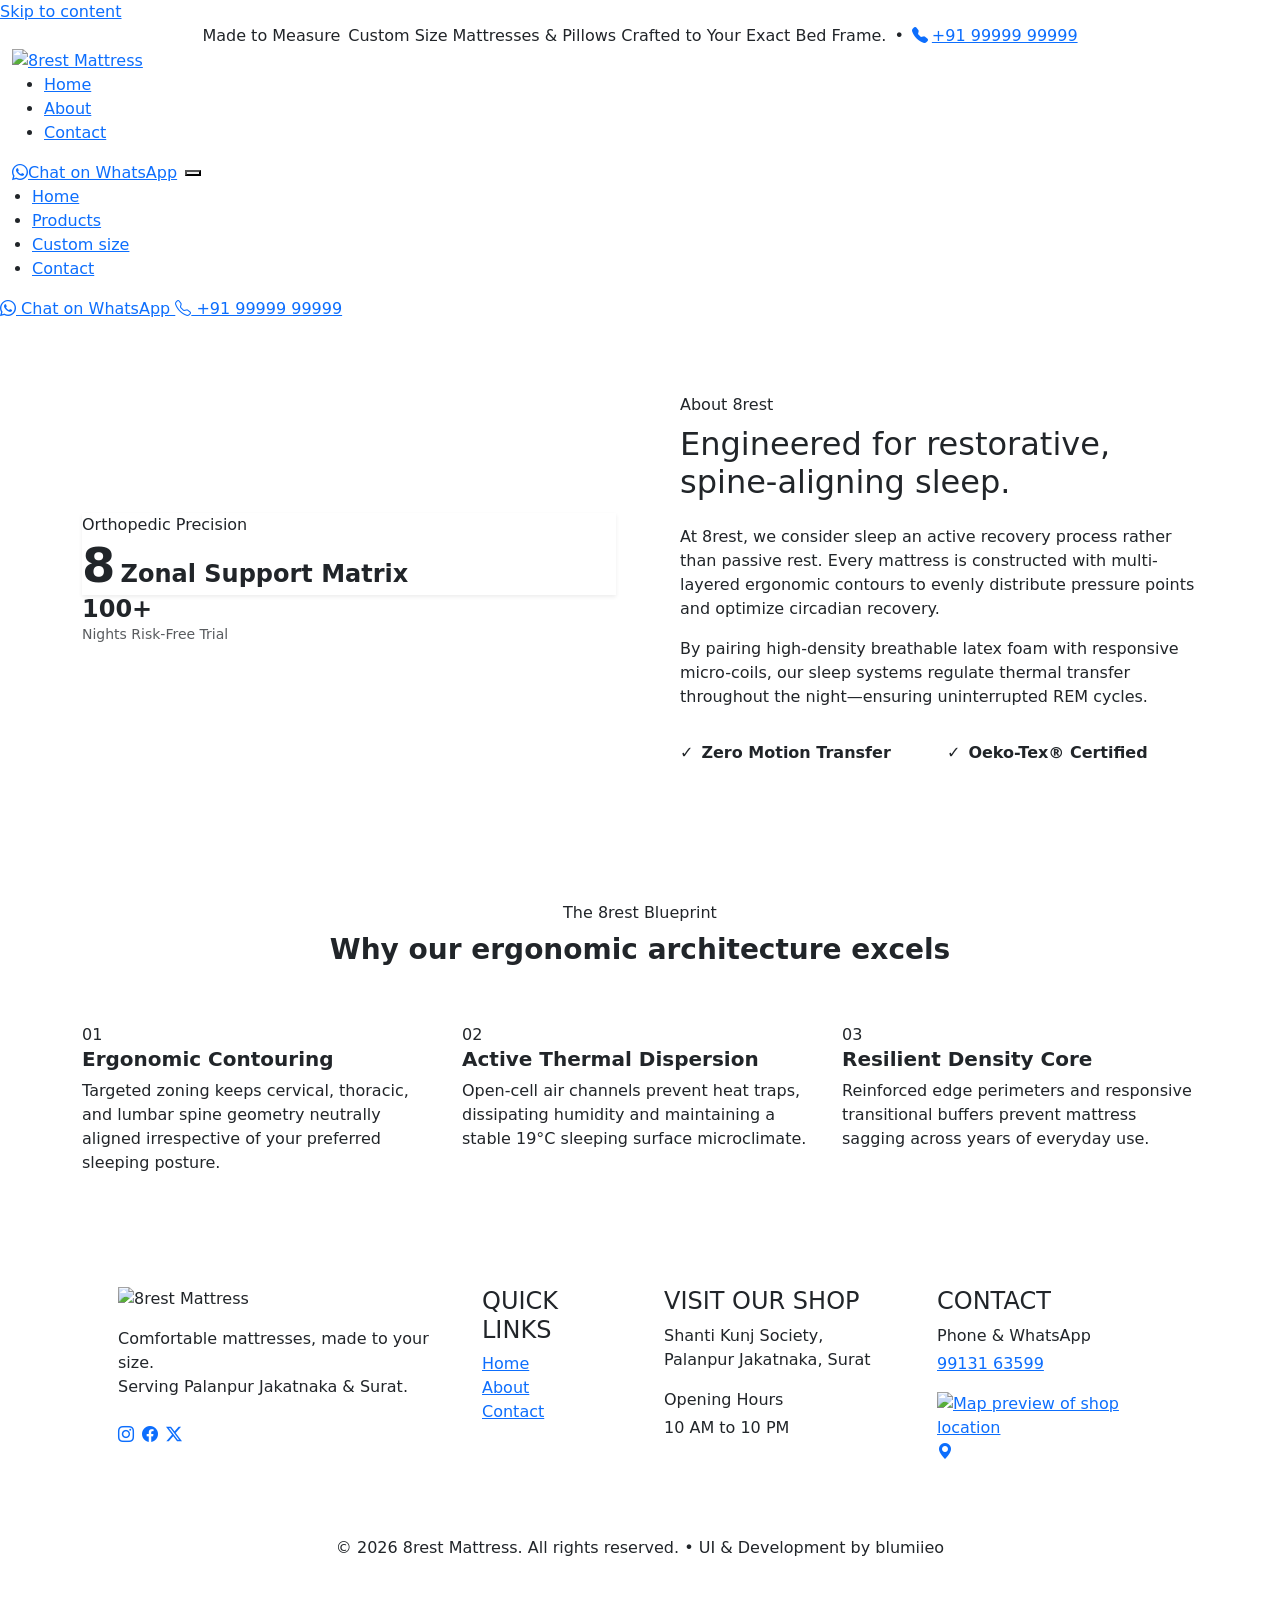
==== about.html @ 83050253 "Add files via upload" ====
<!DOCTYPE html>
<html lang="en">

<head>
    <meta charset="utf-8">
    <meta name="viewport" content="width=device-width, initial-scale=1.0">

    <!-- ========== SEO ========== -->
    <title>8rest Mattress | About &amp; Pillows, Made to Order</title>
    <meta name="description"
        content="8rest makes mattresses and pillows in the exact size your bed needs. Share your measurements, get a free quote on WhatsApp, and we deliver to your home. Mattresses from ₹999.">
    <meta name="theme-color" content="#1E3A2E">

    <!-- ========== FAVICONS ========== -->
    <link rel="icon" href="./assets/images/favicon.svg" type="image/svg+xml">
    <link rel="alternate icon" href="./assets/images/favicon.ico" type="image/x-icon">
    <link rel="apple-touch-icon" href="./assets/images/apple-touch-icon.png">

    <!-- ========== FONTS (Inter) ========== -->
    <link rel="preconnect" href="https://fonts.googleapis.com">
    <link rel="preconnect" href="https://fonts.gstatic.com" crossorigin>
    <link href="https://fonts.googleapis.com/css2?family=Inter:wght@400;500;600;700;800&display=swap" rel="stylesheet">

    <!-- ========== VENDOR CSS ========== -->
    <!-- Bootstrap 5.3 -->
    <link href="https://cdn.jsdelivr.net/npm/bootstrap@5.3.3/dist/css/bootstrap.min.css" rel="stylesheet">
    <!-- Bootstrap Icons -->
    <link href="https://cdn.jsdelivr.net/npm/bootstrap-icons@1.11.3/font/bootstrap-icons.min.css" rel="stylesheet">
    <!-- Animate.css for WOW.js -->
    <link rel="stylesheet" href="https://cdnjs.cloudflare.com/ajax/libs/animate.css/4.1.1/animate.min.css" />

    <!-- ========== OUR CSS (loaded last so it can override vendors) ========== -->
    <link href="./assets/css/main.style.css" rel="stylesheet">

    <!-- ========== Animate.css (Required for WOW.js animations) ========== -->
    <link rel="stylesheet" href="https://cdnjs.cloudflare.com/ajax/libs/animate.css/4.1.1/animate.min.css" />
</head>

<body>
    <!-- Accessible Skip Link -->
    <a class="skip-link" href="#hero">Skip to content</a>

    <!-- MASTER FULL-VIEWPORT WRAPPER -->
    <section class="">

        <!-- =====================================================
         TOP PROMOTION BAR (Preserved untouched)
         ===================================================== -->
        <div class="top-promo-bar text-center">
            <div class="container d-flex align-items-center justify-content-center flex-wrap gap-2">
                <span class="top-promo-bar__tag">Made to Measure</span>
                <span>Custom Size Mattresses &amp; Pillows Crafted to Your Exact Bed Frame.</span>
                <span class="d-none d-sm-inline">•</span>
                <a href="tel:+919999999999"
                    class="top-promo-bar__phone d-none d-sm-inline-flex align-items-center gap-1">
                    <i class="bi bi-telephone-fill"></i> +91 99999 99999
                </a>
            </div>
        </div>

        <!-- =====================================================
         FLOATING NAVIGATION PILL (Untouched logic)
         ===================================================== -->
        <header class="site-header" id="siteHeader">
            <div class="container-fluid">
                <nav class="nav-pill" aria-label="Main navigation">

                    <!-- Brand Mark -->
                    <a class="brand" href="index.html" aria-label="8rest Mattress, home">
                        <img src="./assets/images/logo/8rest-logo.svg" alt="8rest Mattress" class="brand__mark"
                            loading="eager">
                    </a>

                    <!-- Desktop Navigation Links -->
                    <ul class="nav-links">
                        <li><a href="#hero" class="nav-links__a is-active">Home</a></li>
                        <li><a href="#products" class="nav-links__a">About</a></li>
                        <li><a href="#contact" class="nav-links__a">Contact</a></li>
                    </ul>

                    <div class="d-flex align-items-center gap-2">
                        <!-- Desktop Direct WhatsApp Button -->
                        <a class="btn-rest d-none d-lg-inline-flex" href="https://wa.me/919999999999" target="_blank"
                            rel="noopener">
                            <i class="bi bi-whatsapp"></i> Chat on WhatsApp
                        </a>

                        <!-- Mobile Hamburger Toggle -->
                        <button class="nav-toggle" type="button" aria-expanded="false" aria-controls="mobileMenu"
                            aria-label="Toggle navigation" id="navToggle">
                            <span class="nav-toggle__bar nav-toggle__bar--1"></span>
                            <span class="nav-toggle__bar nav-toggle__bar--2"></span>
                            <span class="nav-toggle__bar nav-toggle__bar--3"></span>
                        </button>
                    </div>

                </nav>
            </div>

            <!-- Full-screen Mobile Menu Overlay -->
            <div class="mobile-menu" id="mobileMenu" aria-hidden="true">
                <ul class="mobile-menu__list">
                    <li><a href="#hero" class="mobile-nav-link">Home</a></li>
                    <li><a href="#products" class="mobile-nav-link">Products</a></li>
                    <li><a href="#custom-size" class="mobile-nav-link">Custom size</a></li>
                    <li><a href="#contact" class="mobile-nav-link">Contact</a></li>
                </ul>
                <div class="mobile-menu__foot">
                    <a class="btn-rest w-100 justify-content-center" href="https://wa.me/919999999999" target="_blank"
                        rel="noopener">
                        <i class="bi bi-whatsapp"></i> Chat on WhatsApp
                    </a>
                    <a class="mobile-menu__phone" href="tel:+919999999999">
                        <i class="bi bi-telephone"></i> +91 99999 99999
                    </a>
                </div>
            </div>
        </header>
    </section>

    <section class="section-1 about-story-section py-5 position-relative overflow-hidden" id="about">
        <div class="container py-lg-4">
            <div class="row align-items-center g-5">

                <!-- Visual Composition (Left) -->
                <div class="col-lg-6">
                    <div class="about-visual-wrap wow animate__fadeInLeft" data-wow-duration="0.9s">
                        <div class="about-main-card shadow-sm">
                            <div class="about-card-badge">
                                <span class="badge-dot"></span>
                                Orthopedic Precision
                            </div>
                            <div class="about-graphic-body">
                                <div class="graphic-circle-accent"></div>
                                <div class="graphic-content">
                                    <span class="display-5 fw-bold text-gradient">8</span>
                                    <span class="h4 fw-bold mb-0">Zonal Support Matrix</span>
                                </div>
                            </div>
                        </div>

                        <!-- Floating Stat Badge -->
                        <div class="about-floating-badge wow animate__zoomIn" data-wow-delay="0.3s"
                            data-wow-duration="0.7s">
                            <h4 class="mb-0 fw-bold">100+</h4>
                            <p class="mb-0 text-muted small">Nights Risk-Free Trial</p>
                        </div>
                    </div>
                </div>

                <!-- Narrative Text (Right) -->
                <div class="col-lg-6">
                    <div class="ps-lg-3">
                        <div class="section-tag mb-2 wow animate__fadeInDown" data-wow-delay="0.1s">
                            About 8rest
                        </div>
                        <h2 class="about-title mb-4 wow animate__fadeInUp" data-wow-delay="0.2s">
                            Engineered for restorative, spine-aligning sleep.
                        </h2>
                        <p class="about-lead mb-3 wow animate__fadeInUp" data-wow-delay="0.3s">
                            At 8rest, we consider sleep an active recovery process rather than passive rest. Every
                            mattress is constructed with multi-layered ergonomic contours to evenly distribute pressure
                            points and optimize circadian recovery.
                        </p>
                        <p class="about-desc mb-4 wow animate__fadeInUp" data-wow-delay="0.4s">
                            By pairing high-density breathable latex foam with responsive micro-coils, our sleep systems
                            regulate thermal transfer throughout the night—ensuring uninterrupted REM cycles.
                        </p>

                        <!-- Core Value Bullets -->
                        <div class="row g-3 pt-2">
                            <div class="col-sm-6 wow animate__fadeInUp" data-wow-delay="0.5s">
                                <div class="about-pill d-flex align-items-center">
                                    <div class="pill-check me-2">&#10003;</div>
                                    <span class="fw-semibold">Zero Motion Transfer</span>
                                </div>
                            </div>
                            <div class="col-sm-6 wow animate__fadeInUp" data-wow-delay="0.6s">
                                <div class="about-pill d-flex align-items-center">
                                    <div class="pill-check me-2">&#10003;</div>
                                    <span class="fw-semibold">Oeko-Tex® Certified</span>
                                </div>
                            </div>
                        </div>
                    </div>
                </div>

            </div>
        </div>
    </section>

    <section class="section-2 about-pillars-section py-5">
        <div class="container py-lg-3">
            <div class="row justify-content-center text-center mb-5">
                <div class="col-lg-7">
                    <div class="section-tag mb-2 wow animate__fadeIn" data-wow-duration="0.8s">
                        The 8rest Blueprint
                    </div>
                    <h3 class="pillar-main-heading fw-bold wow animate__fadeInUp" data-wow-delay="0.1s">
                        Why our ergonomic architecture excels
                    </h3>
                </div>
            </div>

            <!-- 3-Pillar Cards -->
            <div class="row g-4">
                <div class="col-md-4 wow animate__fadeInUp" data-wow-delay="0.2s">
                    <div class="pillar-card h-100">
                        <div class="pillar-step-number">01</div>
                        <h5 class="fw-bold mb-2">Ergonomic Contouring</h5>
                        <p class="pillar-desc mb-0">
                            Targeted zoning keeps cervical, thoracic, and lumbar spine geometry neutrally aligned
                            irrespective of your preferred sleeping posture.
                        </p>
                    </div>
                </div>

                <div class="col-md-4 wow animate__fadeInUp" data-wow-delay="0.3s">
                    <div class="pillar-card h-100 pillar-card--featured">
                        <div class="pillar-step-number">02</div>
                        <h5 class="fw-bold mb-2">Active Thermal Dispersion</h5>
                        <p class="pillar-desc mb-0">
                            Open-cell air channels prevent heat traps, dissipating humidity and maintaining a stable
                            19°C sleeping surface microclimate.
                        </p>
                    </div>
                </div>

                <div class="col-md-4 wow animate__fadeInUp" data-wow-delay="0.4s">
                    <div class="pillar-card h-100">
                        <div class="pillar-step-number">03</div>
                        <h5 class="fw-bold mb-2">Resilient Density Core</h5>
                        <p class="pillar-desc mb-0">
                            Reinforced edge perimeters and responsive transitional buffers prevent mattress sagging
                            across years of everyday use.
                        </p>
                    </div>
                </div>
            </div>
        </div>
    </section>

    <!--==== FOOTER ====-->
    <footer class="site-footer w-100" id="footer">
        <div class="container py-5 px-3 px-lg-4 px-xl-5">
            <div class="row g-4 g-lg-5">

                <!-- Col 1: Brand & Bio + Socials -->
                <div class="col-lg-4 col-md-6">
                    <div class="footer-brand mb-3">
                        <img src="./assets/images/logo/8rest-logo.svg" alt="8rest Mattress"
                            class="footer-brand__mark me-2" loading="lazy">
                    </div>
                    <p class="footer-bio mb-4">
                        Comfortable mattresses, made to your size. <br>
                        Serving Palanpur Jakatnaka &amp; Surat.
                    </p>

                    <!-- Social Media Buttons -->
                    <div class="footer-socials d-flex align-items-center gap-2">
                        <a href="https://instagram.com" target="_blank" rel="noopener" class="social-btn"
                            aria-label="Follow us on Instagram">
                            <i class="bi bi-instagram"></i>
                        </a>
                        <a href="https://facebook.com" target="_blank" rel="noopener" class="social-btn"
                            aria-label="Follow us on Facebook">
                            <i class="bi bi-facebook"></i>
                        </a>
                        <a href="https://x.com" target="_blank" rel="noopener" class="social-btn"
                            aria-label="Follow us on X">
                            <i class="bi bi-twitter-x"></i>
                        </a>
                    </div>
                </div>

                <!-- Col 2: Quick Links -->
                <div class="col-lg-2 col-md-6 col-6">
                    <h4 class="footer-heading">QUICK LINKS</h4>
                    <ul class="footer-nav-list list-unstyled m-0">
                        <li><a href="#products">Home</a></li>
                        <li><a href="#custom-size">About</a></li>
                        <li><a href="#collection">Contact</a></li>
                    </ul>
                </div>

                <!-- Col 3: Visit Our Shop -->
                <div class="col-lg-3 col-md-6 col-6">
                    <h4 class="footer-heading">VISIT OUR SHOP</h4>
                    <p class="footer-info-text mb-3">
                        Shanti Kunj Society,<br>
                        Palanpur Jakatnaka, Surat
                    </p>
                    <span class="footer-subheading d-block mb-1">Opening Hours</span>
                    <p class="footer-info-text">
                        10 AM to 10 PM
                    </p>
                </div>

                <!-- Col 4: Contact & Mini Map Thumbnail -->
                <div class="col-lg-3 col-md-6">
                    <h4 class="footer-heading">CONTACT</h4>
                    <p class="footer-info-text mb-1">Phone &amp; WhatsApp</p>
                    <a href="tel:+919913163599" class="footer-phone-link d-inline-block mb-3">99131 63599</a>

                    <!-- Mini Map Card -->
                    <a href="https://maps.google.com" target="_blank" rel="noopener" class="footer-mini-map d-block"
                        aria-label="Open in Google Maps">
                        <img src="https://static.vecteezy.com/system/resources/previews/022/967/352/large_2x/city-map-gps-navigation-with-location-pin-markers-urban-downtown-roads-parks-river-red-pointers-on-roadmap-navigator-illustration-vector.jpg"
                            alt="Map preview of shop location" class="footer-mini-map__img" loading="lazy">
                        <span class="footer-mini-map__pin">
                            <i class="bi bi-geo-alt-fill"></i>
                        </span>
                    </a>
                </div>

            </div>

            <!-- Horizontal Divider & Copyright -->
            <div class="footer-bottom-bar mt-5 pt-4 text-center">
                <p class="footer-copy m-0">
                    &copy; 2026 8rest Mattress. All rights reserved. • UI & Development by blumiieo
                </p>
            </div>

        </div>
    </footer>

    <!-- ========== SCRIPTS ========== -->
    <!-- 1. Bootstrap 5 -->
    <script src="https://cdn.jsdelivr.net/npm/bootstrap@5.3.3/dist/js/bootstrap.bundle.min.js"></script>

    <!-- 2. WOW.js Engine -->
    <script src="./assets/js/wow.js"></script>

    <!-- 3. Your Custom Site Scripts -->
    <script src="./assets/js/main.script.js"></script>

    <!-- 4. WOW.js Script -->
    <script src="https://cdnjs.cloudflare.com/ajax/libs/wow/1.1.2/wow.min.js"></script>

    <!-- 5. Initialization Script -->
    <script>
        document.addEventListener("DOMContentLoaded", function () {
            var wow = new WOW({
                boxClass: 'wow', // class name that reveals the element (default: 'wow')
                animateClass: 'animate__animated', // use 'animate__animated' for Animate.css v4, or 'animated' for Animate.css v3
                offset: 100, // distance to the element when triggering the animation (in pixels)
                mobile: true, // trigger animations on mobile devices (default is true)
                live: true // act on asynchronously loaded content (default is true)
            });
            wow.init();
        });
    </script>
</body>
</html>
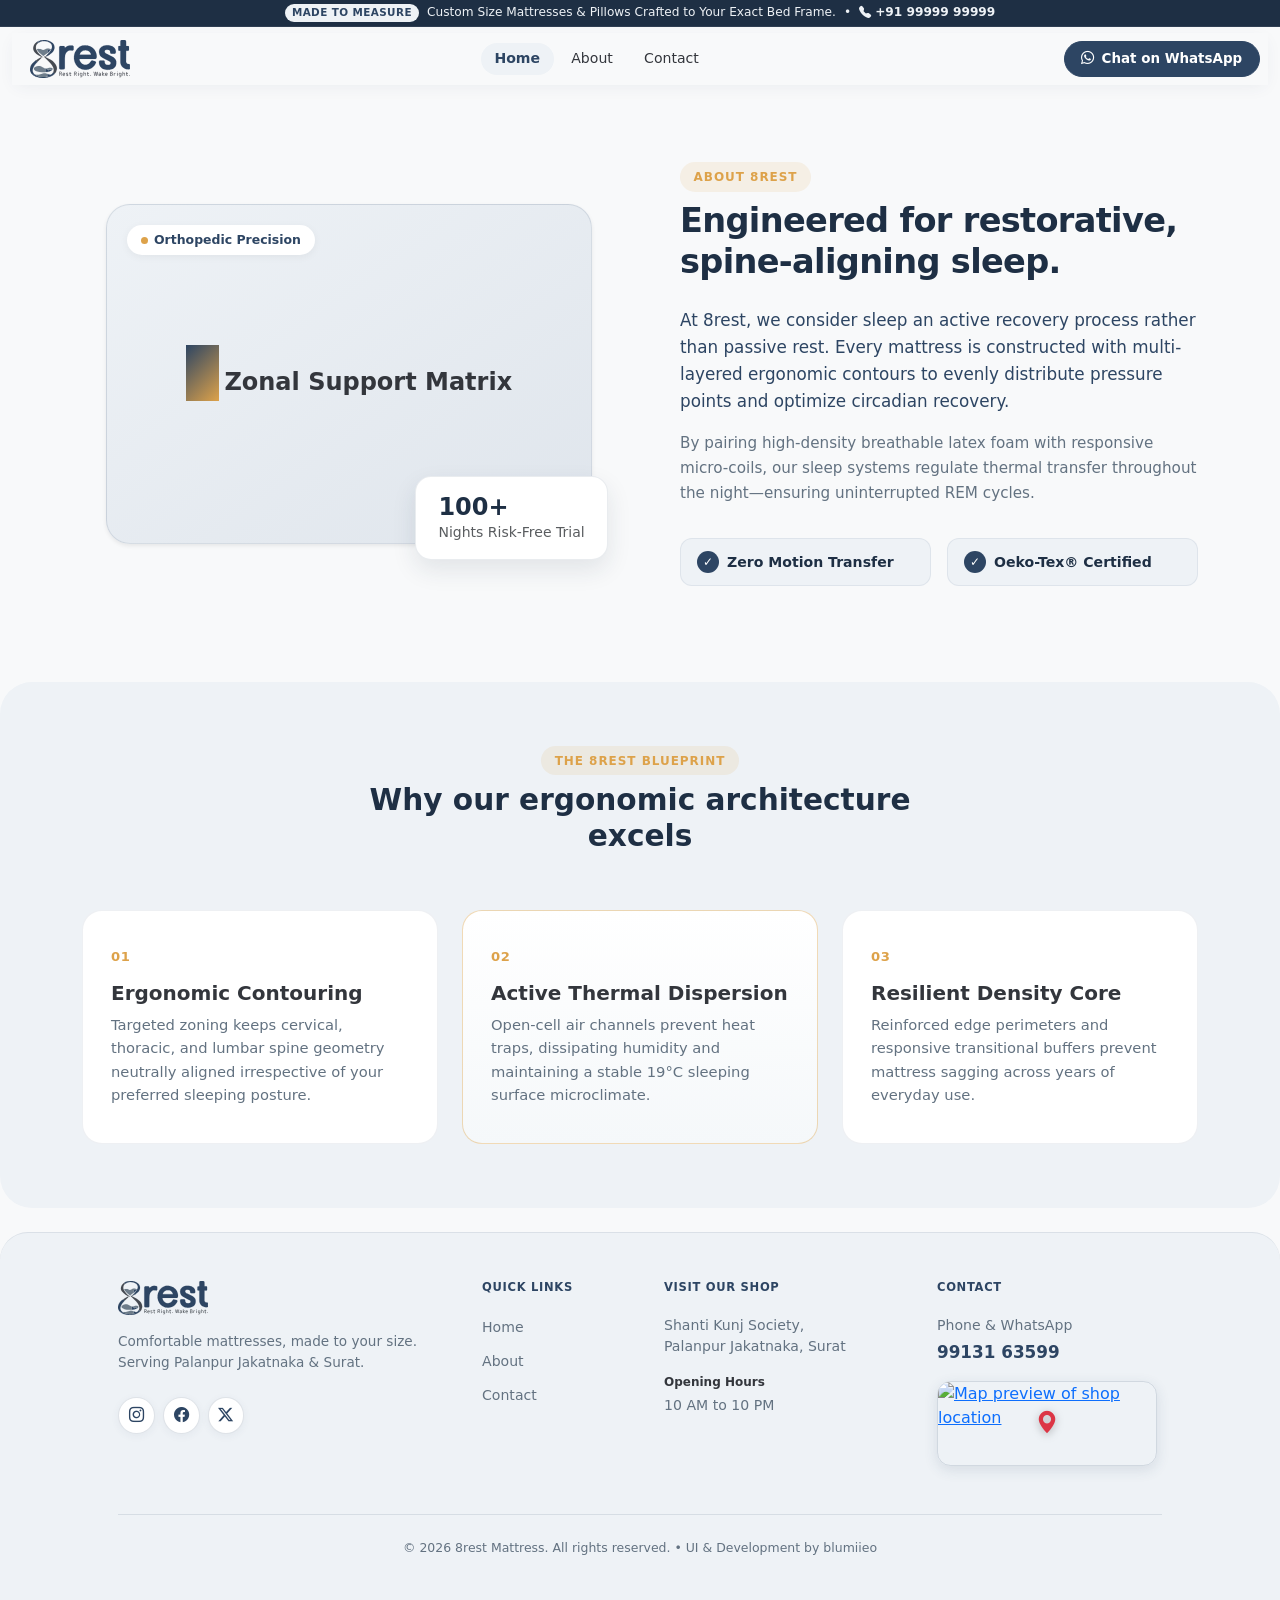
==== commit dc9246ca: "Update about.html" ====
--- a/about.html
+++ b/about.html
@@ -61,61 +61,59 @@
         <!-- =====================================================
          FLOATING NAVIGATION PILL (Untouched logic)
          ===================================================== -->
-        <header class="site-header" id="siteHeader">
-            <div class="container-fluid">
-                <nav class="nav-pill" aria-label="Main navigation">
-
-                    <!-- Brand Mark -->
-                    <a class="brand" href="index.html" aria-label="8rest Mattress, home">
-                        <img src="./assets/images/logo/8rest-logo.svg" alt="8rest Mattress" class="brand__mark"
-                            loading="eager">
-                    </a>
-
-                    <!-- Desktop Navigation Links -->
-                    <ul class="nav-links">
-                        <li><a href="#hero" class="nav-links__a is-active">Home</a></li>
-                        <li><a href="#products" class="nav-links__a">About</a></li>
-                        <li><a href="#contact" class="nav-links__a">Contact</a></li>
-                    </ul>
-
-                    <div class="d-flex align-items-center gap-2">
-                        <!-- Desktop Direct WhatsApp Button -->
-                        <a class="btn-rest d-none d-lg-inline-flex" href="https://wa.me/919999999999" target="_blank"
-                            rel="noopener">
-                            <i class="bi bi-whatsapp"></i> Chat on WhatsApp
-                        </a>
-
-                        <!-- Mobile Hamburger Toggle -->
-                        <button class="nav-toggle" type="button" aria-expanded="false" aria-controls="mobileMenu"
-                            aria-label="Toggle navigation" id="navToggle">
-                            <span class="nav-toggle__bar nav-toggle__bar--1"></span>
-                            <span class="nav-toggle__bar nav-toggle__bar--2"></span>
-                            <span class="nav-toggle__bar nav-toggle__bar--3"></span>
-                        </button>
-                    </div>
-
-                </nav>
-            </div>
-
-            <!-- Full-screen Mobile Menu Overlay -->
-            <div class="mobile-menu" id="mobileMenu" aria-hidden="true">
-                <ul class="mobile-menu__list">
-                    <li><a href="#hero" class="mobile-nav-link">Home</a></li>
-                    <li><a href="#products" class="mobile-nav-link">Products</a></li>
-                    <li><a href="#custom-size" class="mobile-nav-link">Custom size</a></li>
-                    <li><a href="#contact" class="mobile-nav-link">Contact</a></li>
-                </ul>
-                <div class="mobile-menu__foot">
-                    <a class="btn-rest w-100 justify-content-center" href="https://wa.me/919999999999" target="_blank"
-                        rel="noopener">
-                        <i class="bi bi-whatsapp"></i> Chat on WhatsApp
-                    </a>
-                    <a class="mobile-menu__phone" href="tel:+919999999999">
-                        <i class="bi bi-telephone"></i> +91 99999 99999
-                    </a>
-                </div>
-            </div>
-        </header>
+   <header class="site-header" id="siteHeader">
+      <div class="container-fluid">
+        <nav class="nav-pill" aria-label="Main navigation">
+
+          <!-- Brand Mark -->
+          <a class="brand" href="index.html" aria-label="8rest Mattress, home">
+            <img src="./assets/images/logo/8rest-logo.svg" alt="8rest Mattress" class="brand__mark" loading="eager">
+          </a>
+
+          <!-- Desktop Navigation Links -->
+          <ul class="nav-links">
+            <li><a href="index.html" class="nav-links__a is-active">Home</a></li>
+            <li><a href="about.html" class="nav-links__a">About</a></li>
+            <li><a href="contact.html" class="nav-links__a">Contact</a></li>
+          </ul>
+
+          <div class="d-flex align-items-center gap-2">
+            <!-- Desktop Direct WhatsApp Button -->
+            <a class="btn-rest d-none d-lg-inline-flex" href="https://wa.me/919999999999" target="_blank"
+              rel="noopener">
+              <i class="bi bi-whatsapp"></i> Chat on WhatsApp
+            </a>
+
+            <!-- Mobile Hamburger Toggle -->
+            <button class="nav-toggle" type="button" aria-expanded="false" aria-controls="mobileMenu"
+              aria-label="Toggle navigation" id="navToggle">
+              <span class="nav-toggle__bar nav-toggle__bar--1"></span>
+              <span class="nav-toggle__bar nav-toggle__bar--2"></span>
+              <span class="nav-toggle__bar nav-toggle__bar--3"></span>
+            </button>
+          </div>
+
+        </nav>
+      </div>
+
+      <!-- Full-screen Mobile Menu Overlay -->
+      <div class="mobile-menu" id="mobileMenu" aria-hidden="true">
+        <ul class="mobile-menu__list">
+          <li><a href="index.html" class="mobile-nav-link">Home</a></li>
+          <li><a href="about.html" class="mobile-nav-link">About</a></li>
+          <li><a href="contact.html" class="mobile-nav-link">Contact</a></li>
+        </ul>
+        <div class="mobile-menu__foot">
+          <a class="btn-rest w-100 justify-content-center" href="https://wa.me/919999999999" target="_blank"
+            rel="noopener">
+            <i class="bi bi-whatsapp"></i> Chat on WhatsApp
+          </a>
+          <a class="mobile-menu__phone" href="tel:+919999999999">
+            <i class="bi bi-telephone"></i> +91 99999 99999
+          </a>
+        </div>
+      </div>
+    </header>
     </section>
 
     <section class="section-1 about-story-section py-5 position-relative overflow-hidden" id="about">
@@ -352,4 +350,4 @@
         });
     </script>
 </body>
-</html>+</html>
--- a/assets/css/main.style.css
+++ b/assets/css/main.style.css
@@ -0,0 +1,2865 @@
+/* =========================================================
+   1. STYLE SHEET TOKENS & BASE
+   ========================================================= */
+
+/* BODY BASE START  */
+:root {
+  /* Brand Color Palette */
+  --c-primary:     #2D4563; /* primary slate blue */
+  --c-primary-deep:#1E2F44; /* dark hover / pressed */
+  --c-secondary:   #33363C; /* dark charcoal body / headings */
+  --c-third:       #637281; /* muted / secondary text & subtle borders */
+  --c-fourth:      #8D97A1; /* light slate accent / chips */
+
+  /* Harmonized Background & Neutral Accents */
+  --c-paper:       #F8F9FA; /* clean master background */
+  --c-surface:     #EEF2F6; /* light card / chip tint */
+  --c-tint:        #E2E7ED; /* soft contrast card surface */
+  --c-white:       #FFFFFF;
+
+  --font-base: "Inter", system-ui, -apple-system, sans-serif;
+
+  --radius-lg: 1.75rem;
+  --radius-md: 1.15rem;
+  --radius-pill: 999px;
+  --shadow-soft: 0 12px 30px -10px rgba(45, 69, 99, 0.18);
+  --ease: cubic-bezier(0.22, 1, 0.36, 1);
+}
+
+* {
+  box-sizing: border-box;
+}
+
+html,
+body {
+  margin: 0;
+  padding: 0;
+  font-family: var(--font-base);
+  color: var(--c-secondary);
+  background-color: var(--c-paper);
+  -webkit-font-smoothing: antialiased;
+  overflow-x: clip !important; /* Replaces overflow-x: hidden without breaking scroll listeners */
+  overflow-y: visible !important;
+  height: auto !important;
+  min-height: 100%;
+  scroll-behavior: smooth;
+}
+/* BODY BASE END */
+
+/* =========================================================
+   2. TOP PROMO BAR (Untouched content)
+   ========================================================= */
+.top-promo-bar {
+  position: relative;
+  z-index: 1035;
+  background-color: var(--c-primary-deep);
+  color: var(--c-surface);
+  font-size: 0.76rem;
+  padding: 0.28rem 1rem;
+  line-height: 1.3;
+  border-bottom: 1px solid rgba(255, 255, 255, 0.08);
+  flex-shrink: 0;
+}
+.top-promo-bar__tag {
+  background-color: var(--c-surface);
+  color: var(--c-primary);
+  font-weight: 700;
+  font-size: 0.65rem;
+  border-radius: var(--radius-pill);
+  padding: 0.12rem 0.45rem;
+  display: inline-block;
+  text-transform: uppercase;
+  letter-spacing: 0.04em;
+}
+.top-promo-bar__phone {
+  color: var(--c-surface);
+  font-weight: 600;
+  text-decoration: none;
+  transition: color 0.2s;
+}
+.top-promo-bar__phone:hover {
+  color: var(--c-white);
+}
+/* MOB RESPONSIVE */
+@media (max-width: 991.98px) {
+  .top-promo-bar__tag {
+    font-size: 0.2rem;
+    padding: 0.20rem 0.45rem;
+    line-height: 0;
+  }
+  .top-promo-bar {
+    font-size: 0.5rem;
+  }
+}
+/* =========================================================
+   3. NAVIGATION START (Floating Pill Header - Untouched logic)
+   ========================================================= */
+.site-header {
+  position: relative;
+  z-index: 1040;
+  padding: 0.35rem 0;
+  background: transparent;
+  flex-shrink: 0;
+}
+
+.nav-pill {
+  display: flex;
+  align-items: center;
+  justify-content: space-between;
+  gap: 1rem;
+  padding: 0.45rem 0.5rem 0.45rem 1.1rem;
+  background: rgba(248, 249, 250, 0.94);
+  -webkit-backdrop-filter: blur(14px) saturate(1.4);
+  backdrop-filter: blur(14px) saturate(1.4);
+  /* border: 1px solid rgba(45, 69, 99, 0.12); */
+  /* border-radius: var(--radius-pill); */
+  box-shadow: 0 4px 18px -4px rgba(45, 69, 99, 0.08);
+  max-width: 100%;
+  margin: 0 auto;
+  position: relative;
+  z-index: 1060;
+}
+
+.brand {
+  display: inline-flex;
+  align-items: center;
+  gap: 0.45rem;
+  color: var(--c-primary);
+  text-decoration: none;
+  font-weight: 700;
+  font-size: 1.25rem;
+  letter-spacing: -0.04em;
+}
+
+.brand__mark {
+  width: 100px;      /* Adjust the logo width as needed */
+  height: auto;     /* Maintains the 1123:421 proportions automatically */
+  display: block;
+  min-width: 100px;
+}
+
+.nav-links {
+  display: none;
+  align-items: center;
+  gap: 0.25rem;
+  margin: 0;
+  padding: 0;
+  list-style: none;
+}
+.nav-links__a {
+  display: block;
+  padding: 0.35rem 0.85rem;
+  border-radius: var(--radius-pill);
+  color: var(--c-secondary);
+  font-weight: 500;
+  font-size: 0.88rem;
+  text-decoration: none;
+  transition:
+    background-color 0.25s,
+    color 0.25s;
+}
+.nav-links__a:hover,
+.nav-links__a.is-active {
+  background: var(--c-surface);
+  color: var(--c-primary);
+  font-weight: 600;
+}
+
+.btn-rest {
+  background-color: var(--c-primary);
+  color: var(--c-white);
+  border: 1px solid var(--c-primary);
+  border-radius: var(--radius-pill);
+  padding: 0.42rem 1.05rem;
+  font-weight: 600;
+  font-size: 0.84rem;
+  display: inline-flex;
+  align-items: center;
+  gap: 0.45rem;
+  text-decoration: none;
+  transition: all 0.25s var(--ease);
+  white-space: nowrap;
+}
+.btn-rest:hover {
+  background-color: var(--c-primary-deep);
+  color: var(--c-white);
+  transform: translateY(-1px);
+  box-shadow: 0 4px 12px rgba(45, 69, 99, 0.2);
+}
+
+.nav-toggle {
+  display: flex;
+  flex-direction: column;
+  justify-content: center;
+  align-items: center;
+  width: 2.35rem;
+  height: 2.35rem;
+  border-radius: 50%;
+  background: var(--c-primary);
+  border: none;
+  cursor: pointer;
+  position: relative;
+  padding: 0;
+  z-index: 1070;
+  flex-shrink: 0;
+}
+.nav-toggle__bar {
+  width: 1.1rem;
+  height: 2px;
+  background: var(--c-white);
+  border-radius: 2px;
+  position: absolute;
+  transition:
+    transform 0.35s var(--ease),
+    opacity 0.2s;
+  pointer-events: none;
+}
+.nav-toggle__bar--1 {
+  transform: translateY(-5px);
+}
+.nav-toggle__bar--2 {
+  transform: translateY(0);
+      width: .9rem !important;
+}
+.nav-toggle__bar--3 {
+  transform: translateY(5px);
+}
+
+.nav-toggle[aria-expanded="true"] .nav-toggle__bar--1 {
+  transform: rotate(45deg);
+}
+.nav-toggle[aria-expanded="true"] .nav-toggle__bar--2 {
+  opacity: 0;
+}
+.nav-toggle[aria-expanded="true"] .nav-toggle__bar--3 {
+  transform: rotate(-45deg);
+}
+
+.mobile-menu {
+  position: fixed;
+  top: 0;
+  left: 0;
+  right: 0;
+  bottom: 0;
+  width: 100vw;
+  height: 100vh;
+  height: 100dvh;
+  z-index: 1050;
+  background: var(--c-primary);
+  display: flex;
+  flex-direction: column;
+  justify-content: space-between;
+  padding: 8.5rem 1.75rem 2.25rem;
+  visibility: hidden;
+  opacity: 0;
+  pointer-events: none;
+  clip-path: circle(0 at calc(100% - 2.5rem) 2.5rem);
+  transition:
+    clip-path 0.5s var(--ease),
+    opacity 0.3s ease,
+    visibility 0.5s;
+}
+.mobile-menu.is-open {
+  visibility: visible;
+  opacity: 1;
+  pointer-events: auto;
+  clip-path: circle(150% at calc(100% - 2.5rem) 2.5rem);
+}
+.mobile-menu__list {
+  list-style: none;
+  padding: 0;
+  margin: 0;
+}
+.mobile-menu__list li {
+  margin-bottom: 0.6rem;
+}
+.mobile-menu__list a {
+  color: var(--c-surface);
+  font-size: clamp(1.75rem, 6.5vw, 2.4rem);
+  font-weight: 700;
+  text-decoration: none;
+  letter-spacing: -0.03em;
+  display: inline-block;
+}
+.mobile-menu__list a:hover {
+  color: var(--c-white);
+}
+.mobile-menu__foot {
+  display: flex;
+  flex-direction: column;
+  gap: 0.85rem;
+}
+.mobile-menu__phone {
+  color: var(--c-surface);
+  text-align: center;
+  text-decoration: none;
+  font-size: 1.05rem;
+  font-weight: 500;
+}
+
+@media (min-width: 992px) {
+  .nav-links {
+    display: flex;
+  }
+  .nav-toggle,
+  .mobile-menu {
+    display: none !important;
+  }
+}
+
+@media only screen and (max-width: 991.98px) {
+.nav-pill {
+    border-radius: var(--radius-pill);
+    border: 1px solid rgba(45, 69, 99, 0.12);
+}
+.brand__mark {
+    width: 60px;
+    min-width: 60px;
+}
+}
+
+/* HOME HERO SECTION START */
+/* DESKTOP 100DVH FIT (Laptops, MacBooks & Monitors) */
+@media (min-width: 992px) {
+  html,
+  body {
+    height: 100vh;
+    height: 100dvh;
+    overflow-y: hidden; /* Zero vertical scroll on desktop screens */
+  }
+
+  .app-wrapper {
+    height: 100vh;
+    height: 100dvh;
+    display: flex;
+    flex-direction: column;
+    justify-content: space-between;
+  }
+
+  .hero-content-area {
+    flex: 1 1 auto;
+    min-height: 0; /* Critical flex trick to prevent vertical child overflow */
+    display: flex;
+    flex-direction: column;
+    justify-content: center;
+    padding-top: 3rem;
+    padding-bottom: 5rem;
+    background: radial-gradient(60rem 30rem at 85% 0%, rgba(37, 99, 235, 0.14) 0%, transparent 70%), #f8fafc;
+  }
+}
+
+/* MOBILE / TABLET NATURAL SCROLL */
+@media (max-width: 991.98px) {
+  .app-wrapper {
+    min-height: 100vh;
+        display: flex;
+        flex-direction: column;
+        justify-content: space-between;
+  }
+  .hero-content-area {
+    flex: 1 0 auto;
+    padding: 1.25rem 0 1.5rem;
+  }
+}
+
+body.menu-open {
+  overflow: hidden;
+  touch-action: none;
+}
+
+/* Accessibility Skip Link */
+.skip-link {
+  position: fixed;
+  top: 0.5rem;
+  left: 0.5rem;
+  z-index: 2100;
+  padding: 0.5rem 1rem;
+  background: var(--c-primary);
+  color: var(--c-white);
+  border-radius: var(--radius-pill);
+  transform: translateY(-200%);
+  transition: transform 0.25s var(--ease);
+  text-decoration: none;
+  font-weight: 600;
+}
+.skip-link:focus {
+  transform: translateY(0);
+  color: var(--c-white);
+}
+
+/* =========================================================
+   4. HERO TITLE & ANIMATED ICON BADGE RIGHT
+   ========================================================= */
+.hero-title-container {
+  max-width: 900px;
+  margin: 0 auto 3rem;
+  flex-shrink: 0;
+}
+
+.hero-main-title {
+  font-size: clamp(2rem, 4vw + 1rem, 3.4rem);
+  font-weight: 800;
+  line-height: 1.15;
+  letter-spacing: -0.035em;
+  color: #000;
+  margin: 0;
+}
+
+.highlight-text {
+    color: #1e3a5f;
+    background: linear-gradient(135deg, var(--c-primary-deep, #1E2F44) 0%, var(--c-primary, #2D4563) 100%);
+    -webkit-background-clip: text;
+    -webkit-text-fill-color: transparent;
+}
+
+.hero-title-icon-badge {
+  display: inline-flex;
+  align-items: center;
+  justify-content: center;
+  position: relative;
+  width: clamp(2rem, 2.6vw, 2.75rem);
+  height: clamp(2rem, 2.6vw, 2.75rem);
+  border-radius: 50%;
+  border: 1.5px solid rgba(45, 69, 99, 0.15);
+  color: var(--c-primary);
+  font-size: clamp(1rem, 1.4vw, 1.3rem);
+  box-shadow: 0 6px 18px -4px rgba(45, 69, 99, 0.22);
+  vertical-align: middle;
+  cursor: pointer;
+  animation: gentleFloatRotate 4.5s ease-in-out infinite;
+  transition: transform 0.3s;
+  flex-shrink: 0;
+}
+.hero-title-icon-badge:hover {
+  transform: scale(1.1);
+}
+
+.badge-beacon {
+  position: absolute;
+  top: 2px;
+  right: 2px;
+  width: 8px;
+  height: 8px;
+  border-radius: 50%;
+  background: #E58235;
+  box-shadow: 0 0 0 0 rgba(229, 130, 53, 0.6);
+  animation: beaconPulse 2s infinite;
+}
+
+@keyframes gentleFloatRotate {
+  0%,
+  100% {
+    transform: translateY(0) rotate(0deg);
+  }
+  50% {
+    transform: translateY(-5px) rotate(5deg);
+  }
+}
+
+@keyframes beaconPulse {
+  0% {
+    box-shadow: 0 0 0 0 rgba(229, 130, 53, 0.7);
+  }
+  70% {
+    box-shadow: 0 0 0 6px rgba(229, 130, 53, 0);
+  }
+  100% {
+    box-shadow: 0 0 0 0 rgba(229, 130, 53, 0);
+  }
+}
+
+@media only screen and (min-width: 992px) {
+  .hero-title-icon-badge {
+left:29%;
+top: 35px;
+  }
+}
+/* Floating Badges on Left Sides */
+.floating-badge {
+  position: absolute;
+  top: 11rem;
+  transform: translateY(-50%);
+  background: rgba(255, 255, 255, 0.85);
+  backdrop-filter: blur(12px);
+  -webkit-backdrop-filter: blur(12px);
+  border: 1px solid rgba(226, 232, 240, 0.9);
+  box-shadow: 0 10px 25px -5px rgba(0, 0, 0, 0.07), 0 8px 10px -6px rgba(0, 0, 0, 0.04);
+  padding: 0.65rem 1rem;
+  border-radius: 14px;
+  align-items: center;
+  gap: 0.75rem;
+  z-index: 2;
+  transition: transform 0.3s ease;
+}
+
+.floating-badge:hover {
+  transform: translateY(calc(-50% - 4px));
+}
+
+.badge-left {
+  left: 0;
+  animation: float-gentle 4s ease-in-out infinite;
+}
+
+.badge-right {
+  left: 6%;
+  animation: float-gentle 4s ease-in-out infinite 2s; /* offset phase */
+}
+
+.badge-icon {
+  width: 36px;
+  height: 36px;
+  border-radius: 10px;
+  background: #f1f5f9;
+  display: flex;
+  align-items: center;
+  justify-content: center;
+  font-size: 1.1rem;
+}
+
+.badge-text {
+  text-align: left;
+  display: flex;
+  flex-direction: column;
+}
+
+.badge-text strong {
+  font-size: 0.85rem;
+  color: #0f172a;
+}
+
+.badge-text span {
+  font-size: 0.72rem;
+  color: #64748b;
+}
+
+/* Floating Keyframes */
+@keyframes float-gentle {
+  0%, 100% {
+    transform: translateY(-50%);
+  }
+  50% {
+    transform: translateY(calc(-50% - 8px));
+  }
+}
+
+@media (max-width: 991.98px) {
+  .floating-badge  {
+    display: none !important;
+  }
+}
+
+/* =========================================================
+   5. HERO IMAGE GRID & INVERTED CURVED NOTCH CUTOUTS
+   ========================================================= */
+.hero-grid {
+  width: 100%;
+  max-width: 100%;
+  margin: 0 auto;
+}
+
+@media (min-width: 992px) {
+  .hero-grid {
+    flex: 1 1 auto;
+    min-height: 0;
+    display: flex;
+    flex-direction: column;
+  }
+  .hero-grid > .row {
+    flex: 1 1 auto;
+    min-height: 0;
+  }
+  .hero-col-main,
+  .hero-col-sub {
+    height: 100%;
+    display: flex;
+    flex-direction: column;
+  }
+  .grid-box--main {
+    flex: 1 1 auto;
+    height: 100%;
+    min-height: 240px;
+  }
+  .grid-box--sub {
+    flex: 1 1 0;
+    min-height: 110px;
+  }
+}
+
+.grid-box {
+  position: relative;
+  overflow: hidden;
+  border-radius: var(--radius-lg);
+  background-color: var(--c-surface);
+  box-shadow: var(--shadow-soft);
+}
+
+.grid-box__img {
+  width: 100%;
+  height: 100%;
+  object-fit: cover;
+  display: block;
+  transition: transform 0.6s var(--ease);
+}
+.grid-box:hover .grid-box__img {
+  transform: scale(1.025);
+}
+
+/* INVERTED NOTCH CORNERS (Exact concave cutouts) */
+.corner-notch--top-left {
+  position: absolute;
+  top: 0;
+  left: 0;
+  background: var(--c-paper);
+  padding: 0 0.55rem 0.55rem 0;
+  border-bottom-right-radius: 1.25rem;
+  z-index: 10;
+}
+.corner-notch--top-left::before {
+  content: "";
+  position: absolute;
+  top: 0;
+  right: -16px;
+  width: 16px;
+  height: 16px;
+  background: transparent;
+  border-top-left-radius: 16px;
+  box-shadow: -4px -5px 0 2px var(--c-paper);
+  pointer-events: none;
+}
+.corner-notch--top-left::after {
+  content: "";
+  position: absolute;
+  bottom: -16px;
+  left: 0;
+  width: 16px;
+  height: 16px;
+  background: transparent;
+  border-top-left-radius: 16px;
+  box-shadow: -4px -5px 0 2px var(--c-paper);
+  pointer-events: none;
+}
+
+.corner-notch--bottom-right {
+  position: absolute;
+  bottom: 0;
+  right: 0;
+  background: var(--c-paper);
+  padding: 0.55rem 0 0 0.55rem;
+  border-top-left-radius: 1.25rem;
+  z-index: 10;
+}
+.corner-notch--bottom-right::before {
+  content: "";
+  position: absolute;
+  top: -16px;
+  right: 0;
+  width: 16px;
+  height: 16px;
+  background: transparent;
+  border-bottom-right-radius: 16px;
+  box-shadow: 5px 3px 0 2px var(--c-paper);
+  pointer-events: none;
+}
+.corner-notch--bottom-right::after {
+  content: "";
+  position: absolute;
+  bottom: 0;
+  left: -16px;
+  width: 16px;
+  height: 16px;
+  background: transparent;
+  border-bottom-right-radius: 16px;
+  box-shadow: 5px 3px 0 2px var(--c-paper);
+  pointer-events: none;
+}
+
+.price-pill-card {
+  background: var(--c-surface);
+  padding: 0.4rem 0.85rem;
+  border-radius: 0.85rem;
+  line-height: 1.15;
+  display: inline-block;
+  border: 1px solid rgba(45, 69, 99, 0.08);
+}
+.price-pill-card__label {
+  display: block;
+  font-size: 0.65rem;
+  font-weight: 500;
+  color: var(--c-third);
+}
+.price-pill-card__value {
+  display: block;
+  font-size: 1.15rem;
+  font-weight: 800;
+  color: var(--c-primary);
+  letter-spacing: -0.02em;
+}
+
+.btn-notch-wa {
+  background-color: var(--c-primary);
+  color: var(--c-white);
+  padding: 0.5rem 1.05rem;
+  font-size: 0.8rem;
+  font-weight: 600;
+  border-radius: var(--radius-pill);
+  display: inline-flex;
+  align-items: center;
+  gap: 0.45rem;
+  text-decoration: none;
+  transition:
+    background-color 0.25s,
+    transform 0.25s;
+  white-space: nowrap;
+}
+.btn-notch-wa:hover {
+  background-color: var(--c-primary-deep);
+  color: var(--c-white);
+  transform: translateY(-1px);
+}
+
+.btn-notch-product {
+  background-color: var(--c-primary);
+  color: var(--c-white);
+  padding: 0.4rem 0.85rem;
+  font-size: 0.75rem;
+  font-weight: 600;
+  border-radius: var(--radius-pill);
+  display: inline-flex;
+  align-items: center;
+  gap: 0.35rem;
+  text-decoration: none;
+  transition:
+    background-color 0.25s,
+    transform 0.25s;
+  white-space: nowrap;
+}
+.btn-notch-product:hover {
+  background-color: var(--c-primary-deep);
+  color: var(--c-white);
+  transform: translateY(-1px);
+}
+
+/* =========================================================
+   6. TRUST STRIP (Bottom Pinning)
+   ========================================================= */
+.trust-strip {
+  background: var(--c-primary);
+  color: var(--c-surface);
+  border-radius: var(--radius-lg) var(--radius-lg) 0 0;
+  flex-shrink: 0;
+  position: relative;
+  z-index: 20;
+}
+.trust-strip__list {
+  display: grid;
+  grid-template-columns: repeat(2, 1fr);
+  gap: 0.5rem 0.5rem;
+  margin: 0;
+  padding: 0.75rem 0;
+  list-style: none;
+}
+.trust-strip__item {
+  display: flex;
+  flex-direction: column;
+  align-items: center;
+  gap: 0.25rem;
+  font-size: 0.75rem;
+  line-height: 1.15;
+  text-align: center;
+}
+.trust-strip__icon {
+  display: grid;
+  place-items: center;
+  width: 1.85rem;
+  height: 1.85rem;
+  border-radius: 50%;
+  background: var(--c-surface);
+  color: var(--c-primary);
+  font-size: 0.9rem;
+}
+
+@media (min-width: 768px) {
+  .trust-strip__list {
+    grid-template-columns: repeat(4, 1fr);
+    padding: 2rem 0;
+  }
+  .trust-strip__item {
+    flex-direction: row;
+    justify-content: center;
+    gap: 0.55rem;
+    font-size: 0.85rem;
+  }
+  .trust-strip__icon {
+    width: 2.1rem;
+    height: 2.1rem;
+  }
+  .trust-strip__item + .trust-strip__item {
+    border-left: 1px solid rgba(238, 242, 246, 0.22);
+  }
+}
+
+/* Mobile screens (<992px) */
+@media (max-width: 991.98px) {
+  .grid-box--main {
+    height: 20rem;
+  }
+  .grid-box--sub {
+    height: 11.5rem;
+  }
+  .trust-strip {
+    margin-top: 1.5rem;
+  }
+}
+
+@media (max-width: 575.98px) {
+  .site-header {
+    padding: 0.25rem 0;
+  }
+  .nav-pill {
+    padding: 0.3rem 0.5rem 0.3rem 0.85rem;
+  }
+  .brand {
+    font-size: 1.15rem;
+  }
+  .hero-title-container {
+    margin-bottom: 0.9rem;
+  }
+  .hero-main-title {
+    font-size: clamp(1.4rem, 5.8vw, 1.85rem);
+  }
+  .grid-box--main {
+    height: 17rem;
+  }
+  .grid-box--sub {
+    height: 10.5rem;
+  }
+  .corner-notch--top-left,
+  .corner-notch--bottom-right {
+    padding: 0.4rem;
+  }
+  .price-pill-card {
+    padding: 0.35rem 0.65rem;
+  }
+  .price-pill-card__value {
+    font-size: 1.05rem;
+  }
+  .btn-notch-wa {
+    padding: 0.4rem 0.8rem;
+    font-size: 0.74rem;
+  }
+  .btn-notch-product {
+    padding: 0.35rem 0.75rem;
+    font-size: 0.72rem;
+  }
+  .trust-strip {
+    margin-top: 1.25rem;
+  }
+}
+
+/* Motion reduction */
+@media (prefers-reduced-motion: reduce) {
+  *,
+  *::before,
+  *::after {
+    animation: none !important;
+    transition-duration: 0.01ms !important;
+  }
+}
+/* HOME HERO SECTION END */
+
+/* HOME SECTION 1 START */
+.about-section {
+  background-color: var(--c-paper, #F8F9FA);
+  position: relative;
+  overflow: hidden;
+}
+
+/* Eyebrow Kicker */
+.about-kicker {
+  display: inline-flex;
+  align-items: center;
+  gap: 0.45rem;
+  padding: 0.4rem 1rem;
+  background-color: var(--c-surface, #EEF2F6);
+  color: var(--c-primary, #2D4563);
+  font-size: 0.82rem;
+  font-weight: 600;
+  border-radius: var(--radius-pill, 999px);
+  margin-bottom: 1.25rem;
+  letter-spacing: 0.01em;
+  border: 1px solid rgba(45, 69, 99, 0.08);
+}
+
+/* Main Heading with Serif Contrast */
+.about-heading {
+  color: var(--c-primary, #2D4563);
+  font-size: clamp(2.1rem, 1.2rem + 2.8vw, 3.4rem);
+  font-weight: 800;
+  line-height: 1.15;
+  letter-spacing: -0.04em;
+  margin-bottom: 1.25rem;
+}
+
+.about-heading__serif {
+  font-family: Georgia, "Times New Roman", serif;
+  font-style: italic;
+  font-weight: 400;
+  color: var(--c-secondary, #33363C);
+}
+
+/* Bio Text */
+.about-lede {
+  font-size: clamp(1rem, 0.95rem + 0.3vw, 1.15rem);
+  line-height: 1.65;
+  color: var(--c-secondary, #33363C);
+  margin-bottom: 0.75rem;
+}
+
+.about-detail {
+  font-size: 0.95rem;
+  line-height: 1.65;
+  color: var(--c-third, #637281);
+  margin-bottom: 1.25rem;
+}
+
+/* 3 Mini Bento Metric Cards */
+.about-metric-card {
+  background: rgba(238, 242, 246, 0.6);
+  border: 1px solid rgba(45, 69, 99, 0.08);
+  border-radius: var(--radius-md, 1.25rem);
+  padding: 0.85rem 0.6rem;
+  text-align: center;
+  transition: transform 0.3s ease, background 0.3s ease;
+}
+
+.about-metric-card:hover {
+  transform: translateY(-2px);
+  background: var(--c-surface, #EEF2F6);
+}
+
+.about-metric-card__val {
+  display: block;
+  font-size: 1.2rem;
+  font-weight: 800;
+  color: var(--c-primary, #2D4563);
+  letter-spacing: -0.02em;
+}
+
+.about-metric-card__lbl {
+  display: block;
+  font-size: 0.72rem;
+  font-weight: 600;
+  color: var(--c-third, #637281);
+  text-transform: uppercase;
+  letter-spacing: 0.03em;
+  margin-top: 0.15rem;
+}
+
+/* =========================================================
+   IMAGE FRAME & BOTTOM-LEFT INVERTED NOTCH
+   ========================================================= */
+.about-media-box {
+  position: relative;
+  width: 100%;
+}
+
+.about-media-frame {
+  position: relative;
+  height: clamp(22rem, 54vh, 34rem);
+  border-radius: var(--radius-lg, 2rem);
+  overflow: hidden;
+  background-color: var(--c-surface, #EEF2F6);
+  box-shadow: 0 18px 40px -16px rgba(45, 69, 99, 0.18);
+}
+
+.about-media-frame__img {
+  width: 100%;
+  height: 100%;
+  object-fit: cover;
+  display: block;
+  transition: transform 0.6s cubic-bezier(0.22, 1, 0.36, 1);
+}
+
+.about-media-frame:hover .about-media-frame__img {
+  transform: scale(1.025);
+}
+
+/* Top-Right Floating Pill */
+.about-floating-pill {
+  position: absolute;
+  top: 1.25rem;
+  right: 1.25rem;
+  background: rgba(248, 249, 250, 0.94);
+  -webkit-backdrop-filter: blur(8px);
+  backdrop-filter: blur(8px);
+  color: var(--c-primary, #2D4563);
+  padding: 0.45rem 0.95rem;
+  border-radius: var(--radius-pill, 999px);
+  font-size: 0.78rem;
+  font-weight: 600;
+  display: inline-flex;
+  align-items: center;
+  gap: 0.45rem;
+  box-shadow: 0 4px 16px rgba(45, 69, 99, 0.08);
+  border: 1px solid rgba(45, 69, 99, 0.08);
+}
+
+.pill-dot {
+  width: 7px;
+  height: 7px;
+  border-radius: 50%;
+  background: #28a745;
+}
+
+/* Inverted Notch on the Bottom-Left */
+.notch--bottom-left {
+  position: absolute;
+  bottom: 0;
+  left: 0;
+  background: var(--c-paper, #F8F9FA);
+  padding: 0.75rem 0.75rem 0 0;
+  border-top-right-radius: 1.5rem;
+  z-index: 5;
+}
+
+/* Concave Curves on Bottom-Left */
+.notch--bottom-left::before {
+  content: "";
+  position: absolute;
+  top: -20px;
+  left: 0;
+  width: 20px;
+  height: 20px;
+  background: transparent;
+  border-bottom-left-radius: 20px;
+  box-shadow: -4px 6px 0 2px var(--c-paper, #F8F9FA);
+}
+
+.notch--bottom-left::after {
+  content: "";
+  position: absolute;
+  bottom: 0;
+  right: -20px;
+  width: 20px;
+  height: 20px;
+  background: transparent;
+  border-bottom-left-radius: 20px;
+  box-shadow: -4px 6px 0 3px var(--c-paper, #F8F9FA);
+}
+
+/* Tag Inside Bottom-Left Notch */
+.about-stat-tag {
+  background: var(--c-primary, #2D4563);
+  color: var(--c-white, #FFFFFF);
+  padding: 0.65rem 1.15rem;
+  border-radius: var(--radius-pill, 999px);
+  display: inline-flex;
+  align-items: center;
+  gap: 0.75rem;
+  box-shadow: 0 6px 18px rgba(45, 69, 99, 0.2);
+}
+
+.stat-tag__icon {
+  font-size: 1.25rem;
+  color: var(--c-surface, #EEF2F6);
+  display: flex;
+  align-items: center;
+}
+
+.stat-tag__title {
+  display: block;
+  font-size: 0.85rem;
+  font-weight: 700;
+  line-height: 1.15;
+}
+
+.stat-tag__desc {
+  display: block;
+  font-size: 0.7rem;
+  color: var(--c-fourth, #8D97A1);
+  line-height: 1.15;
+}
+
+/* Responsive adjustments */
+@media (max-width: 767.98px) {
+  .about-media-frame {
+    height: 19rem;
+  }
+  .about-stat-tag {
+    padding: 0.5rem 0.9rem;
+  }
+  .stat-tag__title {
+    font-size: 0.78rem;
+  }
+  .stat-tag__desc {
+    font-size: 0.65rem;
+  }
+}
+/* HOME SECTION 1 END */
+
+/* HOME SECTION 2 START */
+.pricing-section {
+  background-color: var(--c-surface, #EEF2F6); /* Soft cool grey-blue theme background */
+  overflow-x: hidden;
+}
+
+/* Kickers & Typography */
+.price-kicker {
+  display: inline-flex;
+  align-items: center;
+  justify-content: center;
+  padding: 0.35rem 1rem;
+  background-color: var(--c-white, #FFFFFF);
+  color: var(--c-third, #637281);
+  font-size: 0.65rem;
+  font-weight: 600;
+  border-radius: var(--radius-pill, 999px);
+  letter-spacing: 0.05em;
+  box-shadow: 0 4px 12px rgba(45, 69, 99, 0.05);
+}
+
+.pricing-title {
+  color: var(--c-primary, #2D4563);
+  font-size: clamp(2rem, 1.2rem + 2.5vw, 3.25rem);
+  font-weight: 700;
+  letter-spacing: -0.04em;
+  line-height: 1.15;
+}
+
+.pricing-subtitle {
+  font-size: clamp(0.9rem, 0.85rem + 0.25vw, 1.1rem);
+  color: var(--c-third, #637281);
+  max-width: 540px;
+  line-height: 1.5;
+}
+
+/* Cards Wrapper Grid */
+.pricing-grid {
+  width: 100%;
+}
+
+/* Base White Pricing Cards */
+.pricing-card {
+  background-color: var(--c-white, #FFFFFF);
+  border-radius: var(--radius-lg, 2rem);
+  padding: 1rem;
+  height: 100%;
+  display: flex;
+  flex-direction: column;
+  justify-content: space-between;
+  box-shadow: 0 16px 32px -20px rgba(45, 69, 99, 0.12);
+  transition: transform 0.4s var(--ease), box-shadow 0.4s var(--ease);
+}
+
+.pricing-card:hover {
+  transform: translateY(-4px);
+  box-shadow: 0 24px 44px -16px rgba(45, 69, 99, 0.2);
+}
+
+.pricing-card__img-wrapper {
+  width: 100%;
+  height: clamp(12rem, 25vh, 16.5rem);
+  border-radius: 1.25rem;
+  overflow: hidden;
+  background-color: var(--c-surface);
+  position: relative;
+}
+
+.pricing-card__img {
+  width: 100%;
+  height: 100%;
+  object-fit: cover;
+  display: block;
+  transition: transform 0.6s var(--ease);
+}
+
+.pricing-card:hover .pricing-card__img {
+  transform: scale(1.03);
+}
+
+/* Card Meta (Left side name & price) */
+.pricing-card__meta {
+  display: flex;
+  align-items: center;
+  justify-content: space-between;
+  padding-top: 1.15rem;
+  padding-bottom: 0.25rem;
+  gap: 0.5rem;
+}
+
+.meta-left {
+  display: flex;
+  flex-direction: column;
+  line-height: 1.25;
+}
+
+.meta-label {
+  font-size: 0.88rem;
+  color: var(--c-third, #637281);
+  font-weight: 500;
+}
+
+.meta-price {
+  font-size: clamp(1.35rem, 1.15rem + 0.5vw, 1.75rem);
+  font-weight: 800;
+  color: var(--c-primary, #2D4563);
+  letter-spacing: -0.02em;
+}
+
+/* Card CTA Pill Buttons */
+.btn-pricing {
+  background-color: var(--c-primary, #2D4563);
+  color: var(--c-white, #FFFFFF);
+  padding: 0.55rem 1.15rem;
+  font-size: 0.82rem;
+  font-weight: 600;
+  border-radius: var(--radius-pill, 999px);
+  display: inline-flex;
+  align-items: center;
+  gap: 0.45rem;
+  text-decoration: none;
+  white-space: nowrap;
+  transition: background-color 0.25s, transform 0.25s;
+}
+
+.btn-pricing:hover {
+  background-color: var(--c-primary-deep, #1E2F44);
+  color: var(--c-white, #FFFFFF);
+  transform: translateY(-2px);
+}
+
+/* Primary Dark Blue Custom CTA Card */
+.cta-card {
+  background-color: var(--c-primary, #2D4563);
+  color: var(--c-white, #FFFFFF);
+  border-radius: var(--radius-lg, 2rem);
+  padding: 2.25rem 2rem 2rem 2rem;
+  height: 100%;
+  display: flex;
+  flex-direction: column;
+  justify-content: space-between;
+  min-height: 20rem; /* Consistency with brother cards */
+  box-shadow: 0 16px 32px -20px rgba(45, 69, 99, 0.22);
+  transition: transform 0.4s var(--ease), box-shadow 0.4s var(--ease);
+}
+
+.cta-card:hover {
+  transform: translateY(-4px);
+  box-shadow: 0 24px 44px -16px rgba(45, 69, 99, 0.35);
+}
+
+.cta-card__content {
+  display: flex;
+  flex-direction: column;
+  gap: 0.85rem;
+}
+
+.cta-card__title {
+  font-size: clamp(1.8rem, 1.5rem + 1vw, 2.3rem);
+  font-weight: 700;
+  line-height: 1.15;
+  letter-spacing: -0.035em;
+  margin: 0;
+}
+
+.cta-card__desc {
+  font-size: 0.95rem;
+  line-height: 1.5;
+  color: var(--c-surface, #EEF2F6);
+  opacity: 0.92;
+  margin: 0;
+}
+
+.btn-cta-white {
+  background-color: var(--c-white, #FFFFFF);
+  color: var(--c-primary, #2D4563);
+  padding: 0.75rem 1.4rem;
+  font-size: 0.85rem;
+  font-weight: 600;
+  border-radius: var(--radius-pill, 999px);
+  display: inline-flex;
+  align-items: center;
+  justify-content: center;
+  gap: 0.55rem;
+  text-decoration: none;
+  align-self: flex-start;
+  transition: background-color 0.25s, transform 0.25s;
+  box-shadow: 0 6px 16px rgba(0, 0, 0, 0.1);
+}
+
+.btn-cta-white:hover {
+  background-color: var(--c-surface, #EEF2F6);
+  color: var(--c-primary, #2D4563);
+  transform: translateY(-2px);
+}
+
+/* =========================================================
+   RESPONSIVE DESIGN CORRECTIONS
+   ========================================================= */
+@media (max-width: 991.98px) {
+  .pricing-card__img-wrapper {
+    height: 14rem;
+  }
+  .cta-card {
+    min-height: auto;
+    padding: 2.25rem 2rem;
+    gap: 1.5rem;
+  }
+}
+
+@media (max-width: 575.98px) {
+  .pricing-card {
+    border-radius: 1.5rem;
+  }
+  .pricing-card__img-wrapper {
+    height: 11rem;
+    border-radius: 1rem;
+  }
+  .meta-price {
+    font-size: 1.25rem;
+  }
+  .btn-pricing {
+    padding: 0.45rem 0.95rem;
+    font-size: 0.75rem;
+  }
+  .cta-card {
+    border-radius: 1.5rem;
+    padding: 1.75rem 1.5rem;
+  }
+  .btn-cta-white {
+    width: 100%;
+  }
+}
+/* HOME SECTION 2 END */
+
+/* HOME SECTION 3 START */
+/* =========================================================
+   PRODUCT CATALOG SECTION STYLES
+   ========================================================= */
+.catalog-section {
+  background-color: var(--c-paper, #F8F9FA);
+  position: relative;
+  overflow: hidden;
+}
+
+/* Header Area */
+.catalog-kicker {
+  display: inline-flex;
+  align-items: center;
+  padding: 0.35rem 0.9rem;
+  background-color: var(--c-surface, #EEF2F6);
+  color: var(--c-primary, #2D4563);
+  font-size: 0.72rem;
+  font-weight: 700;
+  border-radius: var(--radius-pill, 999px);
+  letter-spacing: 0.05em;
+  border: 1px solid rgba(45, 69, 99, 0.08);
+}
+
+.catalog-title {
+  color: var(--c-primary, #2D4563);
+  font-size: clamp(2rem, 1.4rem + 2.2vw, 3rem);
+  font-weight: 800;
+  letter-spacing: -0.04em;
+  line-height: 1.15;
+  margin: 0;
+}
+
+.catalog-header-desc {
+  max-width: 440px;
+  font-size: 0.95rem;
+  color: var(--c-third, #637281);
+  line-height: 1.55;
+}
+
+@media only screen and (min-width: 992px) {
+.section-3 .px-lg-5{
+  padding-left: 6rem !important;
+  padding-right: 6rem !important;
+}
+}
+
+/* Base Catalog Card */
+.catalog-card {
+  background-color: var(--c-paper);
+  border-radius: var(--radius-lg, 1.75rem);
+  padding: 0.85rem;
+  height: 100%;
+  display: flex;
+  flex-direction: column;
+  justify-content: space-between;
+  /* border: 1px solid rgba(45, 69, 99, 0.06); */
+  /* box-shadow: 0 10px 24px -12px rgba(45, 69, 99, 0.08); */
+  transition: transform 0.35s var(--ease, ease), box-shadow 0.35s var(--ease, ease);
+}
+
+.catalog-card:hover {
+  transform: translateY(-4px);
+  box-shadow: 0 20px 36px -12px rgba(45, 69, 99, 0.16);
+}
+
+/* Card Media Frame */
+.catalog-card__media {
+  position: relative;
+  width: 100%;
+  height: clamp(13rem, 26vh, 18rem);
+  border-radius: var(--radius-md, 1.15rem);
+  overflow: hidden;
+  background-color: var(--c-surface, #EEF2F6);
+}
+
+/* Feature item extra height */
+.catalog-card--feature .catalog-card__media {
+  height: clamp(16rem, 36vh, 24rem);
+}
+
+.catalog-card__img {
+  width: 100%;
+  height: 100%;
+  object-fit: cover;
+  display: block;
+  transition: transform 0.6s var(--ease, ease);
+}
+
+.catalog-card:hover .catalog-card__img {
+  transform: scale(1.03);
+}
+
+/* Notch Button inside the image card */
+.btn-card-notch {
+  position: absolute;
+  top: 0.85rem;
+  right: 0.85rem;
+  background-color: rgba(255, 255, 255, 0.92);
+  -webkit-backdrop-filter: blur(8px);
+  backdrop-filter: blur(8px);
+  color: var(--c-primary, #2D4563);
+  padding: 0.4rem 0.9rem;
+  border-radius: var(--radius-pill, 999px);
+  font-size: 0.76rem;
+  font-weight: 700;
+  display: inline-flex;
+  align-items: center;
+  gap: 0.35rem;
+  text-decoration: none;
+  box-shadow: 0 4px 12px rgba(45, 69, 99, 0.12);
+  transition: background-color 0.25s, color 0.25s, transform 0.25s;
+}
+
+.btn-card-notch:hover {
+  background-color: var(--c-primary, #2D4563);
+  color: var(--c-white, #FFFFFF);
+  transform: translateY(-2px);
+}
+
+/* Card Information Body */
+.catalog-card__body {
+  display: flex;
+  align-items: flex-start;
+  justify-content: space-between;
+  gap: 1rem;
+  padding: 1.1rem 0.5rem 0.35rem;
+}
+
+.body-info {
+  flex: 1;
+}
+
+.product-name {
+  font-size: 1.15rem;
+  font-weight: 700;
+  color: var(--c-secondary, #33363C);
+  letter-spacing: -0.02em;
+  margin: 0 0 0.3rem;
+}
+
+.product-desc {
+  font-size: 0.85rem;
+  color: var(--c-third, #637281);
+  line-height: 1.45;
+  margin: 0;
+  max-width: 480px;
+}
+
+/* Pricing Tag */
+.body-pricing {
+  text-align: right;
+  flex-shrink: 0;
+}
+
+.price-prefix {
+  display: block;
+  font-size: 0.72rem;
+  color: var(--c-third, #637281);
+  font-weight: 500;
+}
+
+.price-val {
+  font-size: 1.25rem;
+  font-weight: 800;
+  color: var(--c-primary, #2D4563);
+  letter-spacing: -0.02em;
+}
+
+/* Responsive Rules */
+@media (max-width: 767.98px) {
+  .catalog-card {
+    border-radius: 1.4rem;
+    padding: 0.75rem;
+  }
+  .catalog-card__media {
+    height: 13rem;
+  }
+  .catalog-card--feature .catalog-card__media {
+    height: 14rem;
+  }
+  .catalog-card__body {
+    flex-direction: column;
+    gap: 0.5rem;
+  }
+  .body-pricing {
+    text-align: left;
+    display: flex;
+    align-items: baseline;
+    gap: 0.35rem;
+  }
+}
+/* HOME SECTION 3 END */
+
+/* HOME SECTION 4 START */
+.custom-process-section {
+  background-color: var(--c-primary, #2D4563);
+  color: var(--c-white, #FFFFFF);
+  overflow-x: hidden;
+}
+
+.custom-kicker {
+  display: inline-flex;
+  align-items: center;
+  padding: 0.3rem 0.95rem;
+  background-color: rgba(255, 255, 255, 0.12);
+  color: var(--c-surface, #EEF2F6);
+  font-size: 0.65rem;
+  font-weight: 700;
+  border-radius: var(--radius-pill, 999px);
+  letter-spacing: 0.05em;
+  text-transform: uppercase;
+}
+
+.custom-title {
+  color: var(--c-white, #FFFFFF);
+  font-size: clamp(1.85rem, 1.3rem + 2vw, 2.9rem);
+  font-weight: 700;
+  letter-spacing: -0.035em;
+  line-height: 1.2;
+  max-width: 820px;
+}
+
+/* Overlapping Visual Media Layout */
+.steps-visual-wrapper {
+  position: relative;
+  width: 100%;
+  padding-bottom: 3.5rem;
+  padding-right: 2rem;
+}
+
+.steps-frame-primary {
+  width: 90%;
+  height: clamp(19rem, 42vh, 26rem);
+  border-radius: var(--radius-lg, 1.75rem);
+  overflow: hidden;
+  box-shadow: 0 16px 36px -12px rgba(10, 20, 32, 0.4);
+}
+
+.steps-frame-secondary {
+  position: absolute;
+  bottom: 0;
+  right: 0;
+  width: 46%;
+  height: clamp(9rem, 20vh, 13rem);
+  border-radius: var(--radius-md, 1.15rem);
+  overflow: hidden;
+  border: 8px solid var(--c-primary, #2D4563);
+  box-shadow: 0 16px 32px -8px rgba(10, 20, 32, 0.45);
+}
+
+.steps-frame__img {
+  width: 100%;
+  height: 100%;
+  object-fit: cover;
+  display: block;
+}
+
+/* Glassy Step Cards */
+.step-card {
+  background-color: rgba(255, 255, 255, 0.06);
+  border: 1px solid rgba(255, 255, 255, 0.09);
+  border-radius: var(--radius-md, 1.15rem);
+  padding: 1.15rem 1.4rem;
+  transition: transform 0.3s var(--ease, ease), background-color 0.3s;
+}
+
+.step-card:hover {
+  transform: translateX(4px);
+  background-color: rgba(255, 255, 255, 0.1);
+}
+
+.step-badge {
+  display: inline-block;
+  background-color: var(--c-white, #FFFFFF);
+  color: var(--c-primary, #2D4563);
+  font-size: 0.62rem;
+  font-weight: 800;
+  border-radius: var(--radius-pill, 999px);
+  padding: 0.15rem 0.55rem;
+  letter-spacing: 0.04em;
+  margin-bottom: 0.5rem;
+}
+
+.step-card__title {
+  color: var(--c-white, #FFFFFF);
+  font-size: 1.1rem;
+  font-weight: 700;
+  margin: 0 0 0.25rem;
+  letter-spacing: -0.02em;
+}
+
+.step-card__desc {
+  color: var(--c-surface, #EEF2F6);
+  font-size: 0.86rem;
+  margin: 0;
+  opacity: 0.88;
+}
+
+/* WhatsApp CTA Button */
+.btn-step-wa {
+  background-color: var(--c-white, #FFFFFF);
+  color: var(--c-primary, #2D4563);
+  padding: 0.65rem 1.3rem;
+  border-radius: var(--radius-pill, 999px);
+  font-size: 0.82rem;
+  font-weight: 700;
+  display: inline-flex;
+  align-items: center;
+  gap: 0.5rem;
+  text-decoration: none;
+  box-shadow: 0 6px 18px rgba(0, 0, 0, 0.15);
+  transition: transform 0.25s, background-color 0.25s;
+}
+
+.btn-step-wa:hover {
+  background-color: var(--c-surface, #EEF2F6);
+  color: var(--c-primary, #2D4563);
+  transform: translateY(-2px);
+}
+/* HOME SECTION 4 END */
+
+/* HOME SECTION 5 START */
+.material-guide-section {
+  background-color: var(--c-paper, #F8F9FA);
+  overflow-x: hidden;
+}
+
+.material-kicker {
+  display: inline-flex;
+  align-items: center;
+  padding: 0.3rem 0.95rem;
+  background-color: var(--c-surface, #EEF2F6);
+  color: var(--c-third, #637281);
+  font-size: 0.65rem;
+  font-weight: 700;
+  border-radius: var(--radius-pill, 999px);
+  letter-spacing: 0.05em;
+  border: 1px solid rgba(45, 69, 99, 0.08);
+}
+
+.material-title {
+  color: var(--c-secondary, #33363C);
+  font-size: clamp(1.85rem, 1.3rem + 2vw, 2.75rem);
+  font-weight: 800;
+  letter-spacing: -0.035em;
+  line-height: 1.18;
+  margin: 0.35rem 0 1rem;
+}
+
+/* Mini Thumbnail */
+.material-thumb-frame {
+  width: 100%;
+  height: clamp(8rem, 18vh, 10.5rem);
+  border-radius: var(--radius-md, 1.15rem);
+  overflow: hidden;
+  box-shadow: 0 8px 24px -6px rgba(45, 69, 99, 0.12);
+}
+
+.material-thumb__img {
+  width: 100%;
+  height: 100%;
+  object-fit: cover;
+  display: block;
+}
+
+/* Text Specs */
+.spec-label {
+  font-size: 1.05rem;
+  font-weight: 700;
+  color: var(--c-secondary, #33363C);
+  margin: 0 0 0.2rem;
+  letter-spacing: -0.02em;
+}
+
+.spec-text {
+  font-size: 0.86rem;
+  color: var(--c-third, #637281);
+  line-height: 1.45;
+  margin: 0;
+}
+
+.guide-note {
+  font-size: 0.88rem;
+  color: var(--c-third, #637281);
+  margin: 1.25rem 0 1.25rem;
+}
+
+/* Dark Green / Slate CTA Button */
+.btn-guide-wa {
+  background-color: var(--c-primary, #2D4563);
+  color: var(--c-white, #FFFFFF);
+  padding: 0.65rem 1.3rem;
+  border-radius: var(--radius-pill, 999px);
+  font-size: 0.82rem;
+  font-weight: 600;
+  display: inline-flex;
+  align-items: center;
+  gap: 0.5rem;
+  text-decoration: none;
+  box-shadow: 0 6px 18px rgba(45, 69, 99, 0.2);
+  transition: transform 0.25s, background-color 0.25s;
+}
+
+.btn-guide-wa:hover {
+  background-color: var(--c-primary-deep, #1E2F44);
+  color: var(--c-white, #FFFFFF);
+  transform: translateY(-2px);
+}
+
+/* Right Feature Display Frame */
+.material-hero-frame {
+  width: 100%;
+  height: clamp(20rem, 50vh, 32rem);
+  border-radius: var(--radius-lg, 1.75rem);
+  overflow: hidden;
+  box-shadow: 0 16px 36px -12px rgba(45, 69, 99, 0.16);
+}
+
+.material-hero__img {
+  width: 100%;
+  height: 100%;
+  object-fit: cover;
+  display: block;
+}
+
+/* Moob Responsive */
+@media (max-width: 991.98px) {
+  .steps-visual-wrapper {
+    padding-bottom: 2.5rem;
+    padding-right: 1.5rem;
+  }
+  .steps-frame-primary {
+    height: 17rem;
+  }
+  .steps-frame-secondary {
+    height: 9rem;
+  }
+  .material-hero-frame {
+    height: 19rem;
+  }
+}
+
+@media (max-width: 575.98px) {
+  .btn-step-wa,
+  .btn-guide-wa {
+    width: 100%;
+    justify-content: center;
+  }
+}
+/* HOME SECTION 5 END */
+
+/* HOME SECTION 6 START */
+/* =========================================================
+   SECTION 6: DELIVERY AREAS
+   ========================================================= */
+.delivery-section {
+  background-color: var(--c-paper, #F8F9FA);
+  overflow-x: hidden;
+}
+
+.delivery-kicker {
+  display: inline-flex;
+  align-items: center;
+  padding: 0.32rem 0.95rem;
+  background-color: var(--c-surface, #EEF2F6);
+  color: var(--c-third, #637281);
+  font-size: 0.65rem;
+  font-weight: 700;
+  border-radius: var(--radius-pill, 999px);
+  letter-spacing: 0.05em;
+  border: 1px solid rgba(45, 69, 99, 0.08);
+}
+
+.delivery-title {
+  color: var(--c-primary, #2D4563);
+  font-size: clamp(2rem, 1.3rem + 2.2vw, 3.2rem);
+  font-weight: 800;
+  letter-spacing: -0.04em;
+  line-height: 1.15;
+  margin: 0;
+}
+
+/* Location Pill Chips */
+.location-chips-grid {
+  display: flex;
+  flex-wrap: wrap;
+  gap: 0.55rem;
+  max-width: 480px;
+}
+
+.loc-chip {
+  display: inline-flex;
+  align-items: center;
+  gap: 0.4rem;
+  background-color: var(--c-white, #FFFFFF);
+  color: var(--c-secondary, #33363C);
+  border: 1px solid rgba(45, 69, 99, 0.12);
+  padding: 0.4rem 0.85rem;
+  border-radius: var(--radius-pill, 999px);
+  font-size: 0.78rem;
+  font-weight: 600;
+  box-shadow: 0 4px 10px rgba(45, 69, 99, 0.04);
+  transition: transform 0.25s, border-color 0.25s, background-color 0.25s;
+}
+
+.loc-chip:hover {
+  transform: translateY(-2px);
+  border-color: var(--c-primary, #2D4563);
+  background-color: var(--c-surface, #EEF2F6);
+}
+
+.loc-chip i {
+  color: var(--c-primary, #2D4563);
+  font-size: 0.8rem;
+}
+
+.delivery-note {
+  font-size: 0.88rem;
+  color: var(--c-third, #637281);
+  line-height: 1.5;
+  margin-bottom: 1.25rem;
+  max-width: 420px;
+}
+
+.btn-delivery-wa {
+  background-color: var(--c-primary, #2D4563);
+  color: var(--c-white, #FFFFFF);
+  padding: 0.65rem 1.35rem;
+  border-radius: var(--radius-pill, 999px);
+  font-size: 0.84rem;
+  font-weight: 600;
+  display: inline-flex;
+  align-items: center;
+  gap: 0.5rem;
+  text-decoration: none;
+  box-shadow: 0 6px 18px rgba(45, 69, 99, 0.2);
+  transition: background-color 0.25s, transform 0.25s;
+}
+
+.btn-delivery-wa:hover {
+  background-color: var(--c-primary-deep, #1E2F44);
+  color: var(--c-white, #FFFFFF);
+  transform: translateY(-2px);
+}
+
+/* Map Graphics Canvas */
+.map-card-wrapper {
+  position: relative;
+  width: 100%;
+}
+
+.map-artboard {
+  position: relative;
+  width: 100%;
+  height: clamp(19rem, 45vh, 28rem);
+  border-radius: var(--radius-lg, 1.75rem);
+  overflow: hidden;
+  box-shadow: 0 16px 36px -12px rgba(45, 69, 99, 0.15);
+  background-color: #E6EEE8;
+}
+
+.map-artboard__bg {
+  width: 100%;
+  height: 100%;
+  object-fit: cover;
+  filter: saturate(0.65) brightness(1.02);
+  display: block;
+}
+
+/* Pulsing Main Hub Pin */
+.map-hub-pin {
+  position: absolute;
+  transform: translate(-50%, -50%);
+  display: flex;
+  flex-direction: column;
+  align-items: center;
+  z-index: 5;
+}
+
+.hub-pill {
+  background-color: var(--c-white, #FFFFFF);
+  color: var(--c-secondary, #33363C);
+  font-size: 0.72rem;
+  font-weight: 700;
+  padding: 0.2rem 0.65rem;
+  border-radius: 0.5rem;
+  box-shadow: 0 4px 12px rgba(0, 0, 0, 0.15);
+  margin-bottom: 0.35rem;
+  white-space: nowrap;
+}
+
+.hub-icon-marker {
+  width: 2.2rem;
+  height: 2.2rem;
+  border-radius: 50%;
+  background-color: var(--c-primary, #2D4563);
+  color: var(--c-white, #FFFFFF);
+  display: grid;
+  place-items: center;
+  font-size: 1rem;
+  position: relative;
+  box-shadow: 0 4px 14px rgba(45, 69, 99, 0.35);
+}
+
+.hub-pulse {
+  position: absolute;
+  inset: -6px;
+  border-radius: 50%;
+  border: 2px solid var(--c-primary, #2D4563);
+  opacity: 0.8;
+  animation: mapPulse 2.2s infinite;
+}
+
+/* Radar Location Dots */
+.map-dot-pin {
+  position: absolute;
+  width: 14px;
+  height: 14px;
+  border-radius: 50%;
+  background-color: var(--c-secondary, #33363C);
+  border: 2.5px solid var(--c-white, #FFFFFF);
+  box-shadow: 0 2px 8px rgba(0, 0, 0, 0.25);
+  transform: translate(-50%, -50%);
+  transition: transform 0.25s ease, background-color 0.25s;
+  cursor: pointer;
+}
+
+.map-dot-pin:hover {
+  transform: translate(-50%, -50%) scale(1.35);
+  background-color: var(--c-primary, #2D4563);
+}
+
+@keyframes mapPulse {
+  0% { transform: scale(0.85); opacity: 0.9; }
+  100% { transform: scale(1.6); opacity: 0; }
+}
+/* HOME SECTION 6 END */
+
+/* HOME SECTION 7 START */
+.reviews-section {
+  background-color: var(--c-surface, #EEF2F6);
+  overflow-x: hidden;
+  position: relative;
+}
+
+.reviews-kicker {
+  display: inline-flex;
+  align-items: center;
+  padding: 0.32rem 0.95rem;
+  background-color: var(--c-white, #FFFFFF);
+  color: var(--c-third, #637281);
+  font-size: 0.65rem;
+  font-weight: 700;
+  border-radius: var(--radius-pill, 999px);
+  letter-spacing: 0.05em;
+  box-shadow: 0 4px 12px rgba(45, 69, 99, 0.04);
+}
+
+.reviews-title {
+  color: var(--c-primary, #2D4563);
+  font-size: clamp(2rem, 1.3rem + 2.2vw, 3.2rem);
+  font-weight: 800;
+  letter-spacing: -0.04em;
+  line-height: 1.15;
+  margin: 0;
+}
+
+/* Slider Track & Container */
+.reviews-slider-wrapper {
+  width: 100%;
+  position: relative;
+}
+
+.reviews-track {
+  display: flex;
+  gap: 1.25rem;
+  overflow-x: auto;
+  scroll-behavior: smooth;
+  -webkit-overflow-scrolling: touch;
+  scroll-snap-type: x mandatory;
+  padding: 0.5rem 0 1rem;
+  scrollbar-width: none;        /* Firefox */
+  -ms-overflow-style: none;     /* IE/Edge */
+}
+
+.reviews-track::-webkit-scrollbar {
+  display: none;                /* Chrome/Safari */
+}
+
+.review-slide-item {
+  flex: 0 0 clamp(280px, 32vw, 360px);
+  min-width: 280px;
+  scroll-snap-align: start;
+}
+
+.review-slide-item--brand {
+  flex: 0 0 clamp(260px, 28vw, 320px);
+  min-width: 260px;
+}
+
+/* Brand Card */
+.brand-review-card {
+  background-color: var(--c-primary, #2D4563);
+  color: var(--c-white, #FFFFFF);
+  border-radius: var(--radius-lg, 1.75rem);
+  padding: 2.25rem 1.85rem 1.85rem;
+  height: 100%;
+  display: flex;
+  flex-direction: column;
+  justify-content: space-between;
+  min-height: 22rem;
+  box-shadow: 0 16px 36px -12px rgba(45, 69, 99, 0.25);
+}
+
+.brand-review-title {
+  font-size: clamp(1.8rem, 1.4rem + 1vw, 2.3rem);
+  font-weight: 800;
+  line-height: 1.15;
+  letter-spacing: -0.035em;
+  margin: 0 0 0.6rem;
+}
+
+.brand-review-sub {
+  font-size: 0.88rem;
+  color: var(--c-surface, #EEF2F6);
+  opacity: 0.9;
+  margin: 0;
+  line-height: 1.45;
+}
+
+.quote-mark {
+  font-size: 3.5rem;
+  line-height: 1;
+  color: var(--c-white, #FFFFFF);
+  opacity: 0.18;
+  margin: 1.25rem 0;
+}
+
+.btn-check-wa {
+  background-color: var(--c-white, #FFFFFF);
+  color: var(--c-primary, #2D4563);
+  padding: 0.65rem 1.15rem;
+  border-radius: var(--radius-pill, 999px);
+  font-size: 0.78rem;
+  font-weight: 700;
+  display: inline-flex;
+  align-items: center;
+  justify-content: center;
+  gap: 0.45rem;
+  text-decoration: none;
+  box-shadow: 0 6px 14px rgba(0, 0, 0, 0.1);
+  transition: transform 0.25s, background-color 0.25s;
+}
+
+.btn-check-wa:hover {
+  background-color: var(--c-surface, #EEF2F6);
+  color: var(--c-primary, #2D4563);
+  transform: translateY(-2px);
+}
+
+/* White Customer Review Cards */
+.review-card {
+  background-color: var(--c-white, #FFFFFF);
+  border-radius: var(--radius-lg, 1.75rem);
+  padding: 2.25rem 1.85rem 1.85rem;
+  height: 100%;
+  display: flex;
+  flex-direction: column;
+  justify-content: space-between;
+  min-height: 22rem;
+  box-shadow: 0 12px 30px -12px rgba(45, 69, 99, 0.1);
+  border: 1px solid rgba(45, 69, 99, 0.06);
+}
+
+.review-card__stars {
+  display: flex;
+  gap: 0.25rem;
+  color: #DDA24A;
+  font-size: 0.95rem;
+  margin-bottom: 1.25rem;
+}
+
+.review-card__quote {
+  font-size: 0.95rem;
+  line-height: 1.6;
+  color: var(--c-secondary, #33363C);
+  margin-bottom: 1.5rem;
+  flex-grow: 1;
+}
+
+.review-card__author {
+  display: flex;
+  flex-direction: column;
+  line-height: 1.3;
+}
+
+.author-name {
+  font-size: 0.9rem;
+  font-weight: 700;
+  color: var(--c-secondary, #33363C);
+}
+
+.author-loc {
+  font-size: 0.78rem;
+  color: var(--c-third, #637281);
+}
+
+/* Moving Indicator Line */
+.reviews-progressbar {
+  width: 140px;
+  height: 4px;
+  background-color: rgba(45, 69, 99, 0.15);
+  border-radius: 999px;
+  position: relative;
+  overflow: hidden;
+}
+
+.reviews-progressbar__thumb {
+  position: absolute;
+  top: 0;
+  left: 0;
+  height: 100%;
+  width: 45px;
+  background-color: var(--c-primary, #2D4563);
+  border-radius: 999px;
+  will-change: transform;
+  transition: transform 0.15s ease-out;
+}
+
+/* Arrow Navigation Buttons */
+.btn-slider-arrow {
+  width: 2.5rem;
+  height: 2.5rem;
+  border-radius: 50%;
+  background-color: var(--c-primary, #2D4563);
+  color: var(--c-white, #FFFFFF);
+  border: none;
+  display: grid;
+  place-items: center;
+  font-size: 0.85rem;
+  cursor: pointer;
+  transition: background-color 0.25s, transform 0.25s, opacity 0.25s;
+}
+
+.btn-slider-arrow:hover:not(:disabled) {
+  background-color: var(--c-primary-deep, #1E2F44);
+  transform: translateY(-2px);
+}
+
+.btn-slider-arrow:disabled {
+  opacity: 0.35;
+  cursor: not-allowed;
+  transform: none;
+}
+
+/* Mobile responsive styles */
+@media (max-width: 767.98px) {
+  .review-slide-item,
+  .review-slide-item--brand {
+    flex: 0 0 85vw;
+    min-height: 19rem;
+  }
+  .brand-review-card,
+  .review-card {
+    min-height: 19rem;
+    padding: 1.6rem 1.4rem;
+  }
+}
+/* HOME SECTION 7 END */
+
+/* HOME SECTION 8 START */
+.faq-section {
+  background-color: var(--c-paper, #F8F9FA);
+  overflow-x: hidden;
+}
+
+.faq-kicker {
+  display: inline-flex;
+  align-items: center;
+  padding: 0.32rem 0.95rem;
+  background-color: var(--c-surface, #EEF2F6);
+  color: var(--c-third, #637281);
+  font-size: 0.65rem;
+  font-weight: 700;
+  border-radius: var(--radius-pill, 999px);
+  letter-spacing: 0.05em;
+  border: 1px solid rgba(45, 69, 99, 0.08);
+}
+
+.faq-title {
+  color: var(--c-primary, #2D4563);
+  font-size: clamp(2rem, 1.3rem + 2.2vw, 3.2rem);
+  font-weight: 800;
+  letter-spacing: -0.04em;
+  line-height: 1.15;
+  margin: 0;
+}
+
+.faq-accordion-wrapper {
+  max-width: 820px;
+  display: flex;
+  flex-direction: column;
+  gap: 0.65rem;
+}
+
+/* Individual FAQ Card */
+.faq-item {
+  background-color: var(--c-surface, #EEF2F6);
+  border-radius: 1.1rem;
+  border: 1px solid rgba(45, 69, 99, 0.07);
+  overflow: hidden;
+  transition: background-color 0.3s ease, border-color 0.3s ease;
+}
+
+.faq-item.is-open {
+  background-color: #E6ECF2; /* subtle darker tint when expanded */
+  border-color: rgba(45, 69, 99, 0.15);
+}
+
+.faq-header {
+  width: 100%;
+  display: flex;
+  align-items: center;
+  justify-content: space-between;
+  gap: 1rem;
+  padding: 1.15rem 1.4rem;
+  background: transparent;
+  border: none;
+  cursor: pointer;
+  text-align: left;
+  user-select: none;
+}
+
+.faq-question {
+  color: var(--c-secondary, #33363C);
+  font-size: 0.98rem;
+  font-weight: 600;
+  letter-spacing: -0.015em;
+  line-height: 1.4;
+  margin: 0;
+}
+
+.faq-icon {
+  font-size: 1.35rem;
+  line-height: 1;
+  color: var(--c-third, #637281);
+  font-weight: 400;
+  transition: transform 0.25s ease, color 0.25s ease;
+  flex-shrink: 0;
+}
+
+.faq-item.is-open .faq-icon {
+  color: var(--c-primary, #2D4563);
+}
+
+/* Accordion Expand/Collapse Animation Container */
+.faq-body {
+  max-height: 0;
+  overflow: hidden;
+  transition: max-height 0.35s cubic-bezier(0.22, 1, 0.36, 1);
+}
+
+.faq-content {
+  padding: 0 1.4rem 1.15rem 1.4rem;
+  font-size: 0.88rem;
+  line-height: 1.6;
+  color: var(--c-third, #637281);
+}
+
+/* Ask on WhatsApp Pill */
+.btn-faq-wa {
+  background-color: var(--c-primary, #2D4563);
+  color: var(--c-white, #FFFFFF);
+  padding: 0.65rem 1.35rem;
+  border-radius: var(--radius-pill, 999px);
+  font-size: 0.84rem;
+  font-weight: 600;
+  display: inline-flex;
+  align-items: center;
+  gap: 0.5rem;
+  text-decoration: none;
+  box-shadow: 0 6px 18px rgba(45, 69, 99, 0.2);
+  transition: background-color 0.25s, transform 0.25s;
+}
+
+.btn-faq-wa:hover {
+  background-color: var(--c-primary-deep, #1E2F44);
+  color: var(--c-white, #FFFFFF);
+  transform: translateY(-2px);
+}
+/* HOME SECTION 8 END */
+
+/* HOME SECTION 9 START */
+.ready-banner-section {
+  background-color: var(--c-paper, #F8F9FA);
+  overflow-x: hidden;
+}
+
+.ready-banner-box {
+  background-color: #011a38; /* Soft sage/slate container */
+  border-radius: var(--radius-lg, 1.75rem);
+  padding: 3.5rem 2rem;
+  max-width: 820px;
+  box-shadow: 0 12px 30px -12px rgba(45, 69, 99, 0.1);
+}
+
+.ready-kicker {
+  display: inline-flex;
+  align-items: center;
+  padding: 0.32rem 0.95rem;
+  background-color: var(--c-white, #FFFFFF);
+  color: var(--c-third, #637281);
+  font-size: 0.65rem;
+  font-weight: 700;
+  border-radius: var(--radius-pill, 999px);
+  letter-spacing: 0.05em;
+  box-shadow: 0 4px 10px rgba(0, 0, 0, 0.04);
+}
+
+.ready-title {
+  color: var(--c-white, #FFFFFF);
+  font-size: clamp(2rem, 1.4rem + 2.2vw, 3rem);
+  font-weight: 800;
+  letter-spacing: -0.04em;
+  line-height: 1.15;
+}
+
+.ready-sub {
+  font-size: 0.95rem;
+  color: var(--c-third, #637281);
+  line-height: 1.5;
+}
+
+.btn-ready-wa {
+  background-color: var(--c-primary, #2D4563);
+  color: var(--c-white, #FFFFFF);
+  padding: 0.7rem 1.4rem;
+  border-radius: var(--radius-pill, 999px);
+  font-size: 0.85rem;
+  font-weight: 600;
+  display: inline-flex;
+  align-items: center;
+  gap: 0.5rem;
+  text-decoration: none;
+  box-shadow: 0 6px 18px rgba(45, 69, 99, 0.2);
+  transition: background-color 0.25s, transform 0.25s;
+}
+
+.btn-ready-wa:hover {
+  background-color: var(--c-primary-deep, #1E2F44);
+  color: var(--c-white, #FFFFFF);
+  transform: translateY(-2px);
+}
+
+.btn-ready-call {
+  background-color: var(--c-secondary, #33363C);
+  color: var(--c-white, #FFFFFF);
+  padding: 0.7rem 1.4rem;
+  border-radius: var(--radius-pill, 999px);
+  font-size: 0.85rem;
+  font-weight: 600;
+  display: inline-flex;
+  align-items: center;
+  gap: 0.5rem;
+  text-decoration: none;
+  box-shadow: 0 6px 18px rgba(0, 0, 0, 0.15);
+  transition: background-color 0.25s, transform 0.25s;
+}
+
+.btn-ready-call:hover {
+  background-color: #212327;
+  color: var(--c-white, #FFFFFF);
+  transform: translateY(-2px);
+}
+/* HOME SECTION 9 END */
+
+/* ABOUT SECTION 1 START */
+/* Section Tags & Headings */
+.section-tag {
+  display: inline-block;
+  font-size: 0.75rem;
+  font-weight: 700;
+  text-transform: uppercase;
+  letter-spacing: 0.08em;
+  color: var(--c-accent, #DDA24A);
+  background: rgba(221, 162, 74, 0.12);
+  padding: 0.35rem 0.85rem;
+  border-radius: 2rem;
+}
+
+.about-title {
+  color: var(--c-primary-deep, #1E2F44);
+  font-size: 2.1rem;
+  font-weight: 800;
+  line-height: 1.25;
+  letter-spacing: -0.02em;
+}
+
+.about-lead {
+  font-size: 1.05rem;
+  color: var(--c-primary, #2D4563);
+  font-weight: 500;
+  line-height: 1.6;
+}
+
+.about-desc {
+  font-size: 0.95rem;
+  color: #637281;
+  line-height: 1.65;
+}
+
+/* Feature Check Pills */
+.about-pill {
+  background-color: var(--c-surface, #EEF2F6);
+  padding: 0.75rem 1rem;
+  border-radius: 0.75rem;
+  font-size: 0.88rem;
+  color: var(--c-primary-deep, #1E2F44);
+  border: 1px solid rgba(45, 69, 99, 0.08);
+}
+
+.pill-check {
+  width: 22px;
+  height: 22px;
+  background-color: var(--c-primary, #2D4563);
+  color: #FFFFFF;
+  border-radius: 50%;
+  display: grid;
+  place-items: center;
+  font-size: 0.75rem;
+}
+
+/* Section 1 Visual Graphics Card */
+.about-visual-wrap {
+  position: relative;
+  padding: 1.5rem;
+}
+
+.about-main-card {
+  background: linear-gradient(145deg, var(--c-surface, #EEF2F6) 0%, #DFE5EC 100%);
+  border: 1px solid rgba(45, 69, 99, 0.12);
+  border-radius: 1.5rem;
+  padding: 3.5rem 2rem;
+  position: relative;
+  min-height: 340px;
+  display: flex;
+  flex-direction: column;
+  justify-content: center;
+  align-items: center;
+  text-align: center;
+}
+
+.about-card-badge {
+  position: absolute;
+  top: 1.25rem;
+  left: 1.25rem;
+  background-color: #FFFFFF;
+  color: var(--c-primary, #2D4563);
+  font-size: 0.78rem;
+  font-weight: 700;
+  padding: 0.35rem 0.85rem;
+  border-radius: 2rem;
+  display: inline-flex;
+  align-items: center;
+  gap: 0.4rem;
+  box-shadow: 0 2px 8px rgba(0, 0, 0, 0.05);
+}
+
+.badge-dot {
+  width: 7px;
+  height: 7px;
+  border-radius: 50%;
+  background-color: var(--c-accent, #DDA24A);
+}
+
+.text-gradient {
+  background: linear-gradient(135deg, var(--c-primary, #2D4563), var(--c-accent, #DDA24A));
+  /* -webkit-background-clip: text; */
+  -webkit-text-fill-color: transparent;
+}
+
+/* Floating Statistics Pill */
+.about-floating-badge {
+  position: absolute;
+  bottom: 0.5rem;
+  right: 0.5rem;
+  background: #FFFFFF;
+  padding: 1rem 1.4rem;
+  border-radius: 1rem;
+  border: 1px solid rgba(45, 69, 99, 0.1);
+  box-shadow: 0 10px 24px rgba(30, 47, 68, 0.1);
+  color: var(--c-primary-deep, #1E2F44);
+}
+
+/* ABOUT SECTION 1 END */
+
+/* ABOUT SECTION 2 START */
+.about-pillars-section {
+  background-color: var(--c-surface, #EEF2F6);
+  border-radius: 2rem;
+  margin: 1.5rem 0;
+}
+
+.pillar-main-heading {
+  color: var(--c-primary-deep, #1E2F44);
+  font-size: 1.85rem;
+}
+
+.pillar-card {
+  background-color: #FFFFFF;
+  border-radius: 1.25rem;
+  padding: 2.25rem 1.75rem;
+  border: 1px solid rgba(45, 69, 99, 0.08);
+  position: relative;
+  transition: transform 0.3s ease, box-shadow 0.3s ease;
+}
+
+.pillar-card:hover {
+  transform: translateY(-5px);
+  box-shadow: 0 12px 30px rgba(30, 47, 68, 0.08);
+}
+
+.pillar-card--featured {
+  background: linear-gradient(180deg, #FFFFFF 0%, #F5F8FA 100%);
+  border-color: rgba(221, 162, 74, 0.4);
+}
+
+.pillar-step-number {
+  font-size: 0.82rem;
+  font-weight: 800;
+  letter-spacing: 0.05em;
+  color: var(--c-accent, #DDA24A);
+  margin-bottom: 0.85rem;
+}
+
+.pillar-desc {
+  font-size: 0.92rem;
+  color: #637281;
+  line-height: 1.6;
+}
+
+/* Responsive adjustment */
+@media (max-width: 767.98px) {
+  .about-title {
+    font-size: 1.7rem;
+  }
+  .about-floating-badge {
+    position: static;
+    margin-top: 1rem;
+    display: inline-block;
+  }
+}
+/* ABOUT SECTION 2 END */
+
+/* CONTACT SECTION 1 START */
+.contact-section {
+  background-color: #FFFFFF;
+}
+
+.contact-main-heading {
+  color: var(--c-primary-deep, #1E2F44);
+  font-size: 2.1rem;
+  letter-spacing: -0.02em;
+}
+
+/* Left Column Card (Deep Navy Slate) */
+.contact-info-card {
+  background: linear-gradient(145deg, var(--c-primary-deep, #1E2F44) 0%, var(--c-primary, #2D4563) 100%);
+  border-radius: var(--radius-lg, 1.5rem);
+  box-shadow: 0 14px 34px rgba(30, 47, 68, 0.12);
+  display: flex;
+  flex-direction: column;
+}
+
+.contact-info-subtitle {
+  color: rgba(238, 242, 246, 0.8);
+  font-size: 0.92rem;
+  line-height: 1.55;
+}
+
+.contact-icon-box {
+  width: 40px;
+  height: 40px;
+  min-width: 40px;
+  border-radius: 50%;
+  background-color: rgba(255, 255, 255, 0.12);
+  color: var(--c-accent, #DDA24A);
+  display: grid;
+  place-items: center;
+  border: 1px solid rgba(255, 255, 255, 0.18);
+}
+
+.detail-label {
+  font-size: 0.74rem;
+  text-transform: uppercase;
+  letter-spacing: 0.05em;
+  color: var(--c-accent, #DDA24A);
+  font-weight: 700;
+  margin-bottom: 2px;
+}
+
+.detail-val {
+  color: #FFFFFF;
+  font-size: 0.92rem;
+  line-height: 1.5;
+}
+
+.contact-support-badge {
+  background: rgba(0, 0, 0, 0.2);
+  border: 1px solid rgba(255, 255, 255, 0.1);
+}
+
+/* Right Column Card (Light Surface) */
+.contact-form-card {
+  background-color: var(--c-surface, #EEF2F6);
+  border-radius: var(--radius-lg, 1.5rem);
+  border: 1px solid rgba(45, 69, 99, 0.1);
+  box-shadow: 0 8px 24px rgba(45, 69, 99, 0.04);
+}
+
+.custom-form-label {
+  font-size: 0.82rem;
+  font-weight: 700;
+  color: var(--c-primary-deep, #1E2F44);
+  margin-bottom: 0.35rem;
+}
+
+.custom-input {
+  background-color: #FFFFFF;
+  border: 1px solid rgba(45, 69, 99, 0.16);
+  border-radius: 0.75rem;
+  padding: 0.75rem 1rem;
+  font-size: 0.92rem;
+  color: #2D4563;
+  transition: border-color 0.2s ease, box-shadow 0.2s ease;
+}
+
+.custom-input:focus {
+  background-color: #FFFFFF;
+  border-color: var(--c-primary, #2D4563);
+  box-shadow: 0 0 0 3px rgba(45, 69, 99, 0.12);
+  outline: none;
+}
+
+/* Primary Button */
+.btn-brand-primary {
+  background-color: var(--c-primary, #2D4563);
+  border: none;
+  color: #FFFFFF;
+  font-weight: 700;
+  border-radius: 0.75rem;
+  letter-spacing: 0.02em;
+  transition: background-color 0.25s ease, transform 0.2s ease, box-shadow 0.2s ease;
+}
+
+.btn-brand-primary:hover {
+  background-color: var(--c-primary-deep, #1E2F44);
+  color: #FFFFFF;
+  transform: translateY(-2px);
+  box-shadow: 0 6px 18px rgba(30, 47, 68, 0.25);
+}
+
+.btn-brand-primary:disabled {
+  opacity: 0.7;
+  cursor: not-allowed;
+}
+/* CONTACT SECTION 1 END *
+
+/* FOOTER STYLES START */
+.site-footer {
+  background-color: var(--c-surface, #EEF2F6);
+  color: var(--c-secondary, #33363C);
+  border-top: 1px solid rgba(45, 69, 99, 0.1);
+  border-radius: var(--radius-lg, 1.75rem) var(--radius-lg, 1.75rem) 0 0;
+  position: relative;
+  overflow: hidden;
+}
+.footer-brand__mark {
+  width: 90px;
+  height: auto;
+  display: block;
+  min-width: 90px;
+}
+
+.footer-bio {
+  font-size: 0.85rem;
+  color: var(--c-third, #637281);
+  line-height: 1.55;
+  margin: 0;
+}
+
+/* Social media buttons */
+.social-btn {
+  width: 2.3rem;
+  height: 2.3rem;
+  border-radius: 50%;
+  background-color: var(--c-white, #FFFFFF);
+  border: 1px solid rgba(45, 69, 99, 0.15);
+  color: var(--c-primary, #2D4563);
+  display: grid;
+  place-items: center;
+  font-size: 0.95rem;
+  text-decoration: none;
+  box-shadow: 0 2px 8px rgba(45, 69, 99, 0.06);
+  transition: background-color 0.25s, transform 0.25s, color 0.25s;
+}
+
+.social-btn:hover {
+  background-color: var(--c-primary, #2D4563);
+  color: var(--c-white, #FFFFFF);
+  transform: translateY(-3px);
+}
+
+/* Footer Navigation & Headings */
+.footer-heading {
+  font-size: 0.72rem;
+  font-weight: 700;
+  letter-spacing: 0.06em;
+  color: var(--c-primary, #2D4563);
+  margin-bottom: 1.25rem;
+  text-transform: uppercase;
+}
+
+.footer-nav-list li {
+  margin-bottom: 0.65rem;
+}
+
+.footer-nav-list a {
+  color: var(--c-third, #637281);
+  text-decoration: none;
+  font-size: 0.88rem;
+  transition: color 0.2s, padding-left 0.2s;
+  display: inline-block;
+}
+
+.footer-nav-list a:hover {
+  color: var(--c-primary, #2D4563);
+  padding-left: 3px;
+}
+
+.footer-info-text {
+  font-size: 0.88rem;
+  color: var(--c-third, #637281);
+  line-height: 1.5;
+  margin: 0;
+}
+
+.footer-subheading {
+  font-size: 0.75rem;
+  color: var(--c-secondary, #33363C);
+  font-weight: 600;
+}
+
+.footer-phone-link {
+  color: var(--c-primary, #2D4563);
+  text-decoration: none;
+  font-size: 1.05rem;
+  font-weight: 700;
+  transition: color 0.2s;
+}
+
+.footer-phone-link:hover {
+  color: var(--c-primary-deep, #1E2F44);
+}
+
+/* Mini Map Preview */
+.footer-mini-map {
+  position: relative;
+  width: 100%;
+  max-width: 220px;
+  height: 85px;
+  border-radius: 0.85rem;
+  overflow: hidden;
+  box-shadow: 0 4px 14px rgba(45, 69, 99, 0.12);
+  border: 1.5px solid rgba(45, 69, 99, 0.15);
+  transition: transform 0.3s ease;
+}
+
+.footer-mini-map:hover {
+  transform: scale(1.03);
+}
+
+.footer-mini-map__img {
+  width: 100%;
+  height: 100%;
+  object-fit: cover;
+  display: block;
+}
+
+.footer-mini-map__pin {
+  position: absolute;
+  top: 50%;
+  left: 50%;
+  transform: translate(-50%, -50%);
+  color: #DC3545;
+  font-size: 1.4rem;
+  filter: drop-shadow(0 2px 4px rgba(0, 0, 0, 0.25));
+}
+
+/* Bottom Bar */
+.footer-bottom-bar {
+  border-top: 1px solid rgba(45, 69, 99, 0.12);
+}
+
+.footer-copy {
+  font-size: 0.78rem;
+  color: var(--c-third, #637281);
+}
+
+/* Responsive tweaks */
+@media (max-width: 575.98px) {
+  .ready-banner-box {
+    padding: 2.25rem 1.25rem;
+  }
+  .btn-ready-wa,
+  .btn-ready-call {
+    width: 100%;
+    justify-content: center;
+  }
+}
+/* FOOTER STYLES END */
+
+/* Ensure content stays visible if WOW.js fails to initialize Start */
+.no-js .wow,
+body:not(.wow-initialized) .wow {
+  visibility: visible !important;
+  opacity: 1 !important;
+}
+/* Ensure content stays visible if WOW.js fails to initialize End */
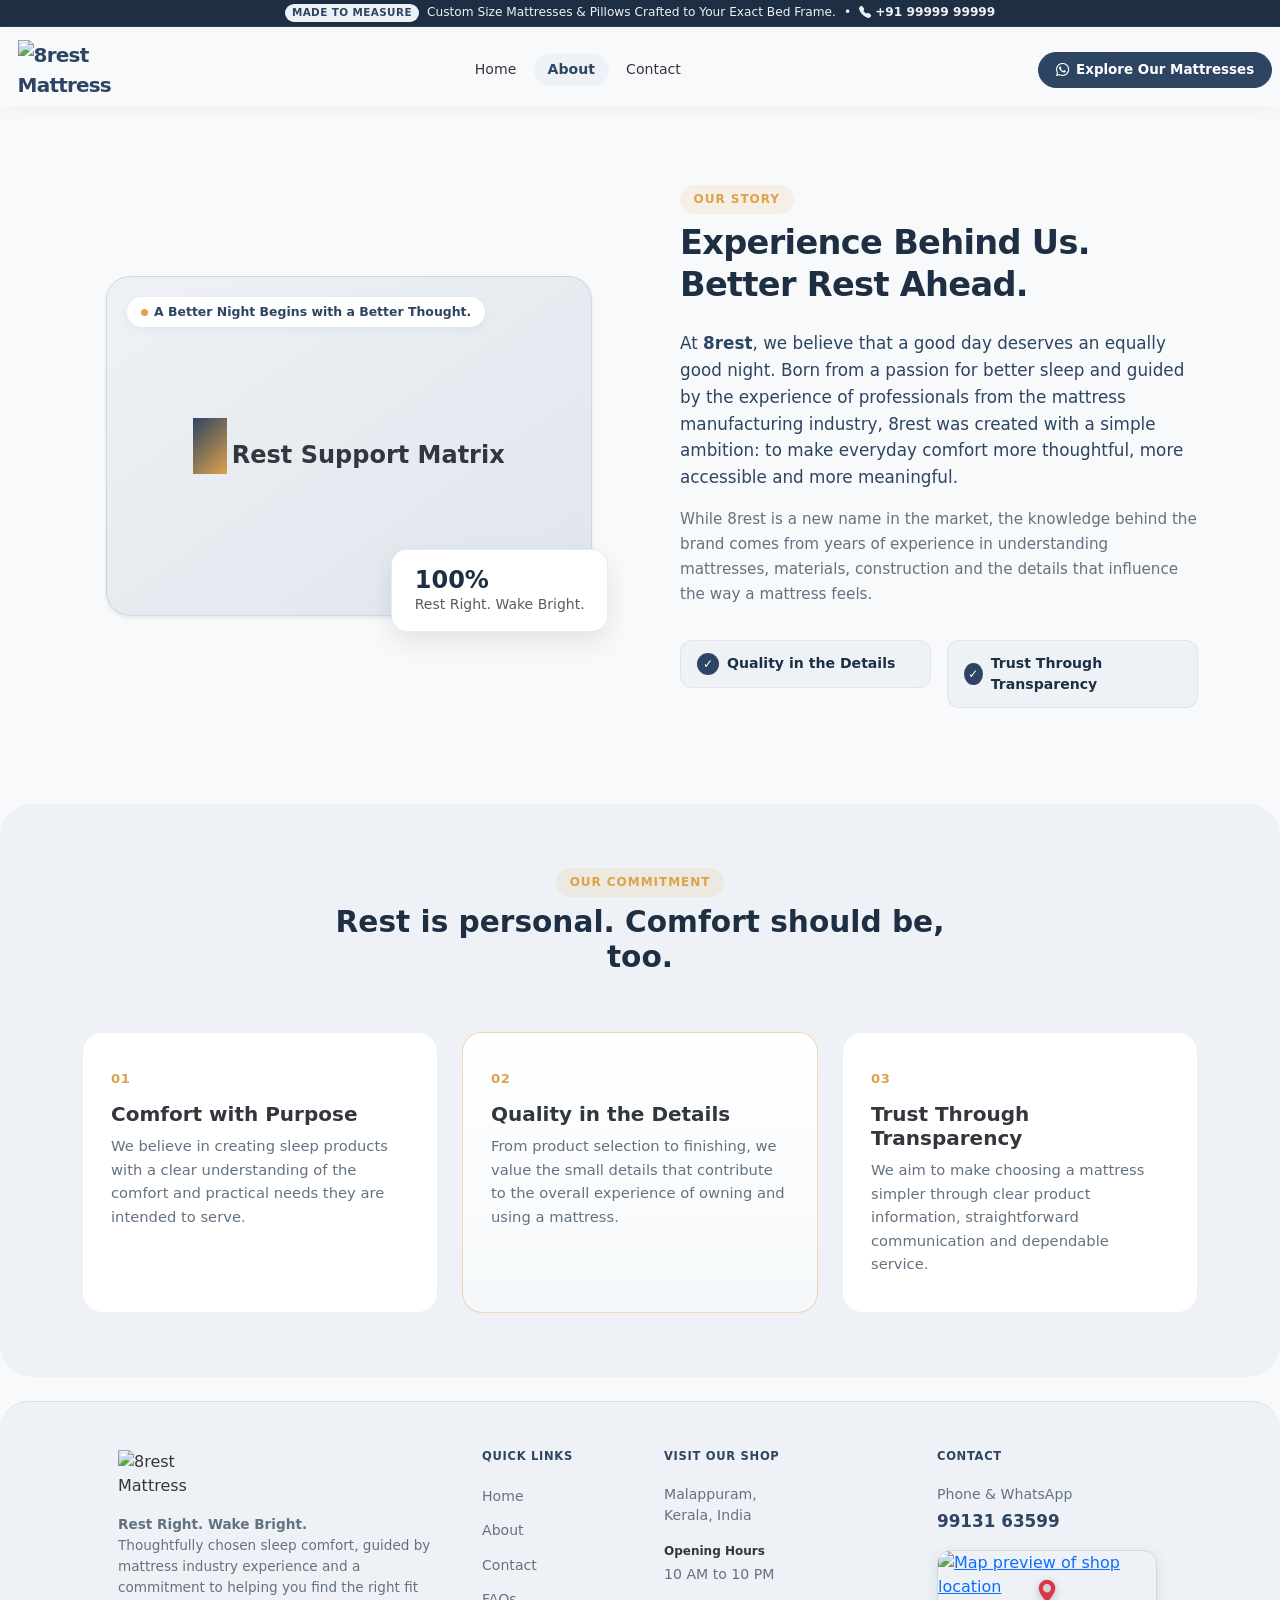
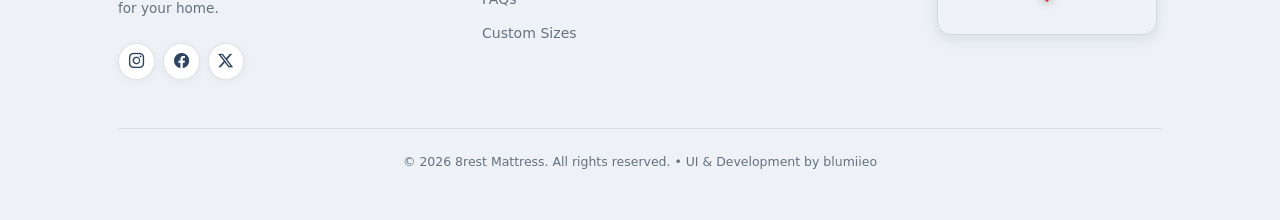
==== commit b7464b8f: "Add files via upload" ====
--- a/about.html
+++ b/about.html
@@ -12,9 +12,9 @@
     <meta name="theme-color" content="#1E3A2E">
 
     <!-- ========== FAVICONS ========== -->
-    <link rel="icon" href="./assets/images/favicon.svg" type="image/svg+xml">
-    <link rel="alternate icon" href="./assets/images/favicon.ico" type="image/x-icon">
-    <link rel="apple-touch-icon" href="./assets/images/apple-touch-icon.png">
+    <link rel="icon" href="./assets/img/fav/fav-icon.png" type="image/svg+xml">
+    <link rel="alternate icon" href="./assets/img/fav/favicon.ico" type="image/x-icon">
+    <link rel="apple-touch-icon" href="./assets/img/fav/fav-icon.png">
 
     <!-- ========== FONTS (Inter) ========== -->
     <link rel="preconnect" href="https://fonts.googleapis.com">
@@ -61,62 +61,63 @@
         <!-- =====================================================
          FLOATING NAVIGATION PILL (Untouched logic)
          ===================================================== -->
-   <header class="site-header" id="siteHeader">
-      <div class="container-fluid">
-        <nav class="nav-pill" aria-label="Main navigation">
-
-          <!-- Brand Mark -->
-          <a class="brand" href="index.html" aria-label="8rest Mattress, home">
-            <img src="./assets/images/logo/8rest-logo.svg" alt="8rest Mattress" class="brand__mark" loading="eager">
-          </a>
-
-          <!-- Desktop Navigation Links -->
-          <ul class="nav-links">
-            <li><a href="index.html" class="nav-links__a is-active">Home</a></li>
-            <li><a href="about.html" class="nav-links__a">About</a></li>
-            <li><a href="contact.html" class="nav-links__a">Contact</a></li>
-          </ul>
-
-          <div class="d-flex align-items-center gap-2">
-            <!-- Desktop Direct WhatsApp Button -->
-            <a class="btn-rest d-none d-lg-inline-flex" href="https://wa.me/919999999999" target="_blank"
-              rel="noopener">
-              <i class="bi bi-whatsapp"></i> Chat on WhatsApp
-            </a>
-
-            <!-- Mobile Hamburger Toggle -->
-            <button class="nav-toggle" type="button" aria-expanded="false" aria-controls="mobileMenu"
-              aria-label="Toggle navigation" id="navToggle">
-              <span class="nav-toggle__bar nav-toggle__bar--1"></span>
-              <span class="nav-toggle__bar nav-toggle__bar--2"></span>
-              <span class="nav-toggle__bar nav-toggle__bar--3"></span>
-            </button>
-          </div>
-
-        </nav>
-      </div>
-
-      <!-- Full-screen Mobile Menu Overlay -->
-      <div class="mobile-menu" id="mobileMenu" aria-hidden="true">
-        <ul class="mobile-menu__list">
-          <li><a href="index.html" class="mobile-nav-link">Home</a></li>
-          <li><a href="about.html" class="mobile-nav-link">About</a></li>
-          <li><a href="contact.html" class="mobile-nav-link">Contact</a></li>
-        </ul>
-        <div class="mobile-menu__foot">
-          <a class="btn-rest w-100 justify-content-center" href="https://wa.me/919999999999" target="_blank"
-            rel="noopener">
-            <i class="bi bi-whatsapp"></i> Chat on WhatsApp
-          </a>
-          <a class="mobile-menu__phone" href="tel:+919999999999">
-            <i class="bi bi-telephone"></i> +91 99999 99999
-          </a>
-        </div>
-      </div>
-    </header>
+        <header class="site-header" id="siteHeader">
+            <div class="container-fluid p-0">
+                <nav class="nav-pill" aria-label="Main navigation">
+
+                    <!-- Brand Mark -->
+                    <a class="brand" href="index.html" aria-label="8rest Mattress, home">
+                        <img src="./assets/img/logo/8rest-logo.svg" alt="8rest Mattress" class="brand__mark"
+                            loading="eager">
+                    </a>
+
+                    <!-- Desktop Navigation Links -->
+                    <ul class="nav-links">
+                        <li><a href="index.html" class="nav-links__a">Home</a></li>
+                        <li><a href="about.html" class="nav-links__a is-active">About</a></li>
+                        <li><a href="contact.html" class="nav-links__a">Contact</a></li>
+                    </ul>
+
+                    <div class="d-flex align-items-center gap-2">
+                        <!-- Desktop Direct WhatsApp Button -->
+                        <a class="btn-rest d-none d-lg-inline-flex" href="https://wa.me/919999999999" target="_blank"
+                            rel="noopener">
+                            <i class="bi bi-whatsapp"></i>Explore Our Mattresses
+                        </a>
+
+                        <!-- Mobile Hamburger Toggle -->
+                        <button class="nav-toggle" type="button" aria-expanded="false" aria-controls="mobileMenu"
+                            aria-label="Toggle navigation" id="navToggle">
+                            <span class="nav-toggle__bar nav-toggle__bar--1"></span>
+                            <span class="nav-toggle__bar nav-toggle__bar--2"></span>
+                            <span class="nav-toggle__bar nav-toggle__bar--3"></span>
+                        </button>
+                    </div>
+
+                </nav>
+            </div>
+
+            <!-- Full-screen Mobile Menu Overlay -->
+            <div class="mobile-menu" id="mobileMenu" aria-hidden="true">
+                <ul class="mobile-menu__list">
+                    <li><a href="index.html" class="mobile-nav-link">Home</a></li>
+                    <li><a href="about.html" class="mobile-nav-link">About</a></li>
+                    <li><a href="contact.html" class="mobile-nav-link">Contact</a></li>
+                </ul>
+                <div class="mobile-menu__foot">
+                    <a class="btn-rest w-100 justify-content-center" href="https://wa.me/919999999999" target="_blank"
+                        rel="noopener">
+                        <i class="bi bi-whatsapp"></i> Chat on WhatsApp
+                    </a>
+                    <a class="mobile-menu__phone" href="tel:+919999999999">
+                        <i class="bi bi-telephone"></i> +91 99999 99999
+                    </a>
+                </div>
+            </div>
+        </header>
     </section>
 
-    <section class="section-1 about-story-section py-5 position-relative overflow-hidden" id="about">
+    <section class="about-section-1 about-story-section py-5 position-relative overflow-hidden" id="about">
         <div class="container py-lg-4">
             <div class="row align-items-center g-5">
 
@@ -126,13 +127,13 @@
                         <div class="about-main-card shadow-sm">
                             <div class="about-card-badge">
                                 <span class="badge-dot"></span>
-                                Orthopedic Precision
+                                A Better Night Begins with a Better Thought.
                             </div>
                             <div class="about-graphic-body">
                                 <div class="graphic-circle-accent"></div>
                                 <div class="graphic-content">
                                     <span class="display-5 fw-bold text-gradient">8</span>
-                                    <span class="h4 fw-bold mb-0">Zonal Support Matrix</span>
+                                    <span class="h4 rsm-bg fw-bold mb-0">Rest Support Matrix</span>
                                 </div>
                             </div>
                         </div>
@@ -140,8 +141,8 @@
                         <!-- Floating Stat Badge -->
                         <div class="about-floating-badge wow animate__zoomIn" data-wow-delay="0.3s"
                             data-wow-duration="0.7s">
-                            <h4 class="mb-0 fw-bold">100+</h4>
-                            <p class="mb-0 text-muted small">Nights Risk-Free Trial</p>
+                            <h4 class="mb-0 fw-bold">100%</h4>
+                            <p class="mb-0 text-muted small">Rest Right. Wake Bright.</p>
                         </div>
                     </div>
                 </div>
@@ -150,19 +151,16 @@
                 <div class="col-lg-6">
                     <div class="ps-lg-3">
                         <div class="section-tag mb-2 wow animate__fadeInDown" data-wow-delay="0.1s">
-                            About 8rest
+                            Our Story
                         </div>
                         <h2 class="about-title mb-4 wow animate__fadeInUp" data-wow-delay="0.2s">
-                            Engineered for restorative, spine-aligning sleep.
+                            Experience Behind Us. Better Rest Ahead.
                         </h2>
                         <p class="about-lead mb-3 wow animate__fadeInUp" data-wow-delay="0.3s">
-                            At 8rest, we consider sleep an active recovery process rather than passive rest. Every
-                            mattress is constructed with multi-layered ergonomic contours to evenly distribute pressure
-                            points and optimize circadian recovery.
+                            At <strong>8rest</strong>, we believe that a good day deserves an equally good night. Born from a passion for better sleep and guided by the experience of professionals from the mattress manufacturing industry, 8rest was created with a simple ambition: to make everyday comfort more thoughtful, more accessible and more meaningful.
                         </p>
                         <p class="about-desc mb-4 wow animate__fadeInUp" data-wow-delay="0.4s">
-                            By pairing high-density breathable latex foam with responsive micro-coils, our sleep systems
-                            regulate thermal transfer throughout the night—ensuring uninterrupted REM cycles.
+                            While 8rest is a new name in the market, the knowledge behind the brand comes from years of experience in understanding mattresses, materials, construction and the details that influence the way a mattress feels.
                         </p>
 
                         <!-- Core Value Bullets -->
@@ -170,13 +168,13 @@
                             <div class="col-sm-6 wow animate__fadeInUp" data-wow-delay="0.5s">
                                 <div class="about-pill d-flex align-items-center">
                                     <div class="pill-check me-2">&#10003;</div>
-                                    <span class="fw-semibold">Zero Motion Transfer</span>
+                                    <span class="fw-semibold">Quality in the Details</span>
                                 </div>
                             </div>
                             <div class="col-sm-6 wow animate__fadeInUp" data-wow-delay="0.6s">
                                 <div class="about-pill d-flex align-items-center">
                                     <div class="pill-check me-2">&#10003;</div>
-                                    <span class="fw-semibold">Oeko-Tex® Certified</span>
+                                    <span class="fw-semibold">Trust Through Transparency</span>
                                 </div>
                             </div>
                         </div>
@@ -187,15 +185,15 @@
         </div>
     </section>
 
-    <section class="section-2 about-pillars-section py-5">
+    <section class="about-section-2 about-pillars-section py-5">
         <div class="container py-lg-3">
             <div class="row justify-content-center text-center mb-5">
                 <div class="col-lg-7">
                     <div class="section-tag mb-2 wow animate__fadeIn" data-wow-duration="0.8s">
-                        The 8rest Blueprint
+                        Our Commitment
                     </div>
                     <h3 class="pillar-main-heading fw-bold wow animate__fadeInUp" data-wow-delay="0.1s">
-                        Why our ergonomic architecture excels
+                        Rest is personal. Comfort should be, too.
                     </h3>
                 </div>
             </div>
@@ -205,10 +203,9 @@
                 <div class="col-md-4 wow animate__fadeInUp" data-wow-delay="0.2s">
                     <div class="pillar-card h-100">
                         <div class="pillar-step-number">01</div>
-                        <h5 class="fw-bold mb-2">Ergonomic Contouring</h5>
+                        <h5 class="fw-bold mb-2">Comfort with Purpose</h5>
                         <p class="pillar-desc mb-0">
-                            Targeted zoning keeps cervical, thoracic, and lumbar spine geometry neutrally aligned
-                            irrespective of your preferred sleeping posture.
+                            We believe in creating sleep products with a clear understanding of the comfort and practical needs they are intended to serve.
                         </p>
                     </div>
                 </div>
@@ -216,10 +213,9 @@
                 <div class="col-md-4 wow animate__fadeInUp" data-wow-delay="0.3s">
                     <div class="pillar-card h-100 pillar-card--featured">
                         <div class="pillar-step-number">02</div>
-                        <h5 class="fw-bold mb-2">Active Thermal Dispersion</h5>
+                        <h5 class="fw-bold mb-2">Quality in the Details</h5>
                         <p class="pillar-desc mb-0">
-                            Open-cell air channels prevent heat traps, dissipating humidity and maintaining a stable
-                            19°C sleeping surface microclimate.
+                            From product selection to finishing, we value the small details that contribute to the overall experience of owning and using a mattress.
                         </p>
                     </div>
                 </div>
@@ -227,10 +223,9 @@
                 <div class="col-md-4 wow animate__fadeInUp" data-wow-delay="0.4s">
                     <div class="pillar-card h-100">
                         <div class="pillar-step-number">03</div>
-                        <h5 class="fw-bold mb-2">Resilient Density Core</h5>
+                        <h5 class="fw-bold mb-2">Trust Through Transparency</h5>
                         <p class="pillar-desc mb-0">
-                            Reinforced edge perimeters and responsive transitional buffers prevent mattress sagging
-                            across years of everyday use.
+                            We aim to make choosing a mattress simpler through clear product information, straightforward communication and dependable service.
                         </p>
                     </div>
                 </div>
@@ -238,90 +233,91 @@
         </div>
     </section>
 
-    <!--==== FOOTER ====-->
-    <footer class="site-footer w-100" id="footer">
-        <div class="container py-5 px-3 px-lg-4 px-xl-5">
-            <div class="row g-4 g-lg-5">
-
-                <!-- Col 1: Brand & Bio + Socials -->
-                <div class="col-lg-4 col-md-6">
-                    <div class="footer-brand mb-3">
-                        <img src="./assets/images/logo/8rest-logo.svg" alt="8rest Mattress"
-                            class="footer-brand__mark me-2" loading="lazy">
-                    </div>
-                    <p class="footer-bio mb-4">
-                        Comfortable mattresses, made to your size. <br>
-                        Serving Palanpur Jakatnaka &amp; Surat.
-                    </p>
-
-                    <!-- Social Media Buttons -->
-                    <div class="footer-socials d-flex align-items-center gap-2">
-                        <a href="https://instagram.com" target="_blank" rel="noopener" class="social-btn"
-                            aria-label="Follow us on Instagram">
-                            <i class="bi bi-instagram"></i>
-                        </a>
-                        <a href="https://facebook.com" target="_blank" rel="noopener" class="social-btn"
-                            aria-label="Follow us on Facebook">
-                            <i class="bi bi-facebook"></i>
-                        </a>
-                        <a href="https://x.com" target="_blank" rel="noopener" class="social-btn"
-                            aria-label="Follow us on X">
-                            <i class="bi bi-twitter-x"></i>
-                        </a>
-                    </div>
-                </div>
-
-                <!-- Col 2: Quick Links -->
-                <div class="col-lg-2 col-md-6 col-6">
-                    <h4 class="footer-heading">QUICK LINKS</h4>
-                    <ul class="footer-nav-list list-unstyled m-0">
-                        <li><a href="#products">Home</a></li>
-                        <li><a href="#custom-size">About</a></li>
-                        <li><a href="#collection">Contact</a></li>
-                    </ul>
-                </div>
-
-                <!-- Col 3: Visit Our Shop -->
-                <div class="col-lg-3 col-md-6 col-6">
-                    <h4 class="footer-heading">VISIT OUR SHOP</h4>
-                    <p class="footer-info-text mb-3">
-                        Shanti Kunj Society,<br>
-                        Palanpur Jakatnaka, Surat
-                    </p>
-                    <span class="footer-subheading d-block mb-1">Opening Hours</span>
-                    <p class="footer-info-text">
-                        10 AM to 10 PM
-                    </p>
-                </div>
-
-                <!-- Col 4: Contact & Mini Map Thumbnail -->
-                <div class="col-lg-3 col-md-6">
-                    <h4 class="footer-heading">CONTACT</h4>
-                    <p class="footer-info-text mb-1">Phone &amp; WhatsApp</p>
-                    <a href="tel:+919913163599" class="footer-phone-link d-inline-block mb-3">99131 63599</a>
-
-                    <!-- Mini Map Card -->
-                    <a href="https://maps.google.com" target="_blank" rel="noopener" class="footer-mini-map d-block"
-                        aria-label="Open in Google Maps">
-                        <img src="https://static.vecteezy.com/system/resources/previews/022/967/352/large_2x/city-map-gps-navigation-with-location-pin-markers-urban-downtown-roads-parks-river-red-pointers-on-roadmap-navigator-illustration-vector.jpg"
-                            alt="Map preview of shop location" class="footer-mini-map__img" loading="lazy">
-                        <span class="footer-mini-map__pin">
-                            <i class="bi bi-geo-alt-fill"></i>
-                        </span>
-                    </a>
-                </div>
-
-            </div>
-
-            <!-- Horizontal Divider & Copyright -->
-            <div class="footer-bottom-bar mt-5 pt-4 text-center">
-                <p class="footer-copy m-0">
-                    &copy; 2026 8rest Mattress. All rights reserved. • UI & Development by blumiieo
-                </p>
-            </div>
-
-        </div>
-    </footer>
+  <!--==== FOOTER ====-->
+  <footer class="site-footer w-100" id="footer">
+    <div class="container py-5 px-3 px-lg-4 px-xl-5">
+      <div class="row g-4 g-lg-5">
+
+        <!-- Col 1: Brand & Bio + Socials -->
+        <div class="col-lg-4 col-md-6">
+          <div class="footer-brand mb-3">
+            <img src="./assets/img/logo/8rest-logo.svg" alt="8rest Mattress" class="footer-brand__mark me-2"
+              loading="lazy">
+          </div>
+          <p class="footer-bio mb-4">
+           <strong>Rest Right. Wake Bright.</strong><br> Thoughtfully chosen sleep comfort, guided by mattress industry experience and a commitment to helping you find the right fit for your home.
+          </p>
+
+          <!-- Social Media Buttons -->
+          <div class="footer-socials d-flex align-items-center gap-2">
+            <a href="https://instagram.com" target="_blank" rel="noopener" class="social-btn"
+              aria-label="Follow us on Instagram">
+              <i class="bi bi-instagram"></i>
+            </a>
+            <a href="https://facebook.com" target="_blank" rel="noopener" class="social-btn"
+              aria-label="Follow us on Facebook">
+              <i class="bi bi-facebook"></i>
+            </a>
+            <a href="https://x.com" target="_blank" rel="noopener" class="social-btn" aria-label="Follow us on X">
+              <i class="bi bi-twitter-x"></i>
+            </a>
+          </div>
+        </div>
+
+        <!-- Col 2: Quick Links -->
+        <div class="col-lg-2 col-md-6 col-6">
+          <h4 class="footer-heading">QUICK LINKS</h4>
+          <ul class="footer-nav-list list-unstyled m-0">
+            <li><a href="index.html">Home</a></li>
+            <li><a href="about.html">About</a></li>
+            <li><a href="contact.html">Contact</a></li>
+            <li><a href="index.html">FAQs</a></li>
+            <li><a href="index.html">Custom Sizes</a></li>
+          </ul>
+        </div>
+
+        <!-- Col 3: Visit Our Shop -->
+        <div class="col-lg-3 col-md-6 col-6">
+          <h4 class="footer-heading">VISIT OUR SHOP</h4>
+          <p class="footer-info-text mb-3">
+            Malappuram,<br>
+            Kerala, India
+          </p>
+          <span class="footer-subheading d-block mb-1">Opening Hours</span>
+          <p class="footer-info-text">
+            10 AM to 10 PM
+          </p>
+        </div>
+
+        <!-- Col 4: Contact & Mini Map Thumbnail -->
+        <div class="col-lg-3 col-md-6">
+          <h4 class="footer-heading">CONTACT</h4>
+          <p class="footer-info-text mb-1">Phone &amp; WhatsApp</p>
+          <a href="tel:+919913163599" class="footer-phone-link d-inline-block mb-3">99131 63599</a>
+
+          <!-- Mini Map Card -->
+          <a href="https://maps.google.com" target="_blank" rel="noopener" class="footer-mini-map d-block"
+            aria-label="Open in Google Maps">
+            <img
+              src="https://static.vecteezy.com/system/resources/previews/022/967/352/large_2x/city-map-gps-navigation-with-location-pin-markers-urban-downtown-roads-parks-river-red-pointers-on-roadmap-navigator-illustration-vector.jpg"
+              alt="Map preview of shop location" class="footer-mini-map__img" loading="lazy">
+            <span class="footer-mini-map__pin">
+              <i class="bi bi-geo-alt-fill"></i>
+            </span>
+          </a>
+        </div>
+
+      </div>
+
+      <!-- Horizontal Divider & Copyright -->
+      <div class="footer-bottom-bar mt-5 pt-4 text-center">
+        <p class="footer-copy m-0">
+          &copy; 2026 8rest Mattress. All rights reserved. • UI & Development by blumiieo
+        </p>
+      </div>
+
+    </div>
+  </footer>
 
     <!-- ========== SCRIPTS ========== -->
     <!-- 1. Bootstrap 5 -->
@@ -350,4 +346,4 @@
         });
     </script>
 </body>
-</html>
+</html>
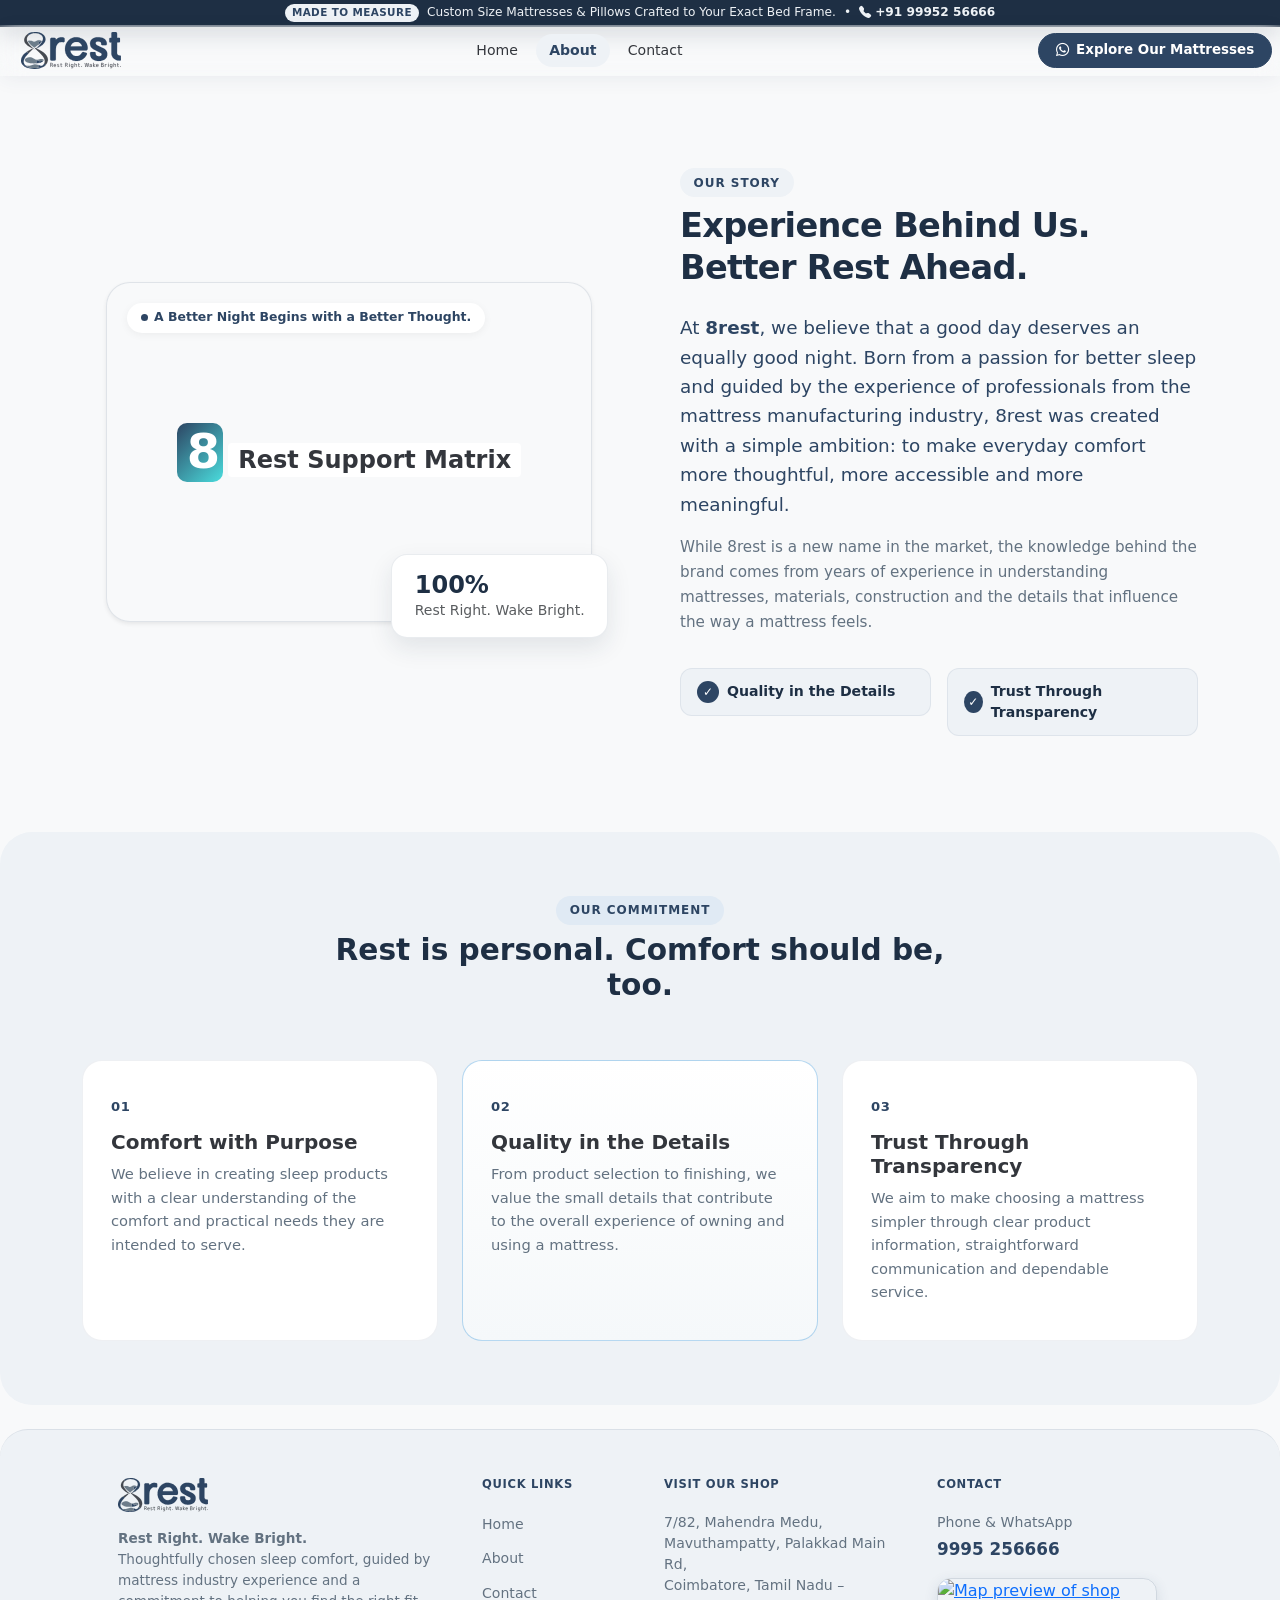
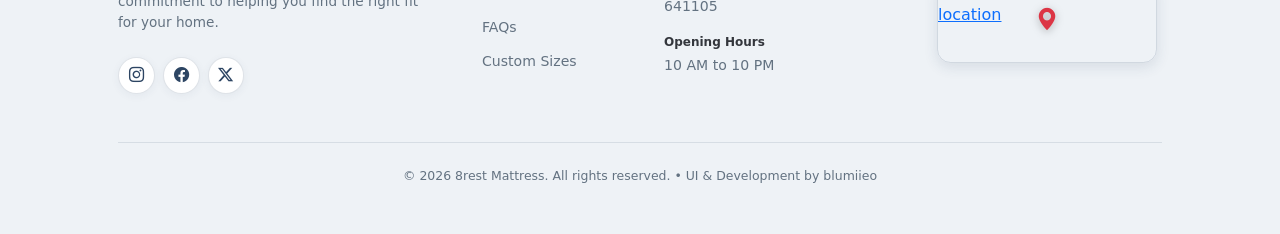
==== commit ff641f88: "Add files via upload" ====
--- a/about.html
+++ b/about.html
@@ -51,9 +51,9 @@
                 <span class="top-promo-bar__tag">Made to Measure</span>
                 <span>Custom Size Mattresses &amp; Pillows Crafted to Your Exact Bed Frame.</span>
                 <span class="d-none d-sm-inline">•</span>
-                <a href="tel:+919999999999"
+                <a href="tel:+919995256666"
                     class="top-promo-bar__phone d-none d-sm-inline-flex align-items-center gap-1">
-                    <i class="bi bi-telephone-fill"></i> +91 99999 99999
+                    <i class="bi bi-telephone-fill"></i> +91 99952 56666
                 </a>
             </div>
         </div>
@@ -233,8 +233,8 @@
         </div>
     </section>
 
-  <!--==== FOOTER ====-->
-  <footer class="site-footer w-100" id="footer">
+   <!--==== FOOTER ====-->
+  <footer class="site-footer w-100 position-relative" id="footer">
     <div class="container py-5 px-3 px-lg-4 px-xl-5">
       <div class="row g-4 g-lg-5">
 
@@ -245,7 +245,8 @@
               loading="lazy">
           </div>
           <p class="footer-bio mb-4">
-           <strong>Rest Right. Wake Bright.</strong><br> Thoughtfully chosen sleep comfort, guided by mattress industry experience and a commitment to helping you find the right fit for your home.
+            <strong>Rest Right. Wake Bright.</strong><br> Thoughtfully chosen sleep comfort, guided by mattress industry
+            experience and a commitment to helping you find the right fit for your home.
           </p>
 
           <!-- Social Media Buttons -->
@@ -271,8 +272,8 @@
             <li><a href="index.html">Home</a></li>
             <li><a href="about.html">About</a></li>
             <li><a href="contact.html">Contact</a></li>
-            <li><a href="index.html">FAQs</a></li>
-            <li><a href="index.html">Custom Sizes</a></li>
+            <li><a href="#faq">FAQs</a></li>
+            <li><a href="#custom-size">Custom Sizes</a></li>
           </ul>
         </div>
 
@@ -280,8 +281,9 @@
         <div class="col-lg-3 col-md-6 col-6">
           <h4 class="footer-heading">VISIT OUR SHOP</h4>
           <p class="footer-info-text mb-3">
-            Malappuram,<br>
-            Kerala, India
+            7/82, Mahendra Medu,<br>
+            Mavuthampatty, Palakkad Main Rd,<br>
+            Coimbatore, Tamil Nadu – 641105
           </p>
           <span class="footer-subheading d-block mb-1">Opening Hours</span>
           <p class="footer-info-text">
@@ -293,7 +295,7 @@
         <div class="col-lg-3 col-md-6">
           <h4 class="footer-heading">CONTACT</h4>
           <p class="footer-info-text mb-1">Phone &amp; WhatsApp</p>
-          <a href="tel:+919913163599" class="footer-phone-link d-inline-block mb-3">99131 63599</a>
+          <a href="tel:+919995256666" class="footer-phone-link d-inline-block mb-3">9995 256666</a>
 
           <!-- Mini Map Card -->
           <a href="https://maps.google.com" target="_blank" rel="noopener" class="footer-mini-map d-block"
@@ -317,6 +319,11 @@
       </div>
 
     </div>
+
+    <!-- Scroll to Top Button -->
+    <button type="button" class="btn-scroll-top" id="btnScrollTop" aria-label="Back to top">
+      <i class="bi bi-arrow-up-short"></i>
+    </button>
   </footer>
 
     <!-- ========== SCRIPTS ========== -->
--- a/assets/css/main.style.css
+++ b/assets/css/main.style.css
@@ -5,17 +5,17 @@
 /* BODY BASE START  */
 :root {
   /* Brand Color Palette */
-  --c-primary:     #2D4563; /* primary slate blue */
-  --c-primary-deep:#1E2F44; /* dark hover / pressed */
-  --c-secondary:   #33363C; /* dark charcoal body / headings */
-  --c-third:       #637281; /* muted / secondary text & subtle borders */
-  --c-fourth:      #8D97A1; /* light slate accent / chips */
+  --c-primary: #2d4563; /* primary slate blue */
+  --c-primary-deep: #1e2f44; /* dark hover / pressed */
+  --c-secondary: #33363c; /* dark charcoal body / headings */
+  --c-third: #637281; /* muted / secondary text & subtle borders */
+  --c-fourth: #8d97a1; /* light slate accent / chips */
 
   /* Harmonized Background & Neutral Accents */
-  --c-paper:       #F8F9FA; /* clean master background */
-  --c-surface:     #EEF2F6; /* light card / chip tint */
-  --c-tint:        #E2E7ED; /* soft contrast card surface */
-  --c-white:       #FFFFFF;
+  --c-paper: #f8f9fa; /* clean master background */
+  --c-surface: #eef2f6; /* light card / chip tint */
+  --c-tint: #e2e7ed; /* soft contrast card surface */
+  --c-white: #ffffff;
 
   --font-base: "Inter", system-ui, -apple-system, sans-serif;
 
@@ -50,7 +50,10 @@
    2. TOP PROMO BAR (Untouched content)
    ========================================================= */
 .top-promo-bar {
-  position: relative;
+  position: fixed;
+  top: 0;
+  left: 0;
+  right: 0;
   z-index: 1035;
   background-color: var(--c-primary-deep);
   color: var(--c-surface);
@@ -59,6 +62,7 @@
   line-height: 1.3;
   border-bottom: 1px solid rgba(255, 255, 255, 0.08);
   flex-shrink: 0;
+  width: 100%;
 }
 .top-promo-bar__tag {
   background-color: var(--c-surface);
@@ -80,23 +84,29 @@
 .top-promo-bar__phone:hover {
   color: var(--c-white);
 }
+
 /* MOB RESPONSIVE */
 @media (max-width: 991.98px) {
   .top-promo-bar__tag {
     font-size: 0.2rem;
-    padding: 0.20rem 0.45rem;
+    padding: 0.2rem 0.45rem;
     line-height: 0;
   }
   .top-promo-bar {
     font-size: 0.5rem;
   }
 }
+
 /* =========================================================
    3. NAVIGATION START (Floating Pill Header - Untouched logic)
    ========================================================= */
 .site-header {
-  position: relative;
-  z-index: 1040;
+  position: fixed;
+  top: 19px;
+  left: 0;
+  right: 0;
+  width: 100%;
+  z-index: 1080;
   padding: 0.35rem 0;
   background: transparent;
   flex-shrink: 0;
@@ -107,13 +117,13 @@
   align-items: center;
   justify-content: space-between;
   gap: 1rem;
-  padding: 0.45rem 0.5rem 0.45rem 1.1rem;
-  background: rgba(248, 249, 250, 0.94);
-  -webkit-backdrop-filter: blur(14px) saturate(1.4);
-  backdrop-filter: blur(14px) saturate(1.4);
+  padding: 0.45rem 0.5rem 0.45rem 1.3rem;
+  background: transparent;
+  -webkit-backdrop-filter: blur(12px);
+  backdrop-filter: blur(12px);
   /* border: 1px solid rgba(45, 69, 99, 0.12); */
   /* border-radius: var(--radius-pill); */
-  box-shadow: 0 4px 18px -4px rgba(45, 69, 99, 0.08);
+  box-shadow: 0 4px 20px -2px rgba(45, 69, 99, 0.08);
   max-width: 100%;
   margin: 0 auto;
   position: relative;
@@ -132,8 +142,8 @@
 }
 
 .brand__mark {
-  width: 100px;      /* Adjust the logo width as needed */
-  height: auto;     /* Maintains the 1123:421 proportions automatically */
+  width: 100px; /* Adjust the logo width as needed */
+  height: auto; /* Maintains the 1123:421 proportions automatically */
   display: block;
   min-width: 100px;
 }
@@ -219,7 +229,7 @@
 }
 .nav-toggle__bar--2 {
   transform: translateY(0);
-      width: .9rem !important;
+  width: 0.9rem !important;
 }
 .nav-toggle__bar--3 {
   transform: translateY(5px);
@@ -308,14 +318,14 @@
 }
 
 @media only screen and (max-width: 991.98px) {
-.nav-pill {
+  .nav-pill {
     border-radius: var(--radius-pill);
     border: 1px solid rgba(45, 69, 99, 0.12);
-}
-.brand__mark {
+  }
+  .brand__mark {
     width: 60px;
     min-width: 60px;
-}
+  }
 }
 
 /* HOME HERO SECTION START */
@@ -344,7 +354,13 @@
     justify-content: center;
     padding-top: 3rem;
     padding-bottom: 5rem;
-    background: radial-gradient(60rem 30rem at 85% 0%, rgba(37, 99, 235, 0.14) 0%, transparent 70%), #f8fafc;
+    background:
+      radial-gradient(
+        60rem 30rem at 85% 0%,
+        rgba(37, 99, 235, 0.14) 0%,
+        transparent 70%
+      ),
+      #f8fafc;
   }
 }
 
@@ -352,9 +368,9 @@
 @media (max-width: 991.98px) {
   .app-wrapper {
     min-height: 100vh;
-        display: flex;
-        flex-direction: column;
-        justify-content: space-between;
+    display: flex;
+    flex-direction: column;
+    justify-content: space-between;
   }
   .hero-content-area {
     flex: 1 0 auto;
@@ -392,7 +408,7 @@
    ========================================================= */
 .hero-title-container {
   max-width: 900px;
-  margin: 0 auto 3rem;
+  margin: 6rem auto 3rem;
   flex-shrink: 0;
 }
 
@@ -406,10 +422,14 @@
 }
 
 .highlight-text {
-    color: #1e3a5f;
-    background: linear-gradient(135deg, var(--c-primary-deep, #1E2F44) 0%, var(--c-primary, #2D4563) 100%);
-    -webkit-background-clip: text;
-    -webkit-text-fill-color: transparent;
+  color: #1e3a5f;
+  background: linear-gradient(
+    135deg,
+    var(--c-primary-deep, #1e2f44) 0%,
+    var(--c-primary, #2d4563) 100%
+  );
+  -webkit-background-clip: text;
+  -webkit-text-fill-color: transparent;
 }
 
 .hero-title-icon-badge {
@@ -441,7 +461,7 @@
   width: 8px;
   height: 8px;
   border-radius: 50%;
-  background: #E58235;
+  background: #e58235;
   box-shadow: 0 0 0 0 rgba(229, 130, 53, 0.6);
   animation: beaconPulse 2s infinite;
 }
@@ -470,8 +490,8 @@
 
 @media only screen and (min-width: 992px) {
   .hero-title-icon-badge {
-left:29%;
-top: 35px;
+    left: 29%;
+    top: 35px;
   }
 }
 /* Floating Badges on Left Sides */
@@ -483,7 +503,9 @@
   backdrop-filter: blur(12px);
   -webkit-backdrop-filter: blur(12px);
   border: 1px solid rgba(226, 232, 240, 0.9);
-  box-shadow: 0 10px 25px -5px rgba(0, 0, 0, 0.07), 0 8px 10px -6px rgba(0, 0, 0, 0.04);
+  box-shadow:
+    0 10px 25px -5px rgba(0, 0, 0, 0.07),
+    0 8px 10px -6px rgba(0, 0, 0, 0.04);
   padding: 0.65rem 1rem;
   border-radius: 14px;
   align-items: center;
@@ -535,7 +557,8 @@
 
 /* Floating Keyframes */
 @keyframes float-gentle {
-  0%, 100% {
+  0%,
+  100% {
     transform: translateY(-50%);
   }
   50% {
@@ -544,7 +567,7 @@
 }
 
 @media (max-width: 991.98px) {
-  .floating-badge  {
+  .floating-badge {
     display: none !important;
   }
 }
@@ -870,7 +893,7 @@
 
 /* HOME SECTION 1 START */
 .about-section {
-  background-color: var(--c-paper, #F8F9FA);
+  background-color: var(--c-paper, #f8f9fa);
   position: relative;
   overflow: hidden;
 }
@@ -881,8 +904,8 @@
   align-items: center;
   gap: 0.45rem;
   padding: 0.4rem 1rem;
-  background-color: var(--c-surface, #EEF2F6);
-  color: var(--c-primary, #2D4563);
+  background-color: var(--c-surface, #eef2f6);
+  color: var(--c-primary, #2d4563);
   font-size: 0.82rem;
   font-weight: 600;
   border-radius: var(--radius-pill, 999px);
@@ -893,7 +916,7 @@
 
 /* Main Heading with Serif Contrast */
 .about-heading {
-  color: var(--c-primary, #2D4563);
+  color: var(--c-primary, #2d4563);
   font-size: clamp(2.1rem, 1.2rem + 2.8vw, 3.4rem);
   font-weight: 800;
   line-height: 1.15;
@@ -905,14 +928,14 @@
   font-family: Georgia, "Times New Roman", serif;
   font-style: italic;
   font-weight: 400;
-  color: var(--c-secondary, #33363C);
+  color: var(--c-secondary, #33363c);
 }
 
 /* Bio Text */
 .about-lede {
   font-size: clamp(1rem, 0.95rem + 0.3vw, 1.15rem);
   line-height: 1.65;
-  color: var(--c-secondary, #33363C);
+  color: var(--c-secondary, #33363c);
   margin-bottom: 0.75rem;
 }
 
@@ -930,19 +953,21 @@
   border-radius: var(--radius-md, 1.25rem);
   padding: 0.85rem 0.6rem;
   text-align: center;
-  transition: transform 0.3s ease, background 0.3s ease;
+  transition:
+    transform 0.3s ease,
+    background 0.3s ease;
 }
 
 .about-metric-card:hover {
   transform: translateY(-2px);
-  background: var(--c-surface, #EEF2F6);
+  background: var(--c-surface, #eef2f6);
 }
 
 .about-metric-card__val {
   display: block;
   font-size: 1.2rem;
   font-weight: 800;
-  color: var(--c-primary, #2D4563);
+  color: var(--c-primary, #2d4563);
   letter-spacing: -0.02em;
 }
 
@@ -969,7 +994,7 @@
   height: clamp(22rem, 54vh, 34rem);
   border-radius: var(--radius-lg, 2rem);
   overflow: hidden;
-  background-color: var(--c-surface, #EEF2F6);
+  background-color: var(--c-surface, #eef2f6);
   box-shadow: 0 18px 40px -16px rgba(45, 69, 99, 0.18);
 }
 
@@ -993,7 +1018,7 @@
   background: rgba(248, 249, 250, 0.94);
   -webkit-backdrop-filter: blur(8px);
   backdrop-filter: blur(8px);
-  color: var(--c-primary, #2D4563);
+  color: var(--c-primary, #2d4563);
   padding: 0.45rem 0.95rem;
   border-radius: var(--radius-pill, 999px);
   font-size: 0.78rem;
@@ -1017,7 +1042,7 @@
   position: absolute;
   bottom: 0;
   left: 0;
-  background: var(--c-paper, #F8F9FA);
+  background: var(--c-paper, #f8f9fa);
   padding: 0.75rem 0.75rem 0 0;
   border-top-right-radius: 1.5rem;
   z-index: 5;
@@ -1033,7 +1058,7 @@
   height: 20px;
   background: transparent;
   border-bottom-left-radius: 20px;
-  box-shadow: -4px 6px 0 2px var(--c-paper, #F8F9FA);
+  box-shadow: -4px 6px 0 2px var(--c-paper, #f8f9fa);
 }
 
 .notch--bottom-left::after {
@@ -1045,13 +1070,13 @@
   height: 20px;
   background: transparent;
   border-bottom-left-radius: 20px;
-  box-shadow: -4px 6px 0 3px var(--c-paper, #F8F9FA);
+  box-shadow: -4px 6px 0 3px var(--c-paper, #f8f9fa);
 }
 
 /* Tag Inside Bottom-Left Notch */
 .about-stat-tag {
-  background: var(--c-primary, #2D4563);
-  color: var(--c-white, #FFFFFF);
+  background: var(--c-primary, #2d4563);
+  color: var(--c-white, #ffffff);
   padding: 0.65rem 1.15rem;
   border-radius: var(--radius-pill, 999px);
   display: inline-flex;
@@ -1062,7 +1087,7 @@
 
 .stat-tag__icon {
   font-size: 1.25rem;
-  color: var(--c-surface, #EEF2F6);
+  color: var(--c-surface, #eef2f6);
   display: flex;
   align-items: center;
 }
@@ -1077,7 +1102,7 @@
 .stat-tag__desc {
   display: block;
   font-size: 0.7rem;
-  color: var(--c-fourth, #8D97A1);
+  color: var(--c-fourth, #8d97a1);
   line-height: 1.15;
 }
 
@@ -1100,7 +1125,10 @@
 
 /* HOME SECTION 2 START */
 .pricing-section {
-  background-color: var(--c-surface, #EEF2F6); /* Soft cool grey-blue theme background */
+  background-color: var(
+    --c-surface,
+    #eef2f6
+  ); /* Soft cool grey-blue theme background */
   overflow-x: hidden;
 }
 
@@ -1110,7 +1138,7 @@
   align-items: center;
   justify-content: center;
   padding: 0.35rem 1rem;
-  background-color: var(--c-white, #FFFFFF);
+  background-color: var(--c-white, #ffffff);
   color: var(--c-third, #637281);
   font-size: 0.65rem;
   font-weight: 600;
@@ -1120,7 +1148,7 @@
 }
 
 .pricing-title {
-  color: var(--c-primary, #2D4563);
+  color: var(--c-primary, #2d4563);
   font-size: clamp(2rem, 1.2rem + 2.5vw, 3.25rem);
   font-weight: 700;
   letter-spacing: -0.04em;
@@ -1128,9 +1156,9 @@
 }
 
 .pricing-subtitle {
-  font-size: clamp(0.9rem, 0.85rem + 0.25vw, 1.1rem);
+  font-size: clamp(1rem, 0.95rem + 0.3vw, 1.15rem);
   color: var(--c-third, #637281);
-  max-width: 540px;
+  max-width: 64%;
   line-height: 1.5;
 }
 
@@ -1141,7 +1169,7 @@
 
 /* Base White Pricing Cards */
 .pricing-card {
-  background-color: var(--c-white, #FFFFFF);
+  background-color: var(--c-white, #ffffff);
   border-radius: var(--radius-lg, 2rem);
   padding: 1rem;
   height: 100%;
@@ -1149,7 +1177,9 @@
   flex-direction: column;
   justify-content: space-between;
   box-shadow: 0 16px 32px -20px rgba(45, 69, 99, 0.12);
-  transition: transform 0.4s var(--ease), box-shadow 0.4s var(--ease);
+  transition:
+    transform 0.4s var(--ease),
+    box-shadow 0.4s var(--ease);
 }
 
 .pricing-card:hover {
@@ -1203,14 +1233,14 @@
 .meta-price {
   font-size: clamp(1.35rem, 1.15rem + 0.5vw, 1.75rem);
   font-weight: 800;
-  color: var(--c-primary, #2D4563);
+  color: var(--c-primary, #2d4563);
   letter-spacing: -0.02em;
 }
 
 /* Card CTA Pill Buttons */
 .btn-pricing {
-  background-color: var(--c-primary, #2D4563);
-  color: var(--c-white, #FFFFFF);
+  background-color: var(--c-primary, #2d4563);
+  color: var(--c-white, #ffffff);
   padding: 0.55rem 1.15rem;
   font-size: 0.82rem;
   font-weight: 600;
@@ -1220,19 +1250,21 @@
   gap: 0.45rem;
   text-decoration: none;
   white-space: nowrap;
-  transition: background-color 0.25s, transform 0.25s;
+  transition:
+    background-color 0.25s,
+    transform 0.25s;
 }
 
 .btn-pricing:hover {
-  background-color: var(--c-primary-deep, #1E2F44);
-  color: var(--c-white, #FFFFFF);
+  background-color: var(--c-primary-deep, #1e2f44);
+  color: var(--c-white, #ffffff);
   transform: translateY(-2px);
 }
 
 /* Primary Dark Blue Custom CTA Card */
 .cta-card {
-  background-color: var(--c-primary, #2D4563);
-  color: var(--c-white, #FFFFFF);
+  background-color: var(--c-primary, #2d4563);
+  color: var(--c-white, #ffffff);
   border-radius: var(--radius-lg, 2rem);
   padding: 2.25rem 2rem 2rem 2rem;
   height: 100%;
@@ -1241,7 +1273,9 @@
   justify-content: space-between;
   min-height: 20rem; /* Consistency with brother cards */
   box-shadow: 0 16px 32px -20px rgba(45, 69, 99, 0.22);
-  transition: transform 0.4s var(--ease), box-shadow 0.4s var(--ease);
+  transition:
+    transform 0.4s var(--ease),
+    box-shadow 0.4s var(--ease);
 }
 
 .cta-card:hover {
@@ -1266,14 +1300,14 @@
 .cta-card__desc {
   font-size: 0.95rem;
   line-height: 1.5;
-  color: var(--c-surface, #EEF2F6);
+  color: var(--c-surface, #eef2f6);
   opacity: 0.92;
   margin: 0;
 }
 
 .btn-cta-white {
-  background-color: var(--c-white, #FFFFFF);
-  color: var(--c-primary, #2D4563);
+  background-color: var(--c-white, #ffffff);
+  color: var(--c-primary, #2d4563);
   padding: 0.75rem 1.4rem;
   font-size: 0.85rem;
   font-weight: 600;
@@ -1284,13 +1318,15 @@
   gap: 0.55rem;
   text-decoration: none;
   align-self: flex-start;
-  transition: background-color 0.25s, transform 0.25s;
+  transition:
+    background-color 0.25s,
+    transform 0.25s;
   box-shadow: 0 6px 16px rgba(0, 0, 0, 0.1);
 }
 
 .btn-cta-white:hover {
-  background-color: var(--c-surface, #EEF2F6);
-  color: var(--c-primary, #2D4563);
+  background-color: var(--c-surface, #eef2f6);
+  color: var(--c-primary, #2d4563);
   transform: translateY(-2px);
 }
 
@@ -1306,6 +1342,9 @@
     padding: 2.25rem 2rem;
     gap: 1.5rem;
   }
+  .pricing-subtitle {
+    max-width: 95%;
+  }
 }
 
 @media (max-width: 575.98px) {
@@ -1338,7 +1377,7 @@
    PRODUCT CATALOG SECTION STYLES
    ========================================================= */
 .catalog-section {
-  background-color: var(--c-paper, #F8F9FA);
+  background-color: var(--c-paper, #f8f9fa);
   position: relative;
   overflow: hidden;
 }
@@ -1348,8 +1387,8 @@
   display: inline-flex;
   align-items: center;
   padding: 0.35rem 0.9rem;
-  background-color: var(--c-surface, #EEF2F6);
-  color: var(--c-primary, #2D4563);
+  background-color: var(--c-surface, #eef2f6);
+  color: var(--c-primary, #2d4563);
   font-size: 0.72rem;
   font-weight: 700;
   border-radius: var(--radius-pill, 999px);
@@ -1358,7 +1397,7 @@
 }
 
 .catalog-title {
-  color: var(--c-primary, #2D4563);
+  color: var(--c-primary, #2d4563);
   font-size: clamp(2rem, 1.4rem + 2.2vw, 3rem);
   font-weight: 800;
   letter-spacing: -0.04em;
@@ -1368,16 +1407,16 @@
 
 .catalog-header-desc {
   max-width: 440px;
-  font-size: 0.95rem;
+  font-size: clamp(1rem, 0.95rem + 0.3vw, 1.15rem);
   color: var(--c-third, #637281);
   line-height: 1.55;
 }
 
 @media only screen and (min-width: 992px) {
-.section-3 .px-lg-5{
-  padding-left: 6rem !important;
-  padding-right: 6rem !important;
-}
+  .section-3 .px-lg-5 {
+    padding-left: 6rem !important;
+    padding-right: 6rem !important;
+  }
 }
 
 /* Base Catalog Card */
@@ -1391,7 +1430,9 @@
   justify-content: space-between;
   /* border: 1px solid rgba(45, 69, 99, 0.06); */
   /* box-shadow: 0 10px 24px -12px rgba(45, 69, 99, 0.08); */
-  transition: transform 0.35s var(--ease, ease), box-shadow 0.35s var(--ease, ease);
+  transition:
+    transform 0.35s var(--ease, ease),
+    box-shadow 0.35s var(--ease, ease);
 }
 
 .catalog-card:hover {
@@ -1406,7 +1447,7 @@
   height: clamp(13rem, 26vh, 18rem);
   border-radius: var(--radius-md, 1.15rem);
   overflow: hidden;
-  background-color: var(--c-surface, #EEF2F6);
+  background-color: var(--c-surface, #eef2f6);
 }
 
 /* Feature item extra height */
@@ -1434,7 +1475,7 @@
   background-color: rgba(255, 255, 255, 0.92);
   -webkit-backdrop-filter: blur(8px);
   backdrop-filter: blur(8px);
-  color: var(--c-primary, #2D4563);
+  color: var(--c-primary, #2d4563);
   padding: 0.4rem 0.9rem;
   border-radius: var(--radius-pill, 999px);
   font-size: 0.76rem;
@@ -1444,12 +1485,15 @@
   gap: 0.35rem;
   text-decoration: none;
   box-shadow: 0 4px 12px rgba(45, 69, 99, 0.12);
-  transition: background-color 0.25s, color 0.25s, transform 0.25s;
+  transition:
+    background-color 0.25s,
+    color 0.25s,
+    transform 0.25s;
 }
 
 .btn-card-notch:hover {
-  background-color: var(--c-primary, #2D4563);
-  color: var(--c-white, #FFFFFF);
+  background-color: var(--c-primary, #2d4563);
+  color: var(--c-white, #ffffff);
   transform: translateY(-2px);
 }
 
@@ -1469,7 +1513,7 @@
 .product-name {
   font-size: 1.15rem;
   font-weight: 700;
-  color: var(--c-secondary, #33363C);
+  color: var(--c-secondary, #33363c);
   letter-spacing: -0.02em;
   margin: 0 0 0.3rem;
 }
@@ -1498,7 +1542,7 @@
 .price-val {
   font-size: 1.25rem;
   font-weight: 800;
-  color: var(--c-primary, #2D4563);
+  color: var(--c-primary, #2d4563);
   letter-spacing: -0.02em;
 }
 
@@ -1529,8 +1573,8 @@
 
 /* HOME SECTION 4 START */
 .custom-process-section {
-  background-color: var(--c-primary, #2D4563);
-  color: var(--c-white, #FFFFFF);
+  background-color: var(--c-primary, #2d4563);
+  color: var(--c-white, #ffffff);
   overflow-x: hidden;
 }
 
@@ -1539,7 +1583,7 @@
   align-items: center;
   padding: 0.3rem 0.95rem;
   background-color: rgba(255, 255, 255, 0.12);
-  color: var(--c-surface, #EEF2F6);
+  color: var(--c-surface, #eef2f6);
   font-size: 0.65rem;
   font-weight: 700;
   border-radius: var(--radius-pill, 999px);
@@ -1548,12 +1592,18 @@
 }
 
 .custom-title {
-  color: var(--c-white, #FFFFFF);
+  color: var(--c-white, #ffffff);
   font-size: clamp(1.85rem, 1.3rem + 2vw, 2.9rem);
   font-weight: 700;
   letter-spacing: -0.035em;
   line-height: 1.2;
   max-width: 820px;
+}
+
+.section-4 .custom-lead {
+  font-size: clamp(1rem, 0.95rem + 0.3vw, 1.15rem);
+  width: 65%;
+  margin: 0px auto;
 }
 
 /* Overlapping Visual Media Layout */
@@ -1580,7 +1630,7 @@
   height: clamp(9rem, 20vh, 13rem);
   border-radius: var(--radius-md, 1.15rem);
   overflow: hidden;
-  border: 8px solid var(--c-primary, #2D4563);
+  border: 8px solid var(--c-primary, #2d4563);
   box-shadow: 0 16px 32px -8px rgba(10, 20, 32, 0.45);
 }
 
@@ -1597,7 +1647,9 @@
   border: 1px solid rgba(255, 255, 255, 0.09);
   border-radius: var(--radius-md, 1.15rem);
   padding: 1.15rem 1.4rem;
-  transition: transform 0.3s var(--ease, ease), background-color 0.3s;
+  transition:
+    transform 0.3s var(--ease, ease),
+    background-color 0.3s;
 }
 
 .step-card:hover {
@@ -1607,8 +1659,8 @@
 
 .step-badge {
   display: inline-block;
-  background-color: var(--c-white, #FFFFFF);
-  color: var(--c-primary, #2D4563);
+  background-color: var(--c-white, #ffffff);
+  color: var(--c-primary, #2d4563);
   font-size: 0.62rem;
   font-weight: 800;
   border-radius: var(--radius-pill, 999px);
@@ -1618,7 +1670,7 @@
 }
 
 .step-card__title {
-  color: var(--c-white, #FFFFFF);
+  color: var(--c-white, #ffffff);
   font-size: 1.1rem;
   font-weight: 700;
   margin: 0 0 0.25rem;
@@ -1626,7 +1678,7 @@
 }
 
 .step-card__desc {
-  color: var(--c-surface, #EEF2F6);
+  color: var(--c-surface, #eef2f6);
   font-size: 0.86rem;
   margin: 0;
   opacity: 0.88;
@@ -1634,8 +1686,8 @@
 
 /* WhatsApp CTA Button */
 .btn-step-wa {
-  background-color: var(--c-white, #FFFFFF);
-  color: var(--c-primary, #2D4563);
+  background-color: var(--c-white, #ffffff);
+  color: var(--c-primary, #2d4563);
   padding: 0.65rem 1.3rem;
   border-radius: var(--radius-pill, 999px);
   font-size: 0.82rem;
@@ -1645,19 +1697,34 @@
   gap: 0.5rem;
   text-decoration: none;
   box-shadow: 0 6px 18px rgba(0, 0, 0, 0.15);
-  transition: transform 0.25s, background-color 0.25s;
+  transition:
+    transform 0.25s,
+    background-color 0.25s;
 }
 
 .btn-step-wa:hover {
-  background-color: var(--c-surface, #EEF2F6);
-  color: var(--c-primary, #2D4563);
+  background-color: var(--c-surface, #eef2f6);
+  color: var(--c-primary, #2d4563);
   transform: translateY(-2px);
+}
+
+/* Mob responsive */
+@media only screen and (max-width: 991.98px) {
+  .section-4 .custom-lead {
+    width: 95%;
+  }
+}
+
+@media only screen and (max-width: 575.98px) {
+  .section-4 .custom-lead {
+    width: 95%;
+  }
 }
 /* HOME SECTION 4 END */
 
 /* HOME SECTION 5 START */
 .material-guide-section {
-  background-color: var(--c-paper, #F8F9FA);
+  background-color: var(--c-paper, #f8f9fa);
   overflow-x: hidden;
 }
 
@@ -1665,7 +1732,7 @@
   display: inline-flex;
   align-items: center;
   padding: 0.3rem 0.95rem;
-  background-color: var(--c-surface, #EEF2F6);
+  background-color: var(--c-surface, #eef2f6);
   color: var(--c-third, #637281);
   font-size: 0.65rem;
   font-weight: 700;
@@ -1675,7 +1742,7 @@
 }
 
 .material-title {
-  color: var(--c-secondary, #33363C);
+  color: var(--c-secondary, #33363c);
   font-size: clamp(1.85rem, 1.3rem + 2vw, 2.75rem);
   font-weight: 800;
   letter-spacing: -0.035em;
@@ -1703,7 +1770,7 @@
 .spec-label {
   font-size: 1.05rem;
   font-weight: 700;
-  color: var(--c-secondary, #33363C);
+  color: var(--c-secondary, #33363c);
   margin: 0 0 0.2rem;
   letter-spacing: -0.02em;
 }
@@ -1723,8 +1790,8 @@
 
 /* Dark Green / Slate CTA Button */
 .btn-guide-wa {
-  background-color: var(--c-primary, #2D4563);
-  color: var(--c-white, #FFFFFF);
+  background-color: var(--c-primary, #2d4563);
+  color: var(--c-white, #ffffff);
   padding: 0.65rem 1.3rem;
   border-radius: var(--radius-pill, 999px);
   font-size: 0.82rem;
@@ -1734,12 +1801,14 @@
   gap: 0.5rem;
   text-decoration: none;
   box-shadow: 0 6px 18px rgba(45, 69, 99, 0.2);
-  transition: transform 0.25s, background-color 0.25s;
+  transition:
+    transform 0.25s,
+    background-color 0.25s;
 }
 
 .btn-guide-wa:hover {
-  background-color: var(--c-primary-deep, #1E2F44);
-  color: var(--c-white, #FFFFFF);
+  background-color: var(--c-primary-deep, #1e2f44);
+  color: var(--c-white, #ffffff);
   transform: translateY(-2px);
 }
 
@@ -1758,6 +1827,9 @@
   object-fit: cover;
   display: block;
 }
+.section-5 .materials-intro {
+  font-size: 0.88rem;
+}
 
 /* Moob Responsive */
 @media (max-width: 991.98px) {
@@ -1790,7 +1862,7 @@
    SECTION 6: DELIVERY AREAS
    ========================================================= */
 .delivery-section {
-  background-color: var(--c-paper, #F8F9FA);
+  background-color: var(--c-paper, #f8f9fa);
   overflow-x: hidden;
 }
 
@@ -1798,7 +1870,7 @@
   display: inline-flex;
   align-items: center;
   padding: 0.32rem 0.95rem;
-  background-color: var(--c-surface, #EEF2F6);
+  background-color: var(--c-surface, #eef2f6);
   color: var(--c-third, #637281);
   font-size: 0.65rem;
   font-weight: 700;
@@ -1808,7 +1880,7 @@
 }
 
 .delivery-title {
-  color: var(--c-primary, #2D4563);
+  color: var(--c-primary, #2d4563);
   font-size: clamp(2rem, 1.3rem + 2.2vw, 3.2rem);
   font-weight: 800;
   letter-spacing: -0.04em;
@@ -1828,25 +1900,28 @@
   display: inline-flex;
   align-items: center;
   gap: 0.4rem;
-  background-color: var(--c-white, #FFFFFF);
-  color: var(--c-secondary, #33363C);
+  background-color: var(--c-white, #ffffff);
+  color: var(--c-secondary, #33363c);
   border: 1px solid rgba(45, 69, 99, 0.12);
   padding: 0.4rem 0.85rem;
   border-radius: var(--radius-pill, 999px);
   font-size: 0.78rem;
   font-weight: 600;
   box-shadow: 0 4px 10px rgba(45, 69, 99, 0.04);
-  transition: transform 0.25s, border-color 0.25s, background-color 0.25s;
+  transition:
+    transform 0.25s,
+    border-color 0.25s,
+    background-color 0.25s;
 }
 
 .loc-chip:hover {
   transform: translateY(-2px);
-  border-color: var(--c-primary, #2D4563);
-  background-color: var(--c-surface, #EEF2F6);
+  border-color: var(--c-primary, #2d4563);
+  background-color: var(--c-surface, #eef2f6);
 }
 
 .loc-chip i {
-  color: var(--c-primary, #2D4563);
+  color: var(--c-primary, #2d4563);
   font-size: 0.8rem;
 }
 
@@ -1859,8 +1934,8 @@
 }
 
 .btn-delivery-wa {
-  background-color: var(--c-primary, #2D4563);
-  color: var(--c-white, #FFFFFF);
+  background-color: var(--c-primary, #2d4563);
+  color: var(--c-white, #ffffff);
   padding: 0.65rem 1.35rem;
   border-radius: var(--radius-pill, 999px);
   font-size: 0.84rem;
@@ -1870,12 +1945,14 @@
   gap: 0.5rem;
   text-decoration: none;
   box-shadow: 0 6px 18px rgba(45, 69, 99, 0.2);
-  transition: background-color 0.25s, transform 0.25s;
+  transition:
+    background-color 0.25s,
+    transform 0.25s;
 }
 
 .btn-delivery-wa:hover {
-  background-color: var(--c-primary-deep, #1E2F44);
-  color: var(--c-white, #FFFFFF);
+  background-color: var(--c-primary-deep, #1e2f44);
+  color: var(--c-white, #ffffff);
   transform: translateY(-2px);
 }
 
@@ -1892,7 +1969,7 @@
   border-radius: var(--radius-lg, 1.75rem);
   overflow: hidden;
   box-shadow: 0 16px 36px -12px rgba(45, 69, 99, 0.15);
-  background-color: #E6EEE8;
+  background-color: #e6eee8;
 }
 
 .map-artboard__bg {
@@ -1914,8 +1991,8 @@
 }
 
 .hub-pill {
-  background-color: var(--c-white, #FFFFFF);
-  color: var(--c-secondary, #33363C);
+  background-color: var(--c-white, #ffffff);
+  color: var(--c-secondary, #33363c);
   font-size: 0.72rem;
   font-weight: 700;
   padding: 0.2rem 0.65rem;
@@ -1929,8 +2006,8 @@
   width: 2.2rem;
   height: 2.2rem;
   border-radius: 50%;
-  background-color: var(--c-primary, #2D4563);
-  color: var(--c-white, #FFFFFF);
+  background-color: var(--c-primary, #2d4563);
+  color: var(--c-white, #ffffff);
   display: grid;
   place-items: center;
   font-size: 1rem;
@@ -1942,7 +2019,7 @@
   position: absolute;
   inset: -6px;
   border-radius: 50%;
-  border: 2px solid var(--c-primary, #2D4563);
+  border: 2px solid var(--c-primary, #2d4563);
   opacity: 0.8;
   animation: mapPulse 2.2s infinite;
 }
@@ -1953,28 +2030,36 @@
   width: 14px;
   height: 14px;
   border-radius: 50%;
-  background-color: var(--c-secondary, #33363C);
-  border: 2.5px solid var(--c-white, #FFFFFF);
+  background-color: var(--c-secondary, #33363c);
+  border: 2.5px solid var(--c-white, #ffffff);
   box-shadow: 0 2px 8px rgba(0, 0, 0, 0.25);
   transform: translate(-50%, -50%);
-  transition: transform 0.25s ease, background-color 0.25s;
+  transition:
+    transform 0.25s ease,
+    background-color 0.25s;
   cursor: pointer;
 }
 
 .map-dot-pin:hover {
   transform: translate(-50%, -50%) scale(1.35);
-  background-color: var(--c-primary, #2D4563);
+  background-color: var(--c-primary, #2d4563);
 }
 
 @keyframes mapPulse {
-  0% { transform: scale(0.85); opacity: 0.9; }
-  100% { transform: scale(1.6); opacity: 0; }
+  0% {
+    transform: scale(0.85);
+    opacity: 0.9;
+  }
+  100% {
+    transform: scale(1.6);
+    opacity: 0;
+  }
 }
 /* HOME SECTION 6 END */
 
 /* HOME SECTION 7 START */
 .reviews-section {
-  background-color: var(--c-surface, #EEF2F6);
+  background-color: var(--c-surface, #eef2f6);
   overflow-x: hidden;
   position: relative;
 }
@@ -1983,7 +2068,7 @@
   display: inline-flex;
   align-items: center;
   padding: 0.32rem 0.95rem;
-  background-color: var(--c-white, #FFFFFF);
+  background-color: var(--c-white, #ffffff);
   color: var(--c-third, #637281);
   font-size: 0.65rem;
   font-weight: 700;
@@ -1993,7 +2078,7 @@
 }
 
 .reviews-title {
-  color: var(--c-primary, #2D4563);
+  color: var(--c-primary, #2d4563);
   font-size: clamp(2rem, 1.3rem + 2.2vw, 3.2rem);
   font-weight: 800;
   letter-spacing: -0.04em;
@@ -2015,12 +2100,12 @@
   -webkit-overflow-scrolling: touch;
   scroll-snap-type: x mandatory;
   padding: 0.5rem 0 1rem;
-  scrollbar-width: none;        /* Firefox */
-  -ms-overflow-style: none;     /* IE/Edge */
+  scrollbar-width: none; /* Firefox */
+  -ms-overflow-style: none; /* IE/Edge */
 }
 
 .reviews-track::-webkit-scrollbar {
-  display: none;                /* Chrome/Safari */
+  display: none; /* Chrome/Safari */
 }
 
 .review-slide-item {
@@ -2036,8 +2121,8 @@
 
 /* Brand Card */
 .brand-review-card {
-  background-color: var(--c-primary, #2D4563);
-  color: var(--c-white, #FFFFFF);
+  background-color: var(--c-primary, #2d4563);
+  color: var(--c-white, #ffffff);
   border-radius: var(--radius-lg, 1.75rem);
   padding: 2.25rem 1.85rem 1.85rem;
   height: 100%;
@@ -2058,7 +2143,7 @@
 
 .brand-review-sub {
   font-size: 0.88rem;
-  color: var(--c-surface, #EEF2F6);
+  color: var(--c-surface, #eef2f6);
   opacity: 0.9;
   margin: 0;
   line-height: 1.45;
@@ -2067,14 +2152,14 @@
 .quote-mark {
   font-size: 3.5rem;
   line-height: 1;
-  color: var(--c-white, #FFFFFF);
+  color: var(--c-white, #ffffff);
   opacity: 0.18;
   margin: 1.25rem 0;
 }
 
 .btn-check-wa {
-  background-color: var(--c-white, #FFFFFF);
-  color: var(--c-primary, #2D4563);
+  background-color: var(--c-white, #ffffff);
+  color: var(--c-primary, #2d4563);
   padding: 0.65rem 1.15rem;
   border-radius: var(--radius-pill, 999px);
   font-size: 0.78rem;
@@ -2085,18 +2170,20 @@
   gap: 0.45rem;
   text-decoration: none;
   box-shadow: 0 6px 14px rgba(0, 0, 0, 0.1);
-  transition: transform 0.25s, background-color 0.25s;
+  transition:
+    transform 0.25s,
+    background-color 0.25s;
 }
 
 .btn-check-wa:hover {
-  background-color: var(--c-surface, #EEF2F6);
-  color: var(--c-primary, #2D4563);
+  background-color: var(--c-surface, #eef2f6);
+  color: var(--c-primary, #2d4563);
   transform: translateY(-2px);
 }
 
 /* White Customer Review Cards */
 .review-card {
-  background-color: var(--c-white, #FFFFFF);
+  background-color: var(--c-white, #ffffff);
   border-radius: var(--radius-lg, 1.75rem);
   padding: 2.25rem 1.85rem 1.85rem;
   height: 100%;
@@ -2111,7 +2198,7 @@
 .review-card__stars {
   display: flex;
   gap: 0.25rem;
-  color: #DDA24A;
+  color: #dda24a;
   font-size: 0.95rem;
   margin-bottom: 1.25rem;
 }
@@ -2119,7 +2206,7 @@
 .review-card__quote {
   font-size: 0.95rem;
   line-height: 1.6;
-  color: var(--c-secondary, #33363C);
+  color: var(--c-secondary, #33363c);
   margin-bottom: 1.5rem;
   flex-grow: 1;
 }
@@ -2133,7 +2220,7 @@
 .author-name {
   font-size: 0.9rem;
   font-weight: 700;
-  color: var(--c-secondary, #33363C);
+  color: var(--c-secondary, #33363c);
 }
 
 .author-loc {
@@ -2157,7 +2244,7 @@
   left: 0;
   height: 100%;
   width: 45px;
-  background-color: var(--c-primary, #2D4563);
+  background-color: var(--c-primary, #2d4563);
   border-radius: 999px;
   will-change: transform;
   transition: transform 0.15s ease-out;
@@ -2168,18 +2255,21 @@
   width: 2.5rem;
   height: 2.5rem;
   border-radius: 50%;
-  background-color: var(--c-primary, #2D4563);
-  color: var(--c-white, #FFFFFF);
+  background-color: var(--c-primary, #2d4563);
+  color: var(--c-white, #ffffff);
   border: none;
   display: grid;
   place-items: center;
   font-size: 0.85rem;
   cursor: pointer;
-  transition: background-color 0.25s, transform 0.25s, opacity 0.25s;
+  transition:
+    background-color 0.25s,
+    transform 0.25s,
+    opacity 0.25s;
 }
 
 .btn-slider-arrow:hover:not(:disabled) {
-  background-color: var(--c-primary-deep, #1E2F44);
+  background-color: var(--c-primary-deep, #1e2f44);
   transform: translateY(-2px);
 }
 
@@ -2206,7 +2296,7 @@
 
 /* HOME SECTION 8 START */
 .faq-section {
-  background-color: var(--c-paper, #F8F9FA);
+  background-color: var(--c-paper, #f8f9fa);
   overflow-x: hidden;
 }
 
@@ -2214,7 +2304,7 @@
   display: inline-flex;
   align-items: center;
   padding: 0.32rem 0.95rem;
-  background-color: var(--c-surface, #EEF2F6);
+  background-color: var(--c-surface, #eef2f6);
   color: var(--c-third, #637281);
   font-size: 0.65rem;
   font-weight: 700;
@@ -2224,7 +2314,7 @@
 }
 
 .faq-title {
-  color: var(--c-primary, #2D4563);
+  color: var(--c-primary, #2d4563);
   font-size: clamp(2rem, 1.3rem + 2.2vw, 3.2rem);
   font-weight: 800;
   letter-spacing: -0.04em;
@@ -2241,15 +2331,17 @@
 
 /* Individual FAQ Card */
 .faq-item {
-  background-color: var(--c-surface, #EEF2F6);
+  background-color: var(--c-surface, #eef2f6);
   border-radius: 1.1rem;
   border: 1px solid rgba(45, 69, 99, 0.07);
   overflow: hidden;
-  transition: background-color 0.3s ease, border-color 0.3s ease;
+  transition:
+    background-color 0.3s ease,
+    border-color 0.3s ease;
 }
 
 .faq-item.is-open {
-  background-color: #E6ECF2; /* subtle darker tint when expanded */
+  background-color: #e6ecf2; /* subtle darker tint when expanded */
   border-color: rgba(45, 69, 99, 0.15);
 }
 
@@ -2268,7 +2360,7 @@
 }
 
 .faq-question {
-  color: var(--c-secondary, #33363C);
+  color: var(--c-secondary, #33363c);
   font-size: 0.98rem;
   font-weight: 600;
   letter-spacing: -0.015em;
@@ -2281,12 +2373,14 @@
   line-height: 1;
   color: var(--c-third, #637281);
   font-weight: 400;
-  transition: transform 0.25s ease, color 0.25s ease;
+  transition:
+    transform 0.25s ease,
+    color 0.25s ease;
   flex-shrink: 0;
 }
 
 .faq-item.is-open .faq-icon {
-  color: var(--c-primary, #2D4563);
+  color: var(--c-primary, #2d4563);
 }
 
 /* Accordion Expand/Collapse Animation Container */
@@ -2305,8 +2399,8 @@
 
 /* Ask on WhatsApp Pill */
 .btn-faq-wa {
-  background-color: var(--c-primary, #2D4563);
-  color: var(--c-white, #FFFFFF);
+  background-color: var(--c-primary, #2d4563);
+  color: var(--c-white, #ffffff);
   padding: 0.65rem 1.35rem;
   border-radius: var(--radius-pill, 999px);
   font-size: 0.84rem;
@@ -2316,20 +2410,26 @@
   gap: 0.5rem;
   text-decoration: none;
   box-shadow: 0 6px 18px rgba(45, 69, 99, 0.2);
-  transition: background-color 0.25s, transform 0.25s;
+  transition:
+    background-color 0.25s,
+    transform 0.25s;
 }
 
 .btn-faq-wa:hover {
-  background-color: var(--c-primary-deep, #1E2F44);
-  color: var(--c-white, #FFFFFF);
+  background-color: var(--c-primary-deep, #1e2f44);
+  color: var(--c-white, #ffffff);
   transform: translateY(-2px);
 }
 /* HOME SECTION 8 END */
 
 /* HOME SECTION 9 START */
 .ready-banner-section {
-  background-color: var(--c-paper, #F8F9FA);
+  background-color: var(--c-paper, #f8f9fa);
   overflow-x: hidden;
+}
+.section-9 .ready-sub {
+  width: 55%;
+  margin: 0px auto;
 }
 
 .ready-banner-box {
@@ -2344,7 +2444,7 @@
   display: inline-flex;
   align-items: center;
   padding: 0.32rem 0.95rem;
-  background-color: var(--c-white, #FFFFFF);
+  background-color: var(--c-white, #ffffff);
   color: var(--c-third, #637281);
   font-size: 0.65rem;
   font-weight: 700;
@@ -2354,7 +2454,7 @@
 }
 
 .ready-title {
-  color: var(--c-white, #FFFFFF);
+  color: var(--c-white, #ffffff);
   font-size: clamp(2rem, 1.4rem + 2.2vw, 3rem);
   font-weight: 800;
   letter-spacing: -0.04em;
@@ -2368,8 +2468,8 @@
 }
 
 .btn-ready-wa {
-  background-color: var(--c-primary, #2D4563);
-  color: var(--c-white, #FFFFFF);
+  background-color: var(--c-primary, #2d4563);
+  color: var(--c-white, #ffffff);
   padding: 0.7rem 1.4rem;
   border-radius: var(--radius-pill, 999px);
   font-size: 0.85rem;
@@ -2379,18 +2479,20 @@
   gap: 0.5rem;
   text-decoration: none;
   box-shadow: 0 6px 18px rgba(45, 69, 99, 0.2);
-  transition: background-color 0.25s, transform 0.25s;
+  transition:
+    background-color 0.25s,
+    transform 0.25s;
 }
 
 .btn-ready-wa:hover {
-  background-color: var(--c-primary-deep, #1E2F44);
-  color: var(--c-white, #FFFFFF);
+  background-color: var(--c-primary-deep, #1e2f44);
+  color: var(--c-white, #ffffff);
   transform: translateY(-2px);
 }
 
 .btn-ready-call {
-  background-color: var(--c-secondary, #33363C);
-  color: var(--c-white, #FFFFFF);
+  background-color: var(--c-secondary, #33363c);
+  color: var(--c-white, #ffffff);
   padding: 0.7rem 1.4rem;
   border-radius: var(--radius-pill, 999px);
   font-size: 0.85rem;
@@ -2400,32 +2502,45 @@
   gap: 0.5rem;
   text-decoration: none;
   box-shadow: 0 6px 18px rgba(0, 0, 0, 0.15);
-  transition: background-color 0.25s, transform 0.25s;
+  transition:
+    background-color 0.25s,
+    transform 0.25s;
 }
 
 .btn-ready-call:hover {
   background-color: #212327;
-  color: var(--c-white, #FFFFFF);
+  color: var(--c-white, #ffffff);
   transform: translateY(-2px);
+}
+
+/* mob responsive start */
+@media (max-width: 575.98px) {
+  .section-9 .ready-sub {
+    width: 100%;
+    margin: 0px auto;
+  }
 }
 /* HOME SECTION 9 END */
 
 /* ABOUT SECTION 1 START */
 /* Section Tags & Headings */
+.about-section-1 {
+  padding-top: 9rem !important;
+}
 .section-tag {
   display: inline-block;
   font-size: 0.75rem;
   font-weight: 700;
   text-transform: uppercase;
   letter-spacing: 0.08em;
-  color: var(--c-accent, #DDA24A);
-  background: rgba(221, 162, 74, 0.12);
+  color: var(--c-primary, #2d4563);
+  background-color: var(--c-surface, #eef2f6);
   padding: 0.35rem 0.85rem;
   border-radius: 2rem;
 }
 
 .about-title {
-  color: var(--c-primary-deep, #1E2F44);
+  color: var(--c-primary-deep, #1e2f44);
   font-size: 2.1rem;
   font-weight: 800;
   line-height: 1.25;
@@ -2433,9 +2548,9 @@
 }
 
 .about-lead {
-  font-size: 1.05rem;
-  color: var(--c-primary, #2D4563);
-  font-weight: 500;
+  font-size: clamp(1rem, 0.95rem + 0.3vw, 1.15rem);
+  color: var(--c-primary, #2d4563);
+  font-weight: 400;
   line-height: 1.6;
 }
 
@@ -2447,19 +2562,19 @@
 
 /* Feature Check Pills */
 .about-pill {
-  background-color: var(--c-surface, #EEF2F6);
+  background-color: var(--c-surface, #eef2f6);
   padding: 0.75rem 1rem;
   border-radius: 0.75rem;
   font-size: 0.88rem;
-  color: var(--c-primary-deep, #1E2F44);
+  color: var(--c-primary-deep, #1e2f44);
   border: 1px solid rgba(45, 69, 99, 0.08);
 }
 
 .pill-check {
   width: 22px;
   height: 22px;
-  background-color: var(--c-primary, #2D4563);
-  color: #FFFFFF;
+  background-color: var(--c-primary, #2d4563);
+  color: #ffffff;
   border-radius: 50%;
   display: grid;
   place-items: center;
@@ -2473,7 +2588,10 @@
 }
 
 .about-main-card {
-  background: linear-gradient(145deg, var(--c-surface, #EEF2F6) 0%, #DFE5EC 100%);
+  background-image: url(https://plus.unsplash.com/premium_photo-1683121325304-444b731d146c?q=80&w=2940&auto=format&fit=crop&ixlib=rb-4.1.0&ixid=NHwxMjA3fDA%3D);
+  background-size: cover;
+  background-position: center;
+  background-repeat: no-repeat;
   border: 1px solid rgba(45, 69, 99, 0.12);
   border-radius: 1.5rem;
   padding: 3.5rem 2rem;
@@ -2490,8 +2608,8 @@
   position: absolute;
   top: 1.25rem;
   left: 1.25rem;
-  background-color: #FFFFFF;
-  color: var(--c-primary, #2D4563);
+  background-color: #ffffff;
+  color: var(--c-primary, #2d4563);
   font-size: 0.78rem;
   font-weight: 700;
   padding: 0.35rem 0.85rem;
@@ -2506,13 +2624,26 @@
   width: 7px;
   height: 7px;
   border-radius: 50%;
-  background-color: var(--c-accent, #DDA24A);
+  background-color: var(--c-primary);
 }
 
 .text-gradient {
-  background: linear-gradient(135deg, var(--c-primary, #2D4563), var(--c-accent, #DDA24A));
+  background: linear-gradient(
+    135deg,
+    var(--c-primary, #2d4563),
+    var(--c-accent, #4adcdd)
+  );
   /* -webkit-background-clip: text; */
-  -webkit-text-fill-color: transparent;
+  color: #fff;
+  font-weight: 800;
+  border-radius: 10px;
+  padding: 0px 3px 3px 10px;
+}
+
+.about-section-1 .rsm-bg {
+  background: #fff;
+  padding: 3px 10px 3px 10px;
+  border-radius: 4px;
 }
 
 /* Floating Statistics Pill */
@@ -2520,35 +2651,51 @@
   position: absolute;
   bottom: 0.5rem;
   right: 0.5rem;
-  background: #FFFFFF;
+  background: #ffffff;
   padding: 1rem 1.4rem;
   border-radius: 1rem;
   border: 1px solid rgba(45, 69, 99, 0.1);
   box-shadow: 0 10px 24px rgba(30, 47, 68, 0.1);
-  color: var(--c-primary-deep, #1E2F44);
+  color: var(--c-primary-deep, #1e2f44);
+}
+
+/* Mob responsive */
+@media only screen and (max-width: 991.98px) {
+.about-section-1 {
+  padding-top: 8rem !important;}
+}
+
+@media only screen and (max-width: 575.98px) {
+.about-section-1 {
+  padding-top: 7rem !important;}
 }
 
 /* ABOUT SECTION 1 END */
 
 /* ABOUT SECTION 2 START */
+.about-section-2 .section-tag {
+  background-color: #e0eaf4;
+}
 .about-pillars-section {
-  background-color: var(--c-surface, #EEF2F6);
+  background-color: var(--c-surface, #eef2f6);
   border-radius: 2rem;
   margin: 1.5rem 0;
 }
 
 .pillar-main-heading {
-  color: var(--c-primary-deep, #1E2F44);
+  color: var(--c-primary-deep, #1e2f44);
   font-size: 1.85rem;
 }
 
 .pillar-card {
-  background-color: #FFFFFF;
+  background-color: #ffffff;
   border-radius: 1.25rem;
   padding: 2.25rem 1.75rem;
   border: 1px solid rgba(45, 69, 99, 0.08);
   position: relative;
-  transition: transform 0.3s ease, box-shadow 0.3s ease;
+  transition:
+    transform 0.3s ease,
+    box-shadow 0.3s ease;
 }
 
 .pillar-card:hover {
@@ -2557,15 +2704,15 @@
 }
 
 .pillar-card--featured {
-  background: linear-gradient(180deg, #FFFFFF 0%, #F5F8FA 100%);
-  border-color: rgba(221, 162, 74, 0.4);
+  background: linear-gradient(180deg, #ffffff 0%, #f5f8fa 100%);
+  border-color: rgb(74 159 221 / 40%);
 }
 
 .pillar-step-number {
   font-size: 0.82rem;
   font-weight: 800;
   letter-spacing: 0.05em;
-  color: var(--c-accent, #DDA24A);
+  color: var(--primary, #2d4563);
   margin-bottom: 0.85rem;
 }
 
@@ -2589,19 +2736,30 @@
 /* ABOUT SECTION 2 END */
 
 /* CONTACT SECTION 1 START */
+.contact-section-1{
+  padding-top: 8rem !important;
+}
 .contact-section {
-  background-color: #FFFFFF;
+  background-color: #ffffff;
 }
 
 .contact-main-heading {
-  color: var(--c-primary-deep, #1E2F44);
+  color: var(--c-primary-deep, #1e2f44);
   font-size: 2.1rem;
   letter-spacing: -0.02em;
 }
 
+.contact-section-1 .whrv-text {
+  font-size: clamp(1rem, 0.95rem + 0.3vw, 1.15rem);
+}
+
 /* Left Column Card (Deep Navy Slate) */
 .contact-info-card {
-  background: linear-gradient(145deg, var(--c-primary-deep, #1E2F44) 0%, var(--c-primary, #2D4563) 100%);
+  background: linear-gradient(
+    145deg,
+    var(--c-primary-deep, #1e2f44) 0%,
+    var(--c-primary, #2d4563) 100%
+  );
   border-radius: var(--radius-lg, 1.5rem);
   box-shadow: 0 14px 34px rgba(30, 47, 68, 0.12);
   display: flex;
@@ -2620,7 +2778,7 @@
   min-width: 40px;
   border-radius: 50%;
   background-color: rgba(255, 255, 255, 0.12);
-  color: var(--c-accent, #DDA24A);
+  color: var(--c-surface);
   display: grid;
   place-items: center;
   border: 1px solid rgba(255, 255, 255, 0.18);
@@ -2630,13 +2788,13 @@
   font-size: 0.74rem;
   text-transform: uppercase;
   letter-spacing: 0.05em;
-  color: var(--c-accent, #DDA24A);
+  color: #c0d8f0;
   font-weight: 700;
   margin-bottom: 2px;
 }
 
 .detail-val {
-  color: #FFFFFF;
+  color: #ffffff;
   font-size: 0.92rem;
   line-height: 1.5;
 }
@@ -2648,7 +2806,7 @@
 
 /* Right Column Card (Light Surface) */
 .contact-form-card {
-  background-color: var(--c-surface, #EEF2F6);
+  background-color: var(--c-surface, #eef2f6);
   border-radius: var(--radius-lg, 1.5rem);
   border: 1px solid rgba(45, 69, 99, 0.1);
   box-shadow: 0 8px 24px rgba(45, 69, 99, 0.04);
@@ -2657,41 +2815,96 @@
 .custom-form-label {
   font-size: 0.82rem;
   font-weight: 700;
-  color: var(--c-primary-deep, #1E2F44);
+  color: var(--c-primary-deep, #1e2f44);
   margin-bottom: 0.35rem;
 }
 
 .custom-input {
-  background-color: #FFFFFF;
+  background-color: #ffffff;
   border: 1px solid rgba(45, 69, 99, 0.16);
   border-radius: 0.75rem;
   padding: 0.75rem 1rem;
   font-size: 0.92rem;
-  color: #2D4563;
-  transition: border-color 0.2s ease, box-shadow 0.2s ease;
-}
-
-.custom-input:focus {
-  background-color: #FFFFFF;
-  border-color: var(--c-primary, #2D4563);
+  color: #2d4563;
+  transition:
+    border-color 0.2s ease,
+    box-shadow 0.2s ease;
+}
+
+/* Keep trigger looking identical option input*/
+.custom-select-dropdown .custom-input {
+  background-color: #ffffff;
+  border: 1px solid rgba(45, 69, 99, 0.16);
+  border-radius: 0.75rem;
+  padding: 0.75rem 1rem;
+  font-size: 0.92rem;
+  color: #2d4563;
+  transition:
+    border-color 0.2s ease,
+    box-shadow 0.2s ease;
+}
+
+.custom-select-dropdown .custom-input:focus {
+  background-color: #ffffff;
+  border-color: var(--c-primary, #2d4563);
   box-shadow: 0 0 0 3px rgba(45, 69, 99, 0.12);
   outline: none;
 }
 
+/* Constrain the popup width narrower than the input */
+.custom-select-dropdown .compact-menu {
+  width: 190px; /* Explicit compact width */
+  min-width: 170px;
+  max-width: 210px;
+  border-radius: 12px;
+  border: 1px solid #e2e8f0;
+  padding: 6px 0;
+  margin-top: 6px;
+}
+
+/* Option item styling */
+.custom-select-dropdown .dropdown-item {
+  padding: 8px 16px;
+  font-size: 14px;
+  color: #2d4563;
+  transition: background-color 0.15s ease;
+}
+
+.custom-select-dropdown .dropdown-item:hover {
+  background-color: #f3f7fa;
+  color: #1e2f44;
+}
+
+.custom-select-dropdown .dropdown-item.active {
+  background-color: #ebf2f7;
+  color: #1e2f44;
+  font-weight: 600;
+}
+
+.custom-input:focus {
+  background-color: #ffffff;
+  border-color: var(--c-primary, #2d4563);
+  box-shadow: 0 0 0 3px rgba(45, 69, 99, 0.12);
+  outline: none;
+}
+
 /* Primary Button */
 .btn-brand-primary {
-  background-color: var(--c-primary, #2D4563);
+  background-color: var(--c-primary, #2d4563);
   border: none;
-  color: #FFFFFF;
+  color: #ffffff;
   font-weight: 700;
   border-radius: 0.75rem;
   letter-spacing: 0.02em;
-  transition: background-color 0.25s ease, transform 0.2s ease, box-shadow 0.2s ease;
+  transition:
+    background-color 0.25s ease,
+    transform 0.2s ease,
+    box-shadow 0.2s ease;
 }
 
 .btn-brand-primary:hover {
-  background-color: var(--c-primary-deep, #1E2F44);
-  color: #FFFFFF;
+  background-color: var(--c-primary-deep, #1e2f44);
+  color: #ffffff;
   transform: translateY(-2px);
   box-shadow: 0 6px 18px rgba(30, 47, 68, 0.25);
 }
@@ -2704,8 +2917,8 @@
 
 /* FOOTER STYLES START */
 .site-footer {
-  background-color: var(--c-surface, #EEF2F6);
-  color: var(--c-secondary, #33363C);
+  background-color: var(--c-surface, #eef2f6);
+  color: var(--c-secondary, #33363c);
   border-top: 1px solid rgba(45, 69, 99, 0.1);
   border-radius: var(--radius-lg, 1.75rem) var(--radius-lg, 1.75rem) 0 0;
   position: relative;
@@ -2730,20 +2943,23 @@
   width: 2.3rem;
   height: 2.3rem;
   border-radius: 50%;
-  background-color: var(--c-white, #FFFFFF);
+  background-color: var(--c-white, #ffffff);
   border: 1px solid rgba(45, 69, 99, 0.15);
-  color: var(--c-primary, #2D4563);
+  color: var(--c-primary, #2d4563);
   display: grid;
   place-items: center;
   font-size: 0.95rem;
   text-decoration: none;
   box-shadow: 0 2px 8px rgba(45, 69, 99, 0.06);
-  transition: background-color 0.25s, transform 0.25s, color 0.25s;
+  transition:
+    background-color 0.25s,
+    transform 0.25s,
+    color 0.25s;
 }
 
 .social-btn:hover {
-  background-color: var(--c-primary, #2D4563);
-  color: var(--c-white, #FFFFFF);
+  background-color: var(--c-primary, #2d4563);
+  color: var(--c-white, #ffffff);
   transform: translateY(-3px);
 }
 
@@ -2752,7 +2968,7 @@
   font-size: 0.72rem;
   font-weight: 700;
   letter-spacing: 0.06em;
-  color: var(--c-primary, #2D4563);
+  color: var(--c-primary, #2d4563);
   margin-bottom: 1.25rem;
   text-transform: uppercase;
 }
@@ -2765,12 +2981,14 @@
   color: var(--c-third, #637281);
   text-decoration: none;
   font-size: 0.88rem;
-  transition: color 0.2s, padding-left 0.2s;
+  transition:
+    color 0.2s,
+    padding-left 0.2s;
   display: inline-block;
 }
 
 .footer-nav-list a:hover {
-  color: var(--c-primary, #2D4563);
+  color: var(--c-primary, #2d4563);
   padding-left: 3px;
 }
 
@@ -2783,12 +3001,12 @@
 
 .footer-subheading {
   font-size: 0.75rem;
-  color: var(--c-secondary, #33363C);
+  color: var(--c-secondary, #33363c);
   font-weight: 600;
 }
 
 .footer-phone-link {
-  color: var(--c-primary, #2D4563);
+  color: var(--c-primary, #2d4563);
   text-decoration: none;
   font-size: 1.05rem;
   font-weight: 700;
@@ -2796,7 +3014,7 @@
 }
 
 .footer-phone-link:hover {
-  color: var(--c-primary-deep, #1E2F44);
+  color: var(--c-primary-deep, #1e2f44);
 }
 
 /* Mini Map Preview */
@@ -2828,7 +3046,7 @@
   top: 50%;
   left: 50%;
   transform: translate(-50%, -50%);
-  color: #DC3545;
+  color: #dc3545;
   font-size: 1.4rem;
   filter: drop-shadow(0 2px 4px rgba(0, 0, 0, 0.25));
 }
@@ -2841,6 +3059,57 @@
 .footer-copy {
   font-size: 0.78rem;
   color: var(--c-third, #637281);
+}
+
+/* Back to Top Floating Button */
+.btn-scroll-top {
+  position: fixed;
+  bottom: 2rem;
+  right: 2rem;
+  width: 2.75rem;
+  height: 2.75rem;
+  border-radius: 50%;
+  background: var(--c-primary, #2D4563);
+  color: var(--c-white, #ffffff);
+  border: 1.5px solid rgba(255, 255, 255, 0.2);
+  box-shadow: 0 4px 14px rgba(45, 69, 99, 0.28);
+  display: flex;
+  align-items: center;
+  justify-content: center;
+  font-size: 1.4rem;
+  line-height: 1;
+  cursor: pointer;
+  z-index: 1040;
+  opacity: 0;
+  visibility: hidden;
+  transform: translateY(12px);
+  transition: all 0.3s var(--ease, cubic-bezier(0.4, 0, 0.2, 1));
+}
+
+.btn-scroll-top.is-visible {
+  opacity: 1;
+  visibility: visible;
+  transform: translateY(0);
+}
+
+.btn-scroll-top:hover {
+  background: var(--c-primary-deep, #1E2F44);
+  color: #ffffff;
+  transform: translateY(-3px);
+  box-shadow: 0 6px 18px rgba(45, 69, 99, 0.38);
+}
+
+@media (max-width: 991.98px) {
+  .btn-scroll-top {
+    bottom: 1.25rem;
+    right: 1.25rem;
+    width: 2.5rem;
+    height: 2.5rem;
+    font-size: 1.25rem;
+  }
+  .contact-section-1 {
+    padding-top: 9rem !important;
+  }
 }
 
 /* Responsive tweaks */
@@ -2852,6 +3121,9 @@
   .btn-ready-call {
     width: 100%;
     justify-content: center;
+  }
+    .contact-section-1 {
+    padding-top: 9rem !important;
   }
 }
 /* FOOTER STYLES END */
